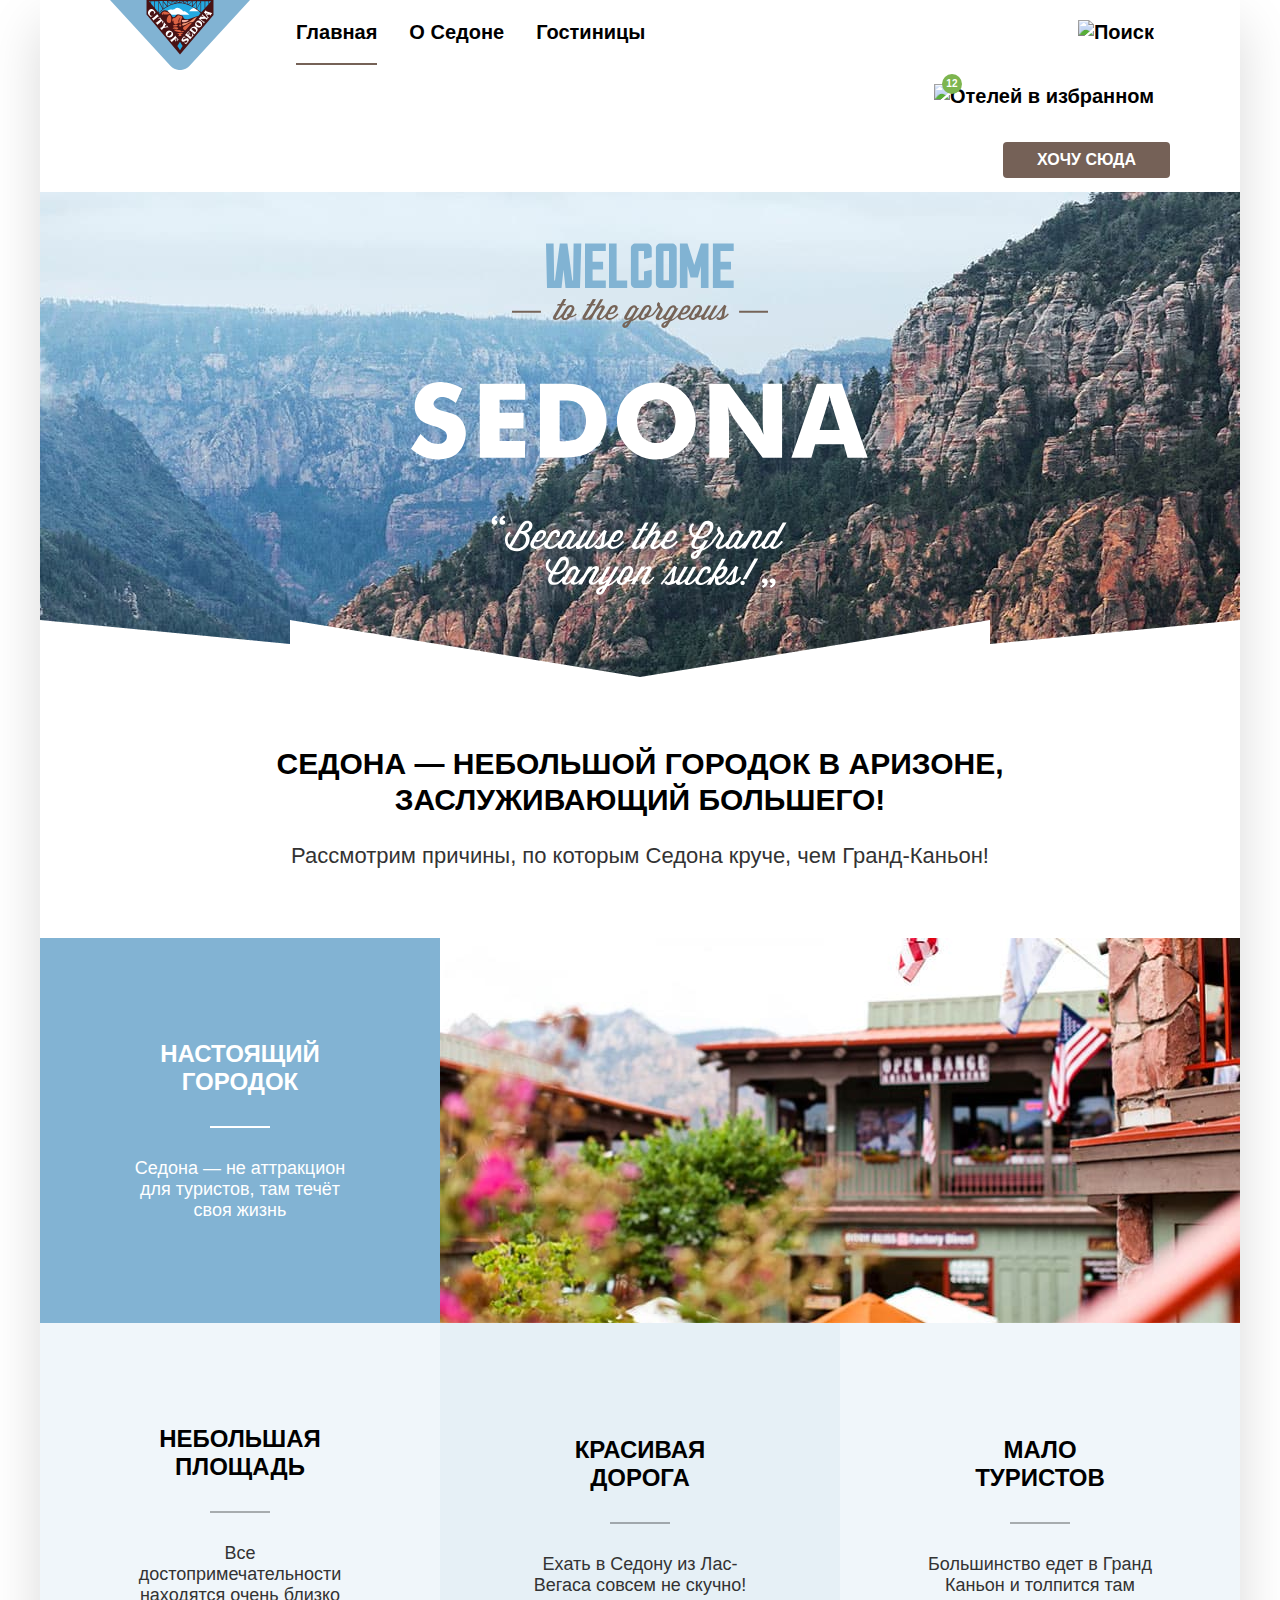
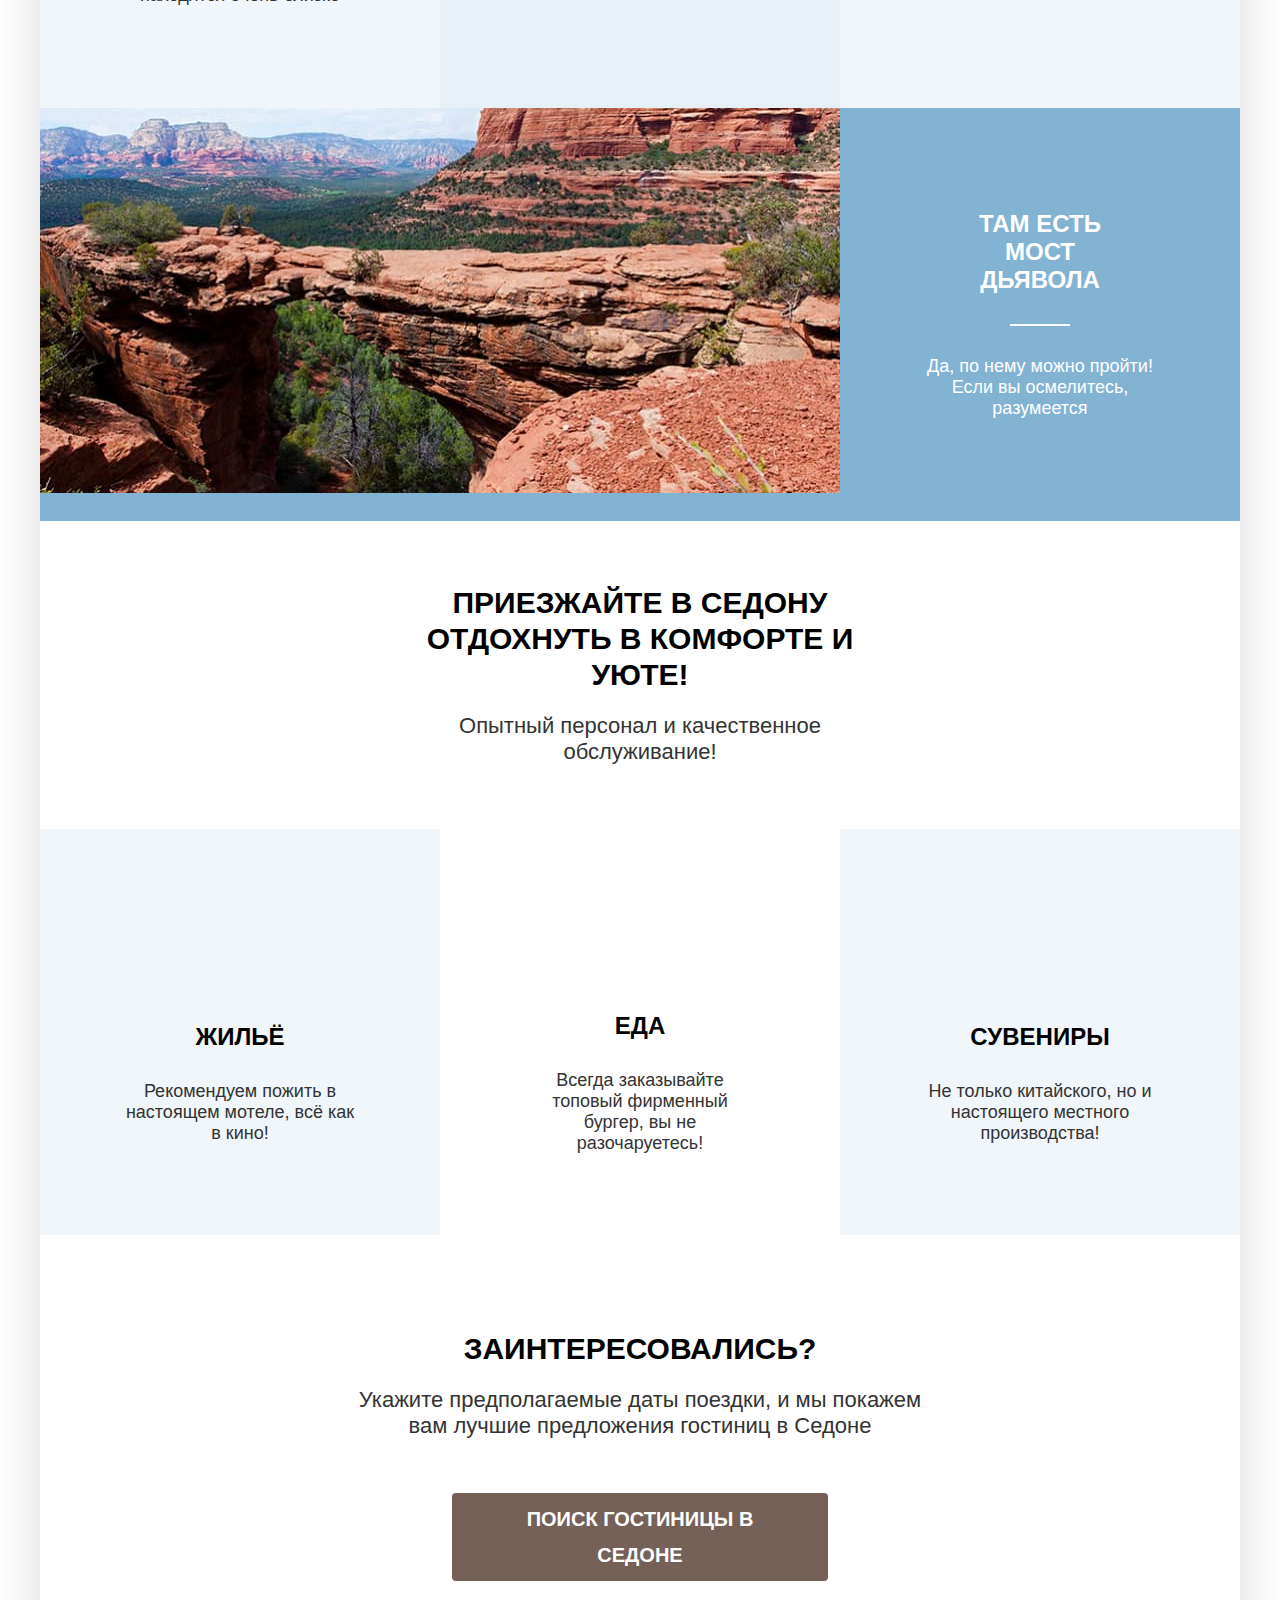
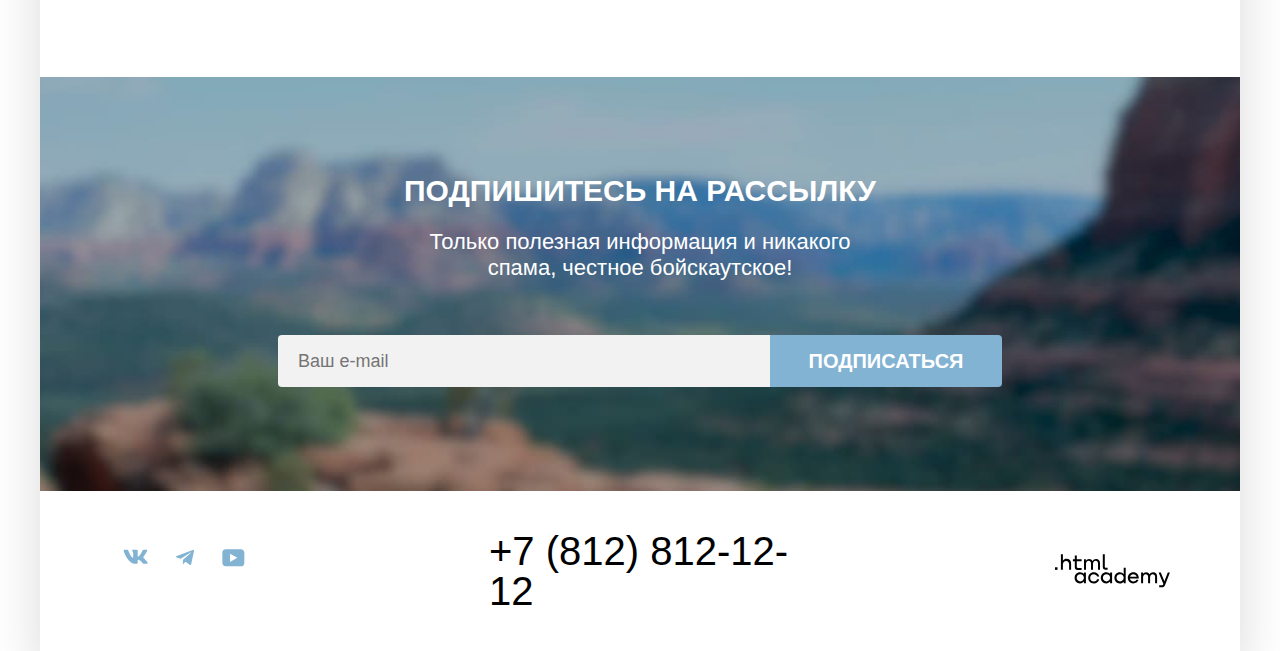
==== index.html @ 3410e951 "8.28. Декоративные элементы всех страниц" ====
<!DOCTYPE html>
<html lang="ru">
  <head>
    <meta charset="utf-8">
    <title>HTML Academy: Седона</title>
    <link rel="icon" href="favicon.ico" sizes="32x32">
    <link rel="stylesheet" href="styles/styles.css">
  </head>
  <body>
    <div class="page-container">
      <header class="main-header" data-test="header">
        <nav class="navigation">
          <a href="index.html" aria-current="page">
            <img class="header-logo" src="images/logo.svg" width="140" height="70" alt="Логотип Седона" >
          </a>
          <ul class="navigation-list base-list">
            <li class="navigation-item">
              <a class="navigation-link navigation-link-current" href="index.html" aria-current="page">Главная</a>
            </li>
            <li class="navigation-item">
              <a class="navigation-link" href="index.html">О Седоне</a>
            </li>
            <li class="navigation-item">
              <a class="navigation-link" href="catalog.html">Гостиницы</a>
            </li>
          </ul>
          <ul class= "navigation-list navigation-user base-list">
            <li class="navigation-item">
              <a class="navigation-link" href="catalog.html">
                <span class="visually-hidden">Поиск</span>
                <img src="images/icon/search.svg" width="20" height="20" alt="Поиск">
              </a>
            </li>
            <li class="navigation-item">
              <a class="navigation-link favorites-link" href="catalog.html">
                <span class="visually-hidden">Отелей в избранном:</span>
                <img src="images/icon/favorites.svg" width="18" height="17" alt="Отелей в избранном">
                <span class="number-favorites">12</span>
              </a>
            </li>
            <li class="navigation-item-button">
              <a class="button navigation-button" href="catalog.html">Хочу сюда</a>
            </li>
          </ul>
        </nav>
      </header>
      <main class="main-content" data-test="main">
        <div class="hero" data-test="hero">
          <h1 class="visually-hidden">
            "Sedona" - поиск и бронирование отелей в Седоне.
          </h1>
          <img class="business-card" src="images/welcome.svg" width="458" height="352" alt="Welcome to the gorgeous Sedona, because the Grand Canyon sucks!">
        </div>
        <section class="advantages" data-test="advantages">
          <div class="advantages-header-container">
            <h2 class="advantages-title heading-2">
              Седона — небольшой городок в Аризоне, заслуживающий большего!
            </h2>
            <p class="advantages-text text-subtitle">Рассмотрим причины, по которым Седона круче, чем Гранд-Каньон!</p>
          </div>
          <ul class="advantages-list base-list">
            <li class="advantages-list-img">
              <div class="list-img-item">
                <h3 class="list-img-title heading-3">Настоящий городок</h3>
                <p class="list-img-text text-block">Седона — не аттракцион для туристов, там течёт своя жизнь</p>
              </div>
              <img class="photo-hotel" src="images/photo-1.jpg" width="800" height="385" alt="Мост дьявола">
            </li>
            <li class="advantages-list-item background-basic-1">
              <h3 class="advantages-list-title heading-3">Небольшая площадь</h3>
              <p class="advantages-list-text text-block">Все достопримечательности находятся очень близко</p>
            </li>
            <li class="advantages-list-item background-basic-2">
              <h3 class="advantages-list-title heading-3">Красивая дорога</h3>
              <p class="advantages-list-text text-block">Ехать в Седону из Лас-Вегаса совсем не скучно!</p>
            </li>
            <li class="advantages-list-item background-basic-1">
              <h3 class="advantages-list-title heading-3">Мало туристов</h3>
              <p class="advantages-list-text text-block">Большинство едет в Гранд Каньон и толпится там</p>
            </li>
            <li class="advantages-list-img">
              <div class="list-img-item">
                <h3 class="list-img-title heading-3">Там есть мост дьявола</h3>
                <p class="list-img-text text-block">Да, по нему можно пройти! Если вы осмелитесь, разумеется</p>
              </div>
              <img class="photo-hotel" src="images/photo-2.jpg" width="800" height="385" alt="Мост дьявола">
            </li>
          </ul>
        </section>
        <section class="service">
          <div class="service-header-container">
            <h2 class="service-title heading-2">Приезжайте в Седону отдохнуть в комфорте и уюте!</h2>
            <p class="service-text text-subtitle">Опытный персонал и качественное обслуживание!</p>
          </div>
          <ul class="service-list base-list">
            <li class="service-item service-item-housing">
              <h3 class="service-item-title heading-3">Жильё</h3>
              <p class="service-item-text text-block">Рекомендуем пожить в настоящем мотеле, всё как в кино!</p>
            </li>
            <li class="service-item service-item-food">
              <h3 class="service-item-title heading-3">Еда</h3>
              <p class="service-item-text text-block">Всегда заказывайте топовый фирменный бургер, вы не разочаруетесь!</p>
            </li>
            <li class="service-item service-item-souvenirs">
              <h3 class="service-item-title heading-3">Сувениры</h3>
              <p class="service-item-text text-block">Не только китайского, но и настоящего местного производства!</p>
            </li>
          </ul>
        </section>
        <section class="search" data-test="search">
          <h2 class="search-title heading-2">Заинтересовались?</h2>
          <p class= "search-text text-subtitle">Укажите предполагаемые даты поездки, и мы покажем вам лучшие предложения гостиниц в Седоне</p>
          <button class="search-button button-search-subscription" type="button">Поиск гостиницы в Седоне</button>
        </section>
        <section class="subscription-index subscription" data-test="subscribe">
          <h2 class="subscription-title heading-2">Подпишитесь на рассылку</h2>
          <p class="subscription-text text-subtitle">Только полезная информация и никакого спама, честное бойскаутское!</p>
          <form class="subscription-form" action="https://echo.htmlacademy.ru/" method="post">
            <label class="input-fields">
              <input class="input" type="email" name="required" placeholder="Ваш e-mail">
            </label>
            <button class="button-subscription button-search-subscription" type="submit">
              Подписаться
            </button>
          </form>
        </section>
      </main>
      <footer class="main-footer" data-test="footer">
        <ul class="footer-social-list base-list">
          <li class="footer-social-item">
            <a class="footer-social-link" href=" https://vk.com/htmlacademy">
              <span class="visually-hidden">ВКонтакте</span>
              <svg aria-hidden="true" focusable="false" width="25" height="15" viewBox="0 0 25 15" xmlns="http://www.w3.org/2000/svg">
                <path fill-rule="evenodd" clip-rule="evenodd" d="M24.1164 1.80445C24.2824 1.25845 24.1164 0.856445 23.3214 0.856445H20.6964C20.0284 0.856445 19.7204 1.20345 19.5534 1.58645C19.5534 1.58645 18.2184 4.78245 16.3274 6.85845C15.7154 7.46045 15.4374 7.65145 15.1034 7.65145C14.9364 7.65145 14.6854 7.46045 14.6854 6.91345V1.80445C14.6854 1.14845 14.5014 0.856445 13.9454 0.856445H9.81738C9.40038 0.856445 9.14938 1.16045 9.14938 1.44945C9.14938 2.07045 10.0954 2.21445 10.1924 3.96245V7.76045C10.1924 8.59345 10.0394 8.74444 9.70538 8.74444C8.81538 8.74444 6.65038 5.53345 5.36538 1.85945C5.11638 1.14445 4.86438 0.856445 4.19338 0.856445H1.56638C0.816382 0.856445 0.666382 1.20345 0.666382 1.58645C0.666382 2.26845 1.55638 5.65645 4.81138 10.1374C6.98138 13.1974 10.0364 14.8564 12.8194 14.8564C14.4884 14.8564 14.6944 14.4884 14.6944 13.8534V11.5404C14.6944 10.8034 14.8524 10.6564 15.3814 10.6564C15.7714 10.6564 16.4384 10.8484 17.9964 12.3234C19.7764 14.0724 20.0694 14.8564 21.0714 14.8564H23.6964C24.4464 14.8564 24.8224 14.4884 24.6064 13.7604C24.3684 13.0364 23.5184 11.9854 22.3914 10.7384C21.7794 10.0284 20.8614 9.26345 20.5824 8.88045C20.1934 8.38945 20.3044 8.17044 20.5824 7.73345C20.5824 7.73345 23.7824 3.30745 24.1154 1.80445H24.1164Z"/>
              </svg>
            </a>
          </li>
          <li class="footer-social-item">
            <a class="footer-social-link footer-social-telegram" href="https://t.me/htmlacademy">
              <span class="visually-hidden">Телеграм</span>
              <svg aria-hidden="true" focusable="false" width="18" height="16" viewBox="0 0 18 16" xmlns="http://www.w3.org/2000/svg">
                <path d="M16.785 0.955705L0.840489 7.1042C-0.247661 7.54126 -0.241365 8.14828 0.640845 8.41897L4.73445 9.69597L14.2058 3.72014C14.6537 3.44766 15.0629 3.59424 14.7265 3.89281L7.05283 10.8183H7.05103L7.05283 10.8192L6.77045 15.0387C7.18413 15.0387 7.36669 14.8489 7.59871 14.625L9.58705 12.6915L13.7229 15.7464C14.4855 16.1664 15.0332 15.9506 15.2229 15.0405L17.9379 2.2453C18.2158 1.13107 17.5126 0.626562 16.785 0.955705Z"/>
              </svg>
            </a>
          </li>
          <li class="footer-social-item">
            <a class="footer-social-link footer-social-youtube" href="https://www.youtube.com/user/htmlacademyru">
              <span class="visually-hidden">Ютуб</span>
              <svg aria-hidden="true" focusable="false" width="23" height="18" viewBox="0 0 23 18" xmlns="http://www.w3.org/2000/svg">
                <path d="M18.9402 0.356445H3.50738C1.64668 0.356445 0.333252 1.9502 0.333252 3.75645V13.8502C0.333252 15.7627 1.64668 17.3564 3.50738 17.3564H19.1591C20.8009 17.3564 22.3333 15.7627 22.3333 13.9564V3.75645C22.1143 1.9502 20.8009 0.356445 18.9402 0.356445ZM7.99494 12.8939V4.81894L15.3283 8.85645L7.99494 12.8939Z"/>
              </svg>
            </a>
          </li>
        </ul>
        <a class="footer-phone" href="tel:+78128121212">+7 (812) 812-12-12</a>
        <a class="footer-author" href="https://htmlacademy.ru/">
          <svg aria-hidden="true" focusable="false" width="115" height="34" viewBox="0 0 115 34" xmlns="http://www.w3.org/2000/svg">
            <path d="M0 13.2564V15.8564H2.5V13.2564H0Z"/>
            <path d="M11.6 4.85645C10 4.85645 8.8 5.55645 8 6.55645H7.9V0.356445H5.9V15.8564H7.9V10.5564C7.9 8.45645 9.2 6.95645 11.2 6.95645C13 6.95645 14.1 8.35645 14.1 10.1564V15.8564H16.1V9.75644C16.2 6.75644 14.3 4.85645 11.6 4.85645Z"/>
            <path d="M26.6 5.15645H21.8V1.45645H19.8V5.25645H17.9V7.25645H19.8V13.2564C19.8 14.9564 20.8 15.9564 22.5 15.9564H26.6V13.9564H22.9C22.2 13.9564 21.8 13.5564 21.8 12.8564V7.15645H26.6V5.15645Z"/>
            <path d="M41.1 4.95645C39.5 4.95645 38.2 5.75644 37.6 7.05645H37.5C36.9 5.85645 35.7 4.95645 34.1 4.95645C32.7 4.95645 31.6 5.75645 31 6.75645H30.9V5.15645H29V15.7564H31V10.3564C31 8.35645 32 6.85645 33.6 6.85645C35.1 6.85645 36 7.85645 36 9.45645V15.7564H38V10.1564C38 7.75645 39.4 6.85645 40.6 6.85645C42.1 6.85645 43 7.85645 43 9.45645V15.7564H45V9.25644C45.1 6.75644 43.6 4.95645 41.1 4.95645Z"/>
            <path d="M47.8 13.0564C47.8 14.7564 48.8 15.7564 50.6 15.7564H52.6V13.7564H50.9C50.2 13.7564 49.8 13.3564 49.8 12.6564V0.356445H47.8V13.0564Z"/>
            <path d="M28.9 20.0564C28 18.9564 26.7 18.2564 25 18.2564C21.9 18.2564 19.6 20.5564 19.6 23.8564C19.6 27.1564 21.9 29.4564 25 29.4564C26.8 29.4564 28 28.6564 28.8 27.5564H28.9V29.1564H30.9V18.5564H28.9V20.0564ZM25.3 27.4564C23.1 27.4564 21.7 25.8564 21.7 23.8564C21.7 21.8564 23.1 20.2564 25.3 20.2564C27.5 20.2564 28.9 21.8564 28.9 23.8564C28.9 25.7564 27.5 27.4564 25.3 27.4564Z"/>
            <path d="M44.2 22.3564C43.7 19.9564 41.6 18.2564 38.8 18.2564C35.4 18.2564 33.2 20.7564 33.2 23.8564C33.2 26.9564 35.4 29.4564 38.8 29.4564C41.6 29.4564 43.7 27.6564 44.2 25.2564H42.1C41.7 26.5564 40.4 27.5564 38.8 27.5564C36.6 27.5564 35.2 25.9564 35.2 23.9564C35.2 21.9564 36.6 20.3564 38.8 20.3564C40.4 20.3564 41.6 21.3564 42.1 22.5564H44.2V22.3564Z"/>
            <path d="M55.1 20.0564C54.2 18.9564 52.9 18.2564 51.2 18.2564C48.1 18.2564 45.8 20.5564 45.8 23.8564C45.8 27.1564 48.1 29.4564 51.2 29.4564C53 29.4564 54.2 28.6564 55 27.5564H55.1V29.1564H57.1V18.5564H55.1V20.0564ZM51.5 27.4564C49.3 27.4564 47.9 25.8564 47.9 23.8564C47.9 21.8564 49.3 20.2564 51.5 20.2564C53.7 20.2564 55.1 21.8564 55.1 23.8564C55.1 25.7564 53.6 27.4564 51.5 27.4564Z"/>
            <path d="M68.7 20.1564C67.8 19.0564 66.5 18.2564 64.8 18.2564C61.7 18.2564 59.4 20.5564 59.4 23.8564C59.4 27.1564 61.6 29.4564 64.8 29.4564C66.5 29.4564 67.8 28.6564 68.6 27.6564H68.7V29.1564H70.7V13.7564H68.7V20.1564ZM65.1 27.4564C62.9 27.4564 61.5 25.8564 61.5 23.8564C61.5 21.8564 62.9 20.2564 65.1 20.2564C67.3 20.2564 68.7 21.8564 68.7 23.8564C68.6 25.8564 67.2 27.4564 65.1 27.4564Z"/>
            <path d="M78.3 18.2564C75 18.2564 72.8 20.7564 72.8 23.8564C72.8 26.8564 74.9 29.4564 78.3 29.4564C80.8 29.4564 82.8 28.1564 83.5 25.8564H81.4C80.9 26.8564 79.8 27.4564 78.4 27.4564C76.5 27.4564 75.1 26.1564 75 24.5564H83.8C84 20.9564 81.8 18.2564 78.3 18.2564ZM78.3 20.1564C80 20.1564 81.3 21.1564 81.6 22.7564H75.1C75.4 21.2564 76.6 20.1564 78.3 20.1564Z"/>
            <path d="M98.2 18.2564C96.6 18.2564 95.3 19.0564 94.6 20.2564H94.5C93.9 19.0564 92.7 18.2564 91.1 18.2564C89.7 18.2564 88.6 18.9564 88 20.0564V18.5564H86.1V29.1564H88.1V23.7564C88.1 21.7564 89.1 20.3564 90.7 20.2564C92.2 20.2564 93.1 21.2564 93.1 22.8564V29.1564H95.1V23.5564C95.1 21.1564 96.5 20.2564 97.7 20.2564C99.2 20.2564 100.1 21.2564 100.1 22.8564V29.1564H102.1V22.6564C102.2 20.0564 100.7 18.2564 98.2 18.2564Z"/>
            <path d="M109.4 27.3564L105.8 18.4564H103.6L108.4 30.0564C108.1 30.9564 107.7 31.2564 106.7 31.2564H104.2V33.2564H106.7C108.5 33.2564 109.5 32.4564 110.2 30.6564L114.9 18.4564H112.8L109.4 27.3564Z"/>
          </svg>
        </a>
      </footer>
    </div>
  </body>
</html>
---- styles/styles.css ----
@font-face {
    font-family: 'PT Sans';
    font-style: normal;
    font-weight: 400;
    src: url('../fonts/ptsans-400.woff2') format('woff2');
    font-display: swap;
  }

  @font-face {
    font-family: 'PT Sans';
    font-style: normal;
    font-weight: 700;
    src: url('../fonts/ptsans-700.woff2') format('woff2');
    font-display: swap;
  }

  :root {
    --color-text-basic-1: #000000;
    --color-text-basic-2: #333333;
    --color-text-basic-3: #ffffff;
    --color-text-basic-4: rgba(255, 255, 255, 0.3);

    --background-basic-1: rgba(131, 179, 211, 0.12);
    --background-basic-2: rgba(131, 179, 211, 0.2);
    --background-basic-3: #82B3D3;
    --background-basic-4: #ffffff;
    --background-basic-5: #f2f2f2;

    --color-botton-basic: #756157;
    --color-botton-second: #82B3D3;
    --color-botton-select: #7DB54F;

    --font-weight-bold: 700;
  }

  html {
    height: 100%;
  }

  .visually-hidden {
    position: absolute;
    width: 1px;
    height: 1px;
    margin: -1px;
    padding: 0;
    border: 0;
    clip: rect(0 0 0 0);
    overflow: hidden;
  }


  body {
    width: 1280px;
    margin: 0 auto;
    height: 100%;
    font-family: 'PT Sans', sans-serif;
    font-style: normal;
    font-weight: 400;
    font-size: 16px;
    line-height: 20px;
    background-color: var(--background-basic-4);
    color: var(--color-text-basic-2);
  }

  .base-list {
    margin: 0;
    padding: 0;
    list-style: none;
  }

  .page-container {
    display: flex;
    flex-direction: column;
    width: 1200px;
    margin: 0 40px;
    min-height: 100%;
    box-shadow: 0 25px 50px 0px rgba(0, 0, 0, 0.15);
  }

  /* заголовки */

  .heading-1{
    font-weight: var(--font-weight-bold);
    font-size: 60px;
    line-height: 78px;
  }

  .heading-2 {
    font-weight: var(--font-weight-bold);
    font-size: 30px;
    line-height: 36px;
    text-transform: uppercase;
    color: var(--color-text-basic-1);
  }

  .heading-3 {
    font-weight: var(--font-weight-bold);
    font-size: 24px;
    line-height: 28px;
    margin: 0;
  }

  /* тексты */

  .text-subtitle {
    font-size: 22px;
    line-height: 26px;
    margin: 0;
  }

  .text-block {
    font-family: inherit;
    font-size: 18px;
    line-height: 21px;
    margin: 0;
  }

  /*кнопки*/

  .button {
    display: flex;
    align-items: center;
    justify-content: center;
    font-family: inherit;
    padding: 8px;
    font-size: 16px;
    line-height: 20px;
    text-transform: uppercase;
    text-decoration: none;
    font-weight: var(--font-weight-bold);
    color: var(--color-text-basic-3);
    background-color: var(--color-botton-basic);
    border-radius: 4px;
    border: none;
    cursor: pointer;
    word-break: break-word;
  }

  .button-search-subscription {
    display: flex;
    align-items: center;
    justify-content: center;
    font-family: inherit;
    font-weight: var(--font-weight-bold);
    font-size: 20px;
    line-height: 36px;
    text-transform: uppercase;
    color: var(--color-text-basic-3);
    border-radius: 4px;
    padding: 8px 50px;
    border: none;
    cursor: pointer;
  }

  .button-select {
    background-color: var(--color-botton-second);
  }

  .button-rating {
    font-weight: 400;
    color: var(--color-text-basic-2);
    background-color: var(--background-basic-5);
  }

  /* шапка */

  .main-header {
    padding: 0 70px;
  }

  .header-logo {
    position: absolute;
    display: block;
    width: 140px;
    height: 70px;
  }

  .navigation {
    position: relative;
    display: flex;
  }

  .navigation-list {
    display: flex;
    flex-wrap: wrap;
    margin-left: 170px;
    margin-right: auto;
  }

  .navigation-user{
    max-width: 310px;
    justify-content: flex-end;
    margin-right: 0;
  }

  .navigation-link {
    position: relative;
    display: block;
    padding: 20px 0px;
    font-weight: var(--font-weight-bold);
    font-size: 20px;
    line-height: 24px;
    color: var(--color-text-basic-1);
    text-decoration: none;
  }

  .navigation-item {
    padding: 0 16px;
  }

  .navigation-user {
    min-width: 20px;
    min-height: 20px;
  }

  .favorites-link {
    position: relative;
  }


  .number-favorites {
    position: absolute;
    display: block;
    font-size: 10px;
    line-height: 20px;
    width: 20px;
    height: 20px;
    text-align: center;
    border-radius: 50%;
    color: var(--background-basic-4);
    background-color: var(--color-botton-select);
    left: 8px;
    top: 10px;
  }

  .navigation-button {
    margin: 14px 0 14px 20px;
    padding: 8px 34px;
  }

  .main-content {
    flex-grow: 1;
  }

   .navigation-link.navigation-link-current::after {
    content: '';
    position: absolute;
    left: 0;
    bottom: -1px;
    width: 100%;
    border-bottom: 2px solid #756257;
  }

    /* приветствие */

  .hero {
    background-image: url('../images/divider.png'),
    url('../images/index-background.jpg');
    background-position: bottom, top;
    background-size: 100% auto;
    background-repeat: no-repeat;
    background-color: var(--color-botton-select);
    height: 485px;
  }

  .business-card {
    display: block;
    width: 458px;
    margin: 0 auto;
    padding-top: 51px;
  }

      /*преимущества*/
  .advantages {
    text-align: center;
  }

  .advantages-header-container {
    width: 885px;
    margin: 69px auto;
  }

  .advantages-title {
    margin: 0 auto 25px;
  }

  .advantages-list {
    display: flex;
    flex-wrap: wrap;
  }

  .advantages-list-img {
    background-color: var(--background-basic-3);
    color:  var(--color-text-basic-3);
    display: flex;
    justify-content: space-between;
  }

  .advantages-list li:last-child {
    flex-direction: row-reverse;
  }

  .list-img-item,
  .advantages-list-item {
    box-sizing: border-box;
    display: flex;
    flex-direction: column;
    justify-content: center;
    width: 400px;
    padding: 102px 85px;
    }

  .list-img-title {
    text-transform: uppercase;
    width: 172px;
    margin: 0 auto;
  }

  .advantages-list-title {
    text-transform: uppercase;
    color: var(--color-text-basic-1);
    width: 175px;
    margin: 0 auto;
  }

  .background-basic-1 {
    background-color: var(--background-basic-1);
  }

  .background-basic-2 {
    background-color: var(--background-basic-2);
  }

  .list-img-item .list-img-title::after {
    content: '';
    display: block;
    width: 60px;
    height: 2px;
    margin: 30px auto;
    background-color: var(--background-basic-4);
  }

  .advantages-list-item .advantages-list-title::after {
    content: '';
    display: block;
    width: 60px;
    height: 2px;
    margin: 30px auto;
    background-color: rgba(0, 0, 0, 0.3);
  }

    /*сервис*/

  .service {
    text-align: center;
  }

  .service-header-container {
    width: 515px;
    margin: 64px auto;
  }

  .service-title {
    margin: 0 auto 20px;
  }

  .service-list {
    display: flex;
    flex-wrap: wrap;
    background-color: var(--background-basic-1);
  }

  .service-item {
    position: relative;
    box-sizing: border-box;
    display: flex;
    flex-direction: column;
    justify-content: center;
    width: 400px;
    padding: 183px 85px 81px;
  }

  .service-item-title {
    text-transform: uppercase;
    color: var(--color-text-basic-1);
    margin: 0 auto 30px;
  }

  .service-list li:nth-of-type(2) {
    background-color: var(--background-basic-4);
  }

  .service-item-housing::before {
    content: "";
    width: 75px;
    height: 72px;
    position: absolute;
    background-image: url("../images/icon/housing.svg");
    top: 81px;
    left: 50%;
    transform: translateX(-50%)
  }

  .service-item-food::before {
    content: "";
    width: 74px;
    height: 70px;
    position: absolute;
    background-image: url("../images/icon/food.svg");
    top: 81px;
    left: 50%;
    transform: translateX(-50%)
  }

  .service-item-souvenirs::before {
    content: "";
    width: 64px;
    height: 76px;
    position: absolute;
    background-image: url("../images/icon/souvenirs.svg");
    top: 81px;
    left: 50%;
    transform: translateX(-50%)
  }

  .search {
    text-align: center;
    width: 600px;
    margin: 96px auto;
  }

  .search-title {
    margin: 0 auto 20px;
  }

  .search-button {
    background-color: var(--color-botton-basic);
    width: 376px;
    margin: 54px auto 0;
  }

     /* блок подписка */

  .subscription-index {
    background-color: var(--background-basic-3);
    background-image: url('../images/subscription.jpg');
    background-size: cover;
    background-repeat: no-repeat;
    background-position: center;
    color: var(--color-text-basic-3);
  }

  .subscription {
    text-align: center;
    padding-top: 96px;
    padding-bottom: 104px;
  }

  .subscription-title  {
    margin: 0 auto 20px;
  }

  .subscription-text {
    width: 475px;
    margin: 0 auto;
  }

  .subscription-index .subscription-title {
    color: var(--color-text-basic-3);
  }

  .subscription-index .text-basic {
    color: var(--color-text-basic-3);
  }

  .subscription-form {
    display: flex;
    justify-content: center;
    flex-wrap: wrap;
    margin-top: 54px;
   }

  .input {
    width: 452px;
    min-height: 52px;
    padding: 0 20px;
    font: inherit;
    font-size: 18px;
    line-height: 24px;
    border-radius: 4px 0 0 4px;
    background-color: var(--background-basic-5);
    border: none;
  }

  .button-subscription {
    width: 232px;
    background-color: var(--color-botton-second);
    min-height: 52px;
    border-radius: 0 4px 4px 0;
  }

  /* каталог  - фильтр */

  .filter {
    padding: 35px 70px 70px;
    background-color: var(--background-basic-3);
    color: var(--color-text-basic-3);
    background-image: url('../images/filter-background.jpg');
    background-repeat: no-repeat;
    background-size: cover;
    background-position: center;
  }

  .filter-title {
    margin: 0 0 8px;
  }

  .breadcrumbs-list{
    display: flex;
    margin-bottom: 40px;
  }

  .breadcrumbs-list-item:not(:last-child)::after {
    content: '';
    display: inline-block;
    margin: 0 10px;
    width: 7px;
    height: 10px;
    background-image: url(../images/arrow.svg);
    background-repeat: no-repeat;
    background-size: contain;
  }

  .breadcrumbs-list-link {
    display: inline-block;
    line-height: 21px;
    text-decoration: none;
    cursor: pointer;
  }

  .catalog-filter {
    display: flex;

  }

  .catalog-filter-group {
    display: flex;
    padding: 0;
    margin: 0;
    border: none;
    margin-right: 70px;
  }

  .catalog-filter-group-price {
    margin-left: auto;
  }

  .catalog-filter-title {
    font-weight: var(--font-weight-bold);
    font-size: 20px;
    line-height: 24px;
    max-width: 153px;
    margin-bottom: 32px;
  }

  .catalog-filter-list {
    display: flex;
    flex-direction: column;
    gap: 16px;
  }


  .catalog-filter-item{
    font-size: 18px;
    line-height: 23px;
  }

  /* консоль */
  .control {
    position: relative;
    display: block;
    padding-left: 36px;
    cursor: pointer;
  }

  /* маркер */
  .control-mark {
    position: absolute;
    top: 1px;
    left: 0;
    width: 20px;
    height: 20px;
    background-color:  var(--background-basic-4);
    border-radius: 4px;
  }

  .hotel:hover,
  .catalog-filter-item:hover  {
    opacity: 60%;
  }

  .hotel:active,
  .catalog-filter-item:active  {
    opacity: 30%;
  }



  .control-input[type="checkbox"]:checked + .control-mark::before,
  .control-input[type="checkbox"]:checked + .control-mark::after {
    content: "";
    position: absolute;
    display: block;
    top: 5px;
    left: 5px;
    width: 12px;
    height: 10px;
    background-image: url(../images/checkbox.svg);
    background-repeat: no-repeat;
    background-size: contain;
  }

  .control-input[type="radio"] + .control-mark {
    border-radius: 50%;
  }

  .control-input[type="radio"]:checked + .control-mark::before {
    position: absolute;
    top: 5px;
    left: 5px;
    width: 10px;
    height: 10px;
    background-color: #242424;
    border-radius: 50%;
    content: "";
  }

  .button-container {
    display: flex;
    flex-direction: column;
    justify-content: flex-end;
  }

  .range-scale {
    position: relative;
    width: 226px;
    height: 4px;
    margin-top: 42px;
    background-color: var(--background-basic-4);
  }

  .range-bar {
    position: absolute;
    height: 4px;
    background-color: var(--color-text-basic-4);
  }

  .range-toggle {
    position: absolute;
    width: 20px;
    height: 20px;
    background-color: var(--background-basic-4);
    border-radius: 5px;
    border: none;
    cursor: pointer;
  }

  .range-wrapper-inputs {
    display: flex;
    flex-wrap: wrap;
  }

  .control-price {
    position: relative;
  }

  .control-max-price,
  .control-min-price {
    box-sizing: border-box;
    width: 143px;
    font-family: inherit;
    font-weight: var(--font-weight-bold);
    font-size: 18px;
    line-height:24px;
    color: var(--color-text-basic-1);
    background-color: var(--background-basic-5);
    border: 1px solid var(--background-basic-5);
    padding: 12px 20px;
    cursor: pointer;
  }

  .control-min-price {
   border-radius: 4px 0 0 4px;
  }

  .control-min-price:hover {
    background-color: #e6e6e6;
  }

  .control-max-price {
    border-radius: 0 4px 4px 0;
    margin-left: 1px;
   }

  .control-price span {
    position: absolute;
    font-family: inherit;
    font-size: 18px;
    line-height:24px;
    left: 103px;
    top: 12px;
    color: var(--color-text-basic-2);

  }

  .toggle-min {
    top: -8px;
    right: 267px;
  }

  .toggle-max {
    top: -8px;
    right: 61px;
  }


  .button-apply {
    padding: 8px 50px;
  }

  .button-reset  {
    background-color: transparent;
    margin-top: 32px;
  }

  .button-reset:hover {
    opacity: 60%;
  }

  .button-reset:focus {
    outline: 3px solid rgba(131, 179, 211, 1);
  }

  .button-reset:active {
    opacity: 30%;
  }

  /* каталог-гостиницы*/

  .catalog-hotel {
    padding: 50px 70px 60px;
  }

  .sorting-container {
   display: flex;
   justify-content: flex-end;
   margin-bottom: 40px;
  }

  .found {
    display: flex;
    align-items: center;
    margin: 6px auto 6px 0;
    color: var(--color-text-basic-1);
  }

  .select-control {
    margin-right: 70px;
    min-width: 300px;
    padding: 14px 131px 14px 20px;
    border: 2px solid #E5E5E5;
    color: var(--color-text-basic-2);
    border-radius: 4px;
  }

  .select-control:hover,
  .select-control:focus {
    border: 2px solid rgba(104, 162, 202, 1)
  }

  .switcher-list{
    max-width: 260px;
    display: flex;
    flex-wrap: wrap;
    gap: 8px;
  }

  .switcher-list-item {
    display: flex;
    justify-content: center;
    align-items: center;
  }

  .button-card {
    display: flex;
    padding: 16px 17px;
    max-width: 48px;
    max-height: 48px;
    border-radius: 4px;
    border: 2px solid #E5E5E5;
   }

   .card-toggle {
    border: 2px solid #000000;
   }

   .button-card:hover {
    border: 2px solid #000000;
   }

   .button-card:focus {
    border: 2px solid #68A2CA;
   }

  .hotels-list {
    display: grid;
    grid-template-columns: repeat(3, 340px);
    gap: 20px;
    padding: 0 0 40px;
    margin: 0 0 40px;
    border-bottom: 1px solid #e6e6e6;
  }

  .hotels-card {
    display: grid;
    align-content: space-between;
    align-items: center;
    grid-template-columns: 1fr 20px 1fr;
    grid-template-rows: auto min-content;
    row-gap: 16px;
    padding: 20px;
    border: 1px solid #e6e6e6;
    border-radius: 4px;
  }

  .hotels-card-image {
    display: block;
    object-fit: contain;
  }

  .hotels-card-link {
    color: var(--color-text-basic-1);
    text-decoration: none;
    grid-column: 1/-1;
  }

  .button-details,
  .rating-tall,
  .hotels-card-price {
    grid-column: 1/2;
  }

  .button-select,
  .button-rating,
  .price {
    grid-column: 3/4;
  }

  .hotels-card-price {
    word-break: break-word;;
  }

  .price {
    margin-left: auto;
    word-break: break-word;;
  }

  .selected-button {
    background-color: var(--color-botton-select);
    grid-column: 3/4;
  }

  .button-details:hover,
  .button-details:focus {
    background-color: #615048;
  }

  .selected-button:active,
  .button-details:active,
  .button-select:active {
    color: var(--color-text-basic-4);
    ;
  }

  .button-select:hover,
  .button-select:focus {
    background-color: #68A2CA;
  }

  .selected-button:hover,
  .selected-button:focus {
    background-color: #6C9E42;
  }


   /* пагинация */

  .pagination-list {
    display: flex;
    flex-wrap: wrap;
    gap: 8px;
  }

  .pagination-link {
    display: flex;
    align-items: center;
    justify-content: center;
    box-sizing: border-box;
    min-width: 60px;
    min-height: 60px;
    border-radius: 4px;
    font-weight: var(--font-weight-bold);
    font-size: 20px;
    line-height: 36px;
    color: var(--color-text-basic-3);
    text-decoration: none;
    background-color: var(--color-botton-second);
  }

  .pagination-item span {
    display: flex;
    justify-content: center;
    align-items: center;
    height: 60px;
    width: 60px;
    color: var(--color-text-basic-1);
  }

  .pagination-current {
    background-color: var(--background-basic-5);
    color: var(--color-text-basic-1);
  }

  .pagination-link:hover,
  .pagination-link:focus {
    background-color: #68A2CA;
  }

  .pagination-link:active {
    color:var(--color-text-basic-4);
  }

  .pagination-current:hover,
  .pagination-current:focus {
    background-color: var(--background-basic-5);
    color: var(--color-text-basic-1);
  }

  /* подвал */

  .main-footer {
    display: flex;
    justify-content: space-between;
    padding: 40px 70px;
  }

  .footer-phone,
  .footer-author,
  .footer-social-link  {
    display: flex;
    align-items: center;
    justify-content: center;
  }

  .footer-social-list  {
    display: flex;
    flex-wrap: wrap;
    margin: 5px 0;
  }

  .footer-social-item {
    min-width: 48px;
    min-height: 40px;
  }

  .footer-social-link {
    fill: #83B3D3;
    padding: 13px;
  }

  .footer-social-link:hover,
  .footer-social-link:focus{
    fill: #68A2CA;
  }

  .footer-social-link:active {
    fill:rgba(104, 162, 202, 0.3);
  }

  .footer-phone {
    font-size: 40px;
    line-height: 40px;
    width: 335px;
    color:var(--color-text-basic-1);
    text-decoration: none;
  }

  .footer-phone:hover,
  .footer-phone:focus {
    color: #756157;
  }

  .footer-phone:active {
    color:rgba(117, 97, 87, 0.3);
  }

  .footer-author {
    width: 115px;
    margin: 8px 0;
    fill: var(--color-text-basic-1);
  }

  .footer-author:hover,
  .footer-author:focus {
    fill: #756157;
  }

.footer-author:active{
  fill:rgba(117, 97, 87, 0.3) ;
}
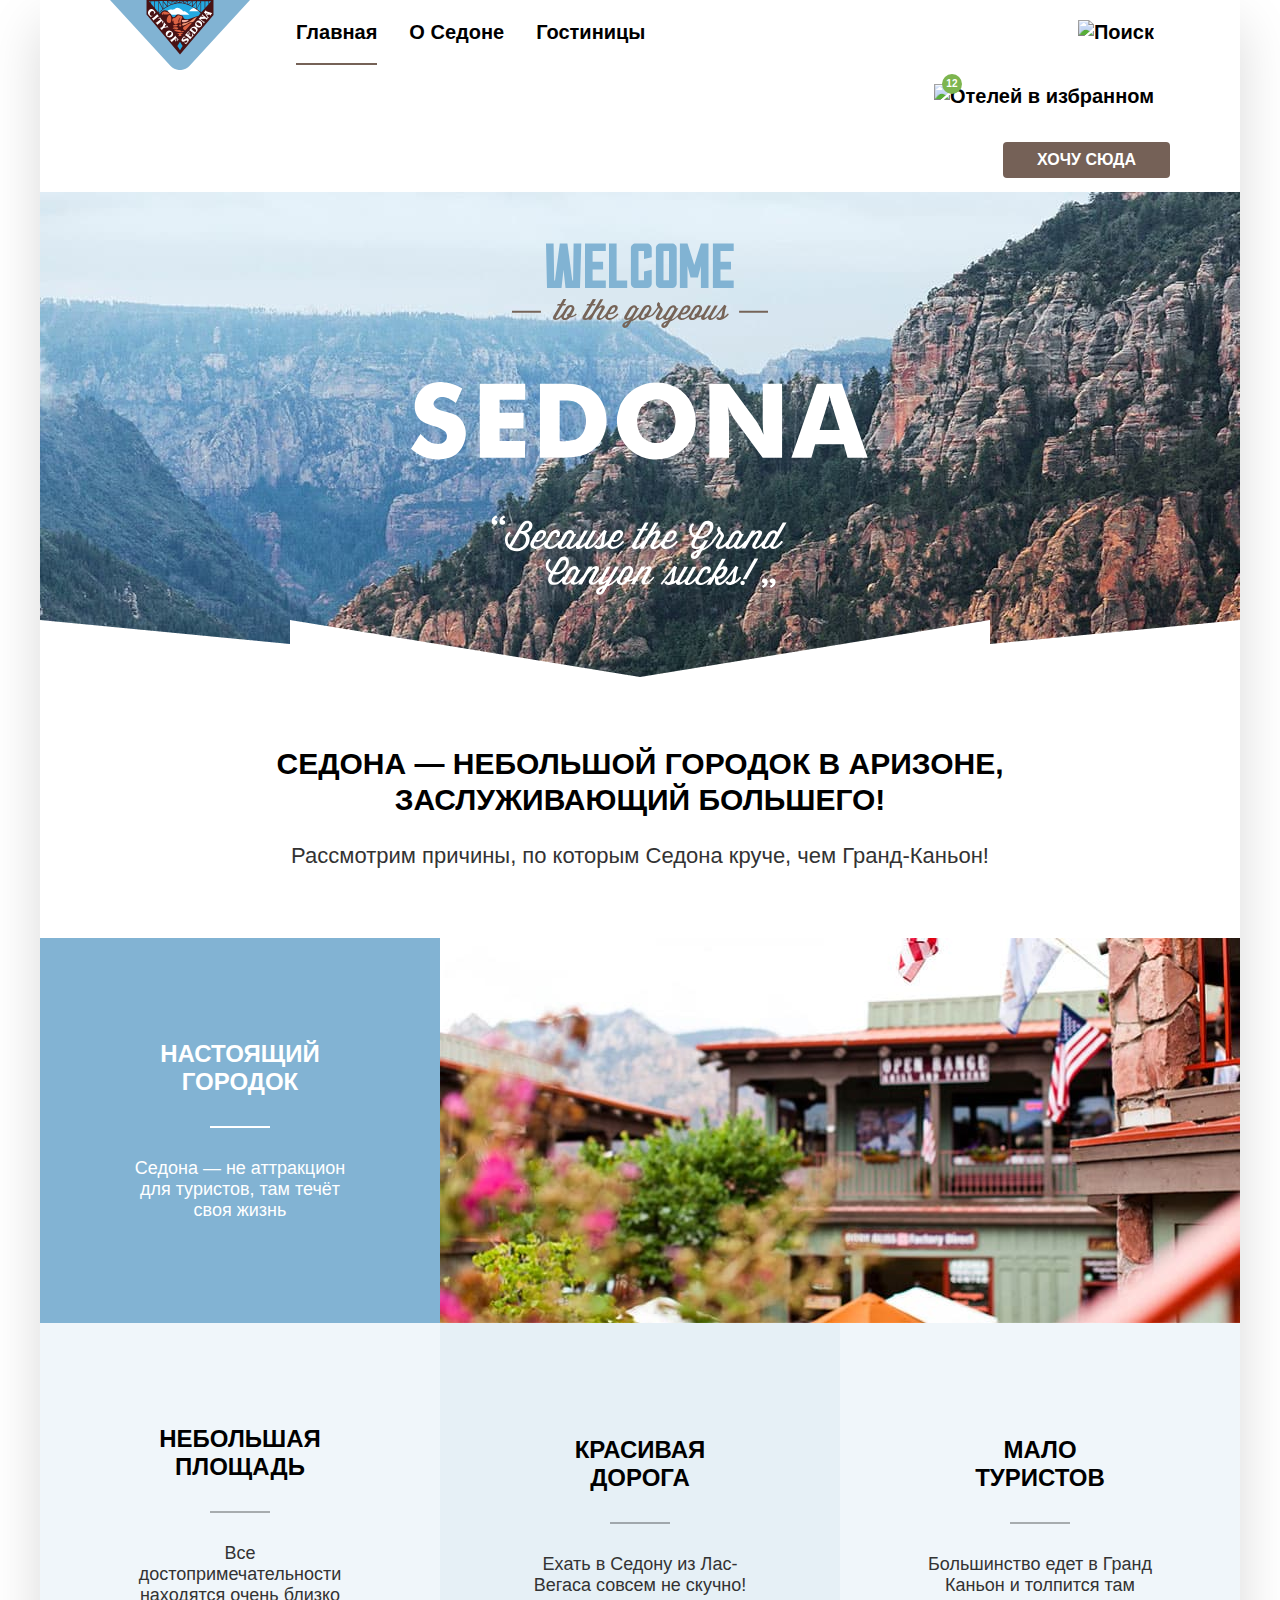
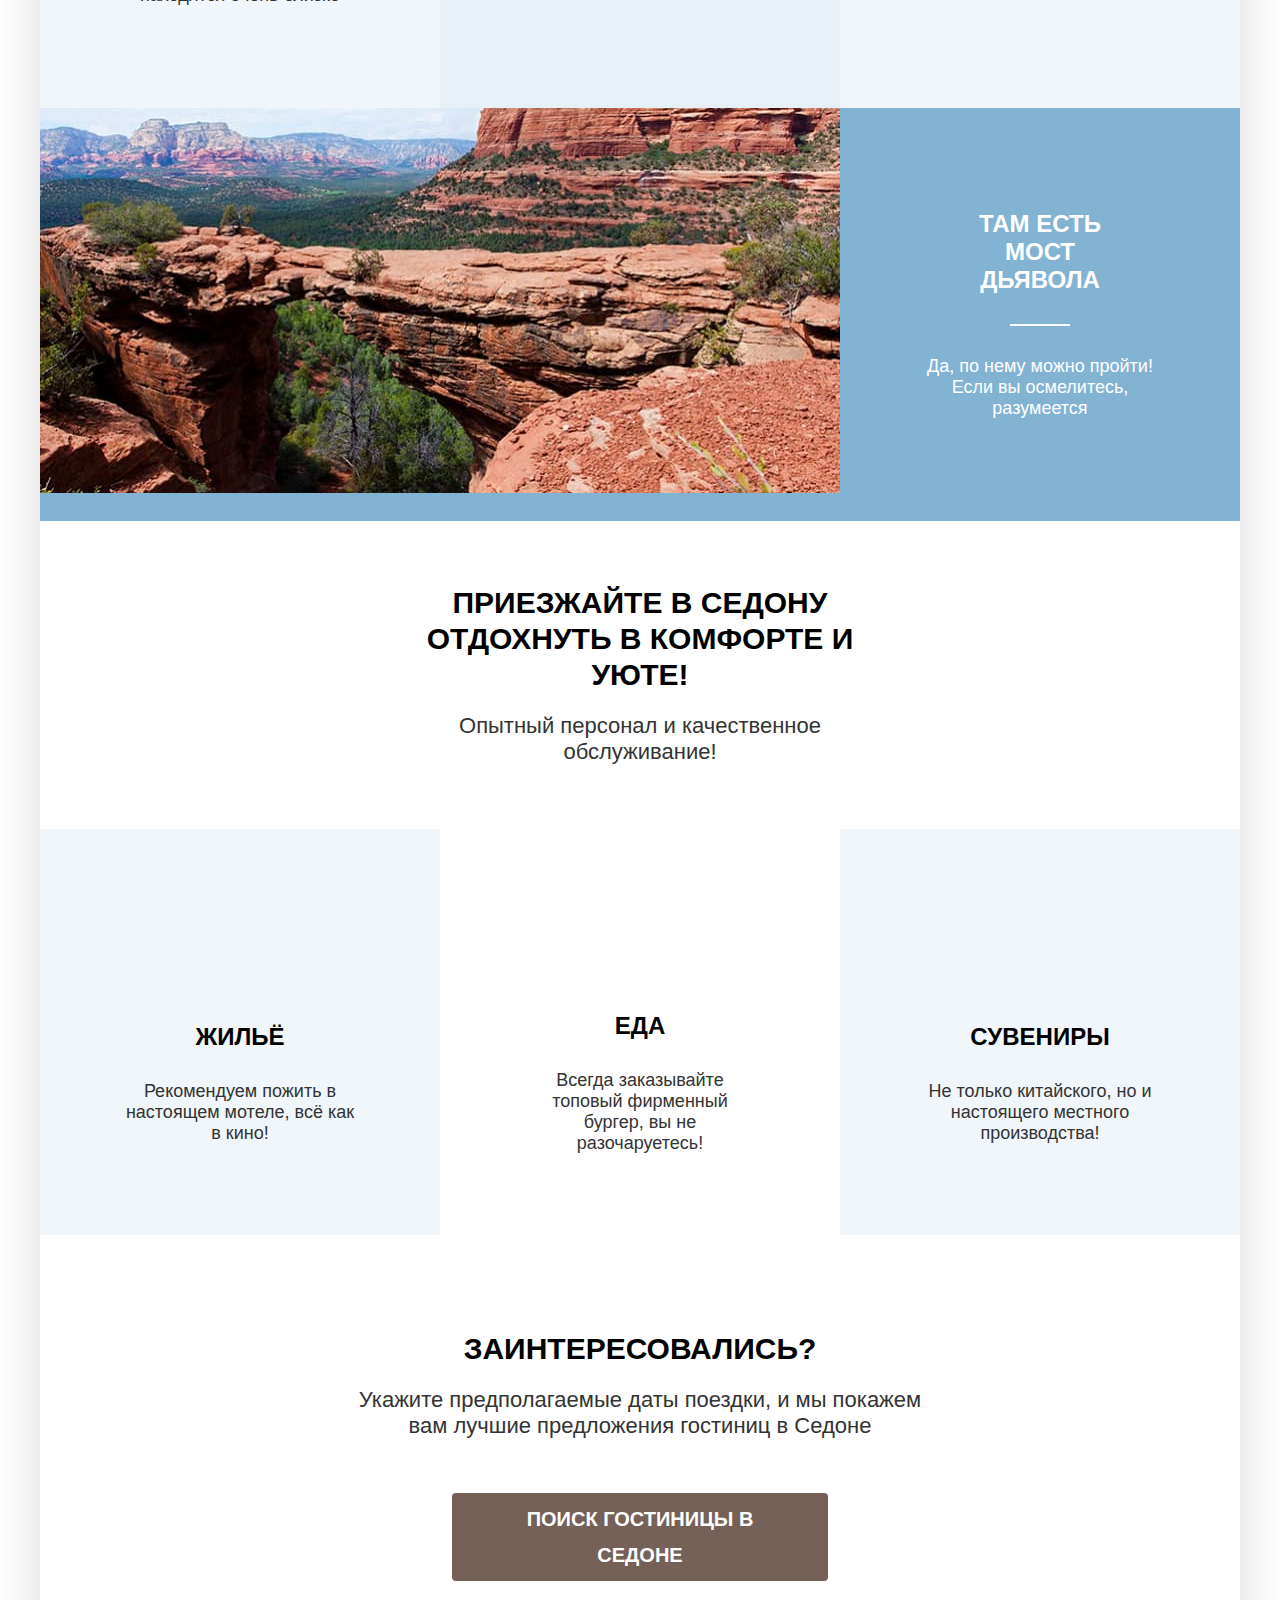
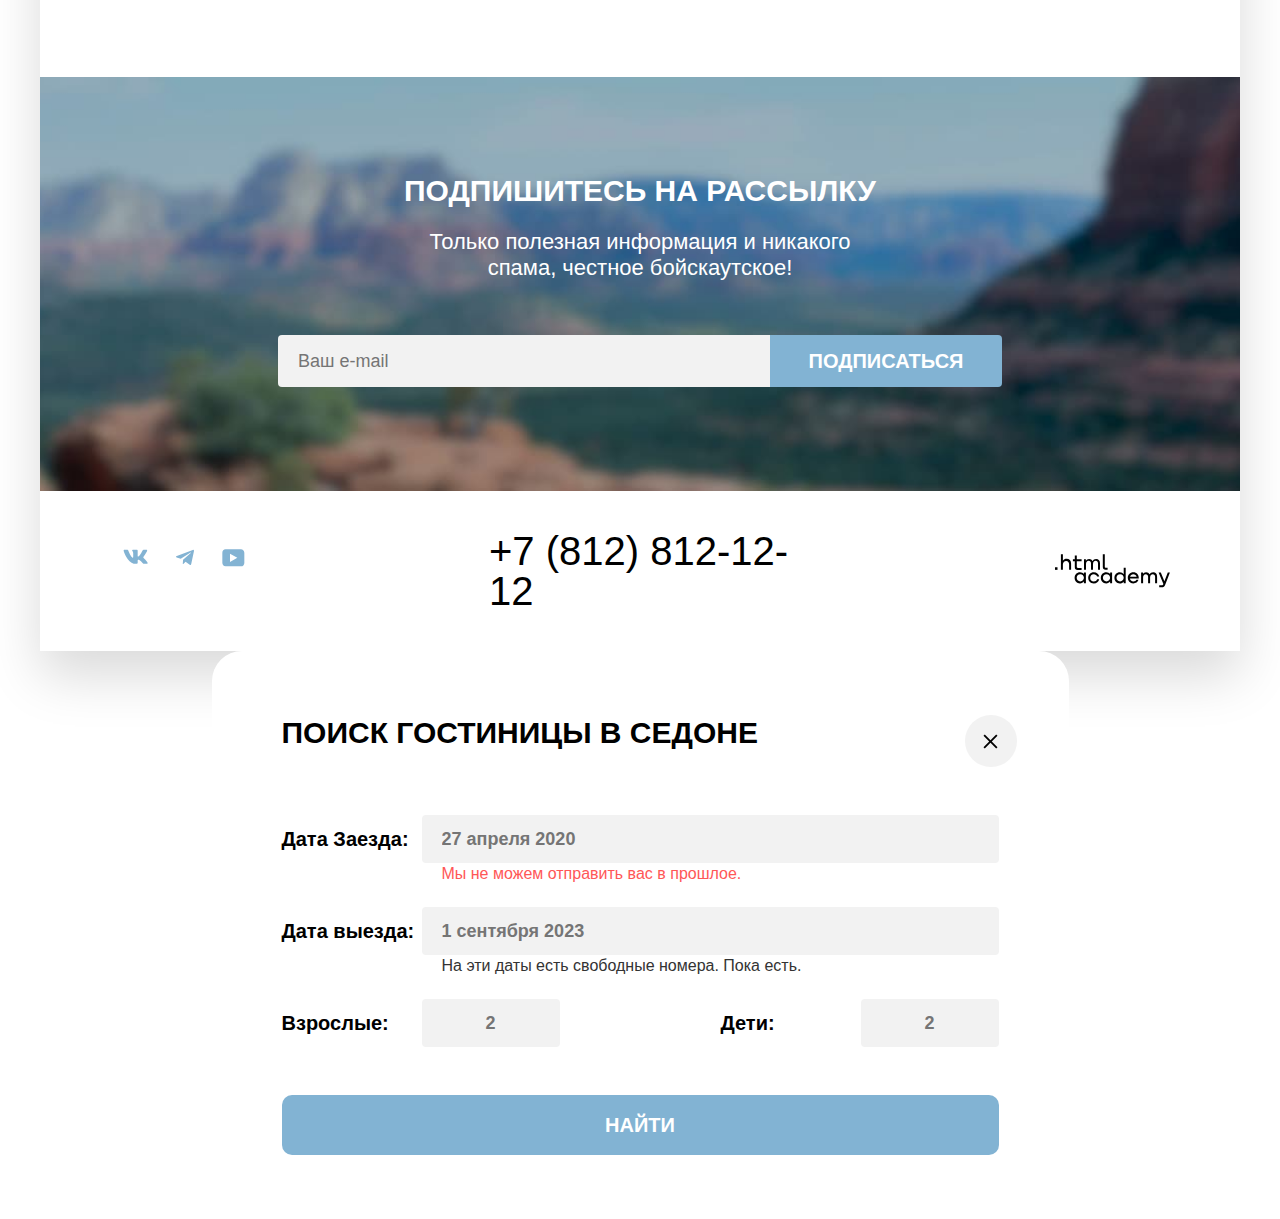
==== commit 142768e7: "Исправление ошибок  ДЗ-8.28." ====
--- a/index.html
+++ b/index.html
@@ -171,5 +171,71 @@
         </a>
       </footer>
     </div>
+
+      <!--       модальное окно          -->
+
+    <div class="">
+      <div class="modal modal-auth">
+        <button class="modal-close-button">
+          <span class="visually-hidden">Закрыть</span>
+        </button>
+        <section class="modal-content">
+          <h2 class="modal-title heading-2">Поиск гостиницы в Седоне</h2>
+          <form class="auth-form" action="https://echo.htmlacademy.ru/" method="post">
+            <p class="field-group">
+              <label class="form-label choice-date" for="check-in">
+                Дата Заезда:
+              </label>
+              <input
+                class="nput-check-in"
+                type="text"
+                id="check-in"
+                name="appointment-date"
+                placeholder="27 апреля 2020"
+              />
+              <span class="availability availability-past">
+                Мы не можем отправить вас в прошлое.
+              </span>
+            </p>
+            <p class="field-group">
+              <label class="form-label choice-date" for="departure">
+                Дата выезда:
+              </label>
+              <input
+                class="nput-check-in"
+                type="text"
+                id="departure"
+                name="appointment-date"
+                placeholder="1 сентября 2023"
+              />
+              <span class="availability">
+                На эти даты есть свободные номера. Пока есть.
+              </span>
+            </p>
+            <div class="age-container">
+              <p class="field-group">
+                <label class="form-label">Взрослые:</label>
+                  <input
+                    class="field-age"
+                    type="text"
+                    name="departure"
+                    placeholder="2"
+                  />
+              </p>
+              <p class="field-group">
+                <label class="form-label"> Дети:</label>
+                <input
+                  class="field-age"
+                  type="text"
+                  name="departure"
+                  placeholder="2"
+                />
+              </p>
+            </div>
+            <button class="button-date" type="submit">Найти</button>
+          </form>
+        </section>
+      </div>
+    </div>
   </body>
 </html>
--- a/styles/styles.css
+++ b/styles/styles.css
@@ -134,6 +134,7 @@
     border: none;
     cursor: pointer;
     word-break: break-word;
+    transition:all;
   }
 
   .button-search-subscription {
@@ -150,6 +151,7 @@
     padding: 8px 50px;
     border: none;
     cursor: pointer;
+    transition:all;
   }
 
   .button-select {
@@ -238,6 +240,15 @@
     padding: 8px 34px;
   }
 
+  .navigation-button:hover,
+  .navigation-button:focus {
+    background-color: #615048;
+  }
+
+  .navigation-button:active {
+    color: var(--color-text-basic-4);
+  }
+
   .main-content {
     flex-grow: 1;
   }
@@ -437,6 +448,15 @@
     background-color: var(--color-botton-basic);
     width: 376px;
     margin: 54px auto 0;
+  }
+
+  .search-button:hover,
+  .search-button:focus {
+    background-color: #615048;
+  }
+
+  .search-button:active {
+    color: var(--color-text-basic-4);
   }
 
      /* блок подписка */
@@ -499,6 +519,15 @@
     border-radius: 0 4px 4px 0;
   }
 
+  .button-subscription:hover,
+  .button-subscription:focus {
+    background-color: #68A2CA;
+  }
+
+  .button-subscription:active {
+   color: var(--color-text-basic-4);
+  }
+
   /* каталог  - фильтр */
 
   .filter {
@@ -569,7 +598,6 @@
     gap: 16px;
   }
 
-
   .catalog-filter-item{
     font-size: 18px;
     line-height: 23px;
@@ -603,8 +631,6 @@
   .catalog-filter-item:active  {
     opacity: 30%;
   }
-
-
 
   .control-input[type="checkbox"]:checked + .control-mark::before,
   .control-input[type="checkbox"]:checked + .control-mark::after {
@@ -723,6 +749,9 @@
     right: 61px;
   }
 
+  .range-toggle:active  {
+    outline: 2px solid #83B3D3
+  }
 
   .button-apply {
     padding: 8px 50px;
@@ -735,10 +764,6 @@
 
   .button-reset:hover {
     opacity: 60%;
-  }
-
-  .button-reset:focus {
-    outline: 3px solid rgba(131, 179, 211, 1);
   }
 
   .button-reset:active {
@@ -773,8 +798,7 @@
     border-radius: 4px;
   }
 
-  .select-control:hover,
-  .select-control:focus {
+  .select-control:hover  {
     border: 2px solid rgba(104, 162, 202, 1)
   }
 
@@ -806,10 +830,6 @@
 
    .button-card:hover {
     border: 2px solid #000000;
-   }
-
-   .button-card:focus {
-    border: 2px solid #68A2CA;
    }
 
   .hotels-list {
@@ -857,12 +877,12 @@
   }
 
   .hotels-card-price {
-    word-break: break-word;;
+    word-break: break-word;
   }
 
   .price {
     margin-left: auto;
-    word-break: break-word;;
+    word-break: break-word;
   }
 
   .selected-button {
@@ -879,7 +899,6 @@
   .button-details:active,
   .button-select:active {
     color: var(--color-text-basic-4);
-    ;
   }
 
   .button-select:hover,
@@ -960,6 +979,7 @@
     display: flex;
     align-items: center;
     justify-content: center;
+    transition:all;
   }
 
   .footer-social-list  {
@@ -1018,3 +1038,144 @@
 .footer-author:active{
   fill:rgba(117, 97, 87, 0.3) ;
 }
+
+
+/*   модальное окно      */
+
+.modal-container {
+  position: fixed;
+  top: 0;
+  left: 0;
+  display: flex;
+  width: 100%;
+  height: 100%;
+  background-color:rgba(242, 242, 242, 0.8);
+}
+
+.modal {
+  width: 717px;
+  position: relative;
+  margin: auto;
+  padding: 64px 70px;
+  border-radius: 30px;
+  background-color: var(--background-basic-4);
+}
+
+.modal-close-button {
+  position: absolute;
+  padding: 0;
+  top: 64px;
+  right: 52px;
+  width: 52px;
+  height: 52px;
+  background-color: var(--background-basic-5);
+  border-radius: 50%;
+  border: none;
+  background-image: url('../images/cross.svg');
+  background-repeat: no-repeat;
+  background-position: center;
+  cursor: pointer;
+}
+
+.modal-title {
+  margin: 0 auto 64px;
+}
+
+.auth-form{
+  display: grid;
+  grid-template-columns: 1fr;
+}
+
+.field-group {
+  margin: 0;
+  display: grid;
+  align-items: center;
+  grid-template-columns: 140px 1fr;
+}
+
+.form-label {
+  grid-column: 1/2;
+  font-family: inherit;
+  font-size: 20px;
+  line-height: 24px;
+  font-weight: var(--font-weight-bold);
+  color: var(--color-text-basic-1);
+  word-break: break-word;
+}
+
+.nput-check-in {
+  grid-column: 2/3;
+  font-family: inherit;
+  font-size: 18px;
+  line-height: 24px;
+  padding-left:  20px;
+  padding-top: 12px;
+  padding-bottom: 12px;
+  background-color: var(--background-basic-5);
+  font-weight: var(--font-weight-bold);
+  color: var(--color-text-basic-1);
+  border-radius: 4px;
+  border: none;
+  cursor: pointer;
+}
+
+.availability {
+  grid-column: 2/3;
+  line-height: 21px;
+  padding: 0 20px;
+  margin-bottom: 23px;
+}
+
+.availability-past {
+  color: #FF5757;
+}
+
+.age-container {
+  grid-column:1/-1;
+  display: flex;
+  flex-wrap: wrap;
+  justify-content: space-between;
+}
+
+.field-age{
+  display: flex;
+  max-width: 110px;
+  font-family: inherit;
+  font-size: 18px;
+  line-height: 20px;
+  padding: 14px;
+  font-weight: var(--font-weight-bold);
+  color: var(--color-text-basic-1);
+  text-align: center;
+  border-radius: 4px;
+  border: none;
+  background-color: var(--background-basic-5);
+  cursor: pointer;
+}
+
+
+
+.button-date {
+  font-family: inherit;
+  font-size: 20px;
+  line-height: 24px;
+  margin-top: 48px;
+  text-align: center;
+  font-weight: var(--font-weight-bold);
+  color: var(--background-basic-4);
+  background-color: var(--background-basic-3);
+  text-transform: uppercase;
+  padding: 18px;
+  border-radius: 10px;
+  border: none;
+  cursor: pointer;
+}
+
+
+
+
+
+
+
+
+
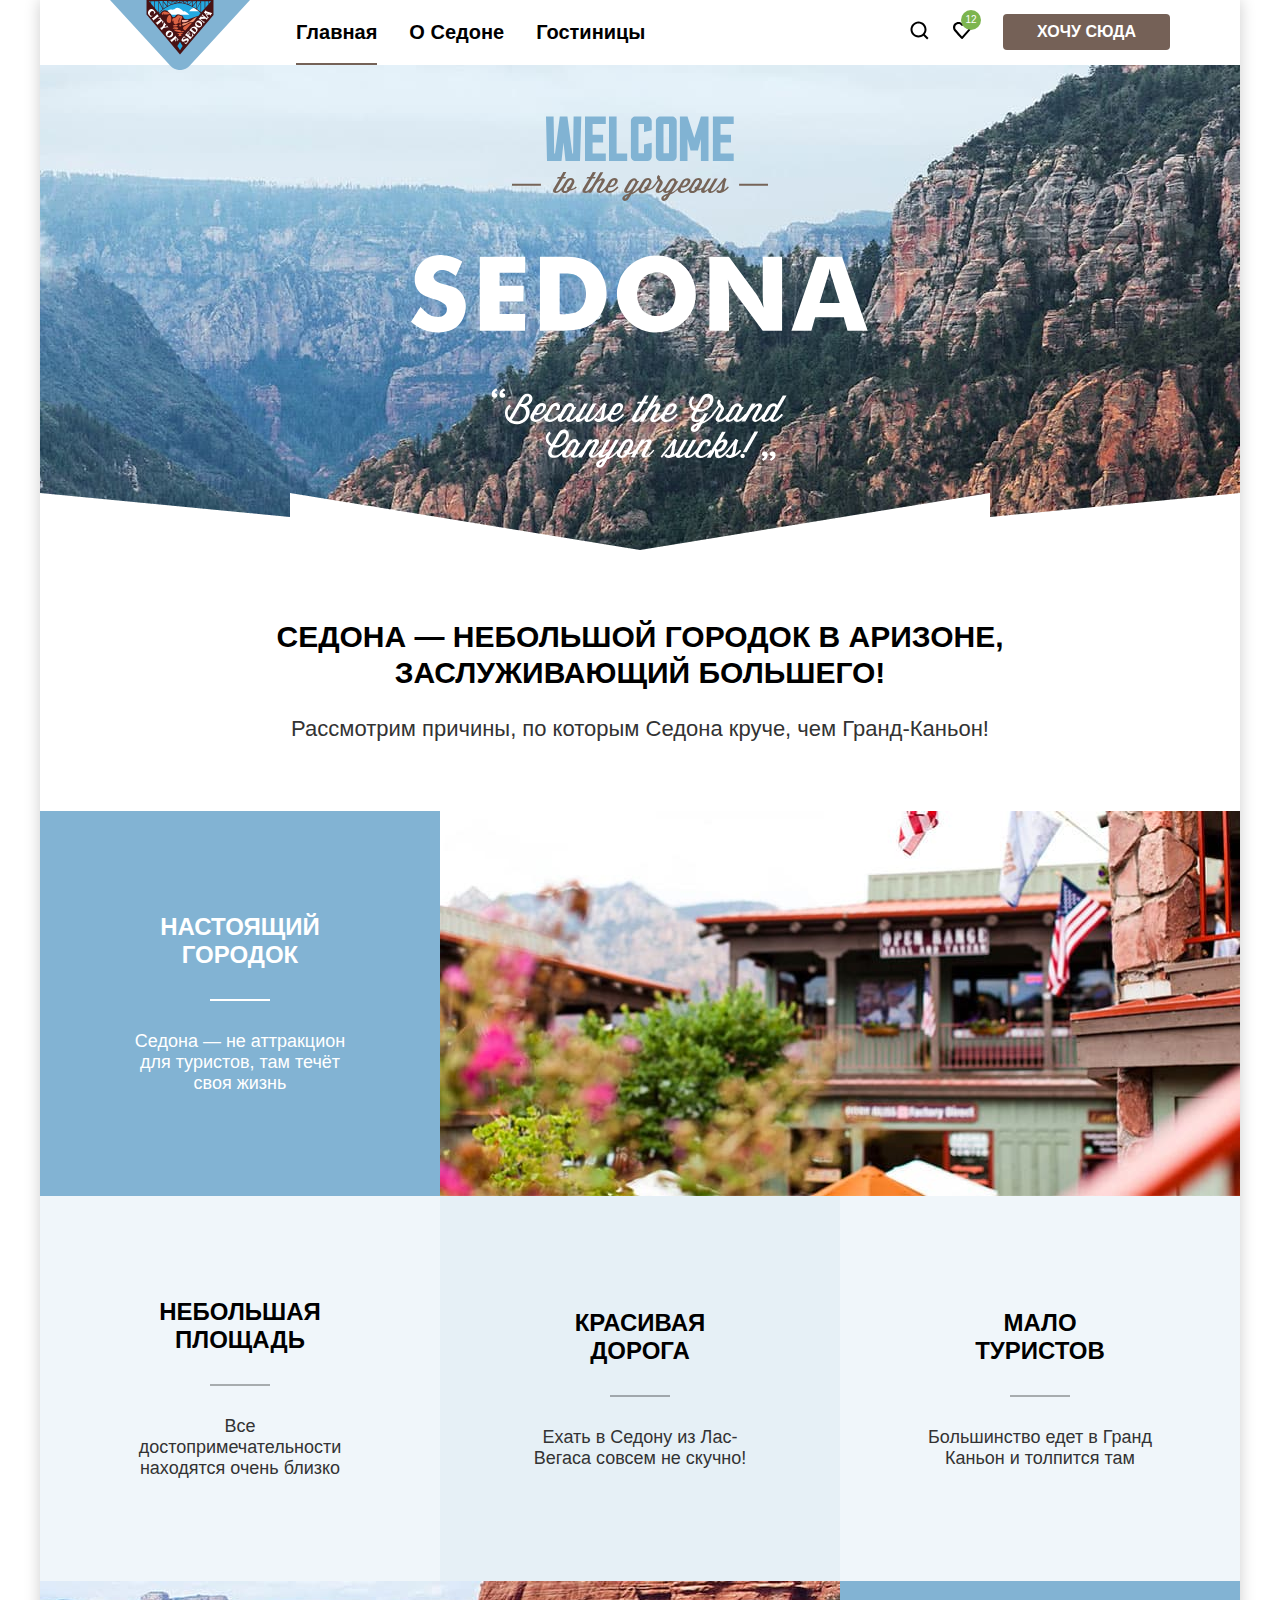
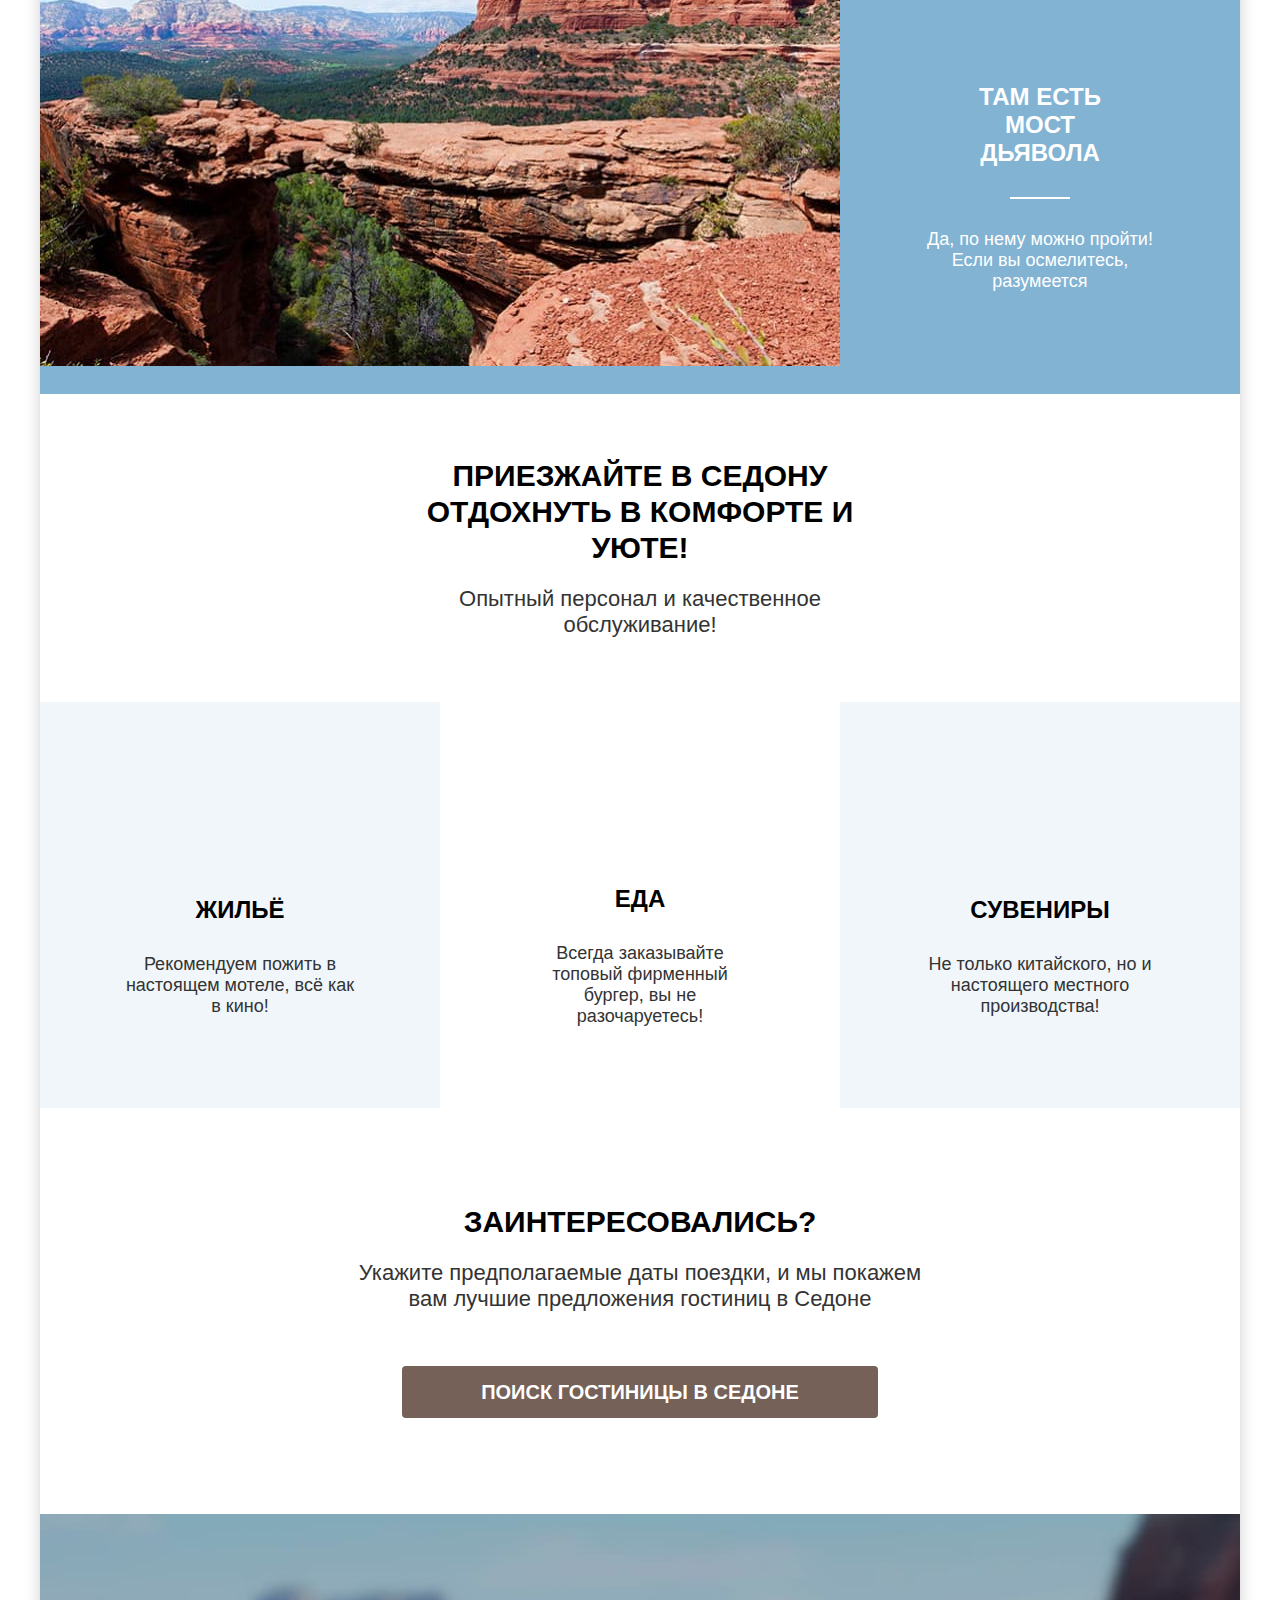
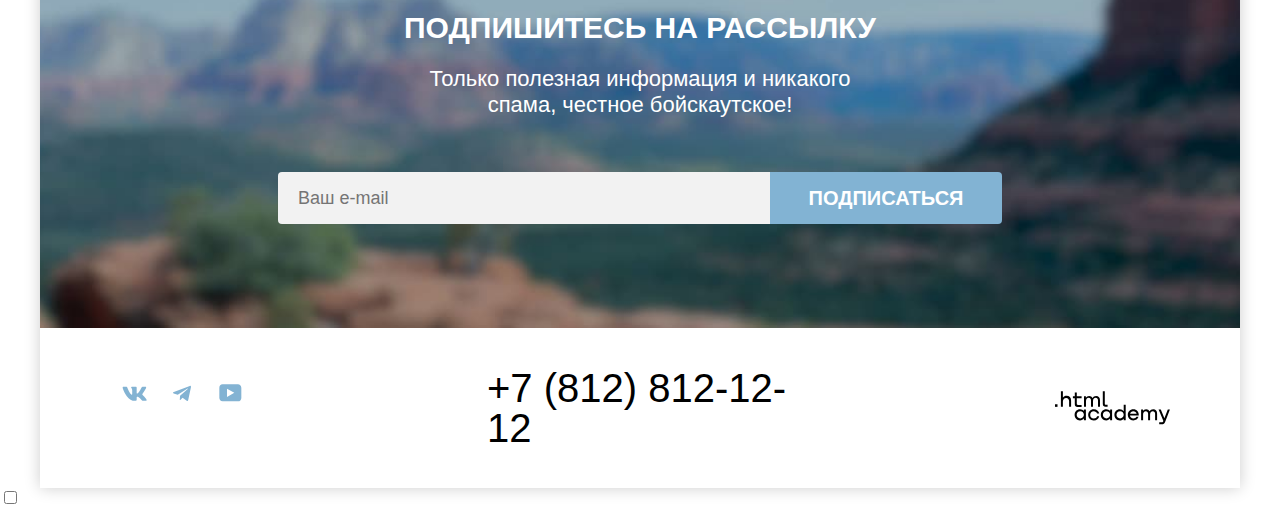
==== commit 8ae5e7d7: "ДЗ - 9" ====
--- a/index.html
+++ b/index.html
@@ -15,31 +15,35 @@
           </a>
           <ul class="navigation-list base-list">
             <li class="navigation-item">
-              <a class="navigation-link navigation-link-current" href="index.html" aria-current="page">Главная</a>
-            </li>
-            <li class="navigation-item">
-              <a class="navigation-link" href="index.html">О Седоне</a>
-            </li>
-            <li class="navigation-item">
-              <a class="navigation-link" href="catalog.html">Гостиницы</a>
+              <a class="navigation-link base-effect navigation-link-current" href="index.html" aria-current="page">Главная</a>
+            </li>
+            <li class="navigation-item">
+              <a class="navigation-link base-effect" href="index.html">О Седоне</a>
+            </li>
+            <li class="navigation-item">
+              <a class="navigation-link base-effect" href="catalog.html">Гостиницы</a>
             </li>
           </ul>
           <ul class= "navigation-list navigation-user base-list">
             <li class="navigation-item">
               <a class="navigation-link" href="catalog.html">
                 <span class="visually-hidden">Поиск</span>
-                <img src="images/icon/search.svg" width="20" height="20" alt="Поиск">
+                <svg class="base-effect-icon" aria-hidden="true" focusable="false" width="20" height="20" viewBox="0 0 20 20" xmlns="http://www.w3.org/2000/svg">
+                  <path d="M19.5 18.0083L15.8 14.3287C16.8 13.0359 17.5 11.3453 17.5 9.4558C17.5 5.08011 13.9 1.5 9.5 1.5C5.1 1.5 1.5 5.17956 1.5 9.55525C1.5 13.9309 5.1 17.511 9.5 17.511C11.3 17.511 13 16.9144 14.4 15.8204L18.1 19.5L19.5 18.0083ZM9.5 15.5221C6.2 15.5221 3.5 12.837 3.5 9.55525C3.5 6.27348 6.2 3.5884 9.5 3.5884C12.8 3.5884 15.5 6.27348 15.5 9.55525C15.5 12.837 12.8 15.5221 9.5 15.5221Z"/>
+                </svg>
               </a>
             </li>
             <li class="navigation-item">
               <a class="navigation-link favorites-link" href="catalog.html">
                 <span class="visually-hidden">Отелей в избранном:</span>
-                <img src="images/icon/favorites.svg" width="18" height="17" alt="Отелей в избранном">
+                <svg class="base-effect-icon" aria-hidden="true" focusable="false" width="18" height="17" viewBox="0 0 18 17" xmlns="http://www.w3.org/2000/svg">
+                  <path d="M8.9 17C8.6 17 8.3 16.9 8.1 16.6C2.7 10.5 1.4 9.1 1.1 8.7C0.4 7.8 0 6.6 0 5.4C0 2.4 2.4 0 5.5 0C6.8 0 8 0.5 9 1.3C10 0.5 11.3 0 12.5 0C15.5 0 18 2.4 18 5.4C18 6.7 17.5 7.9 16.7 8.8L9.7 16.7C9.5 16.9 9.3 17 8.9 17ZM2.9 7.5C3.2 7.9 6.4 11.5 9 14.4L15.2 7.4C15.7 6.9 15.9 6.2 15.9 5.4C15.9 3.6 14.4 2.1 12.6 2.1C11.6 2.1 10.6 2.6 9.9 3.4C9.6 3.7 9.3 3.8 9 3.8C8.7 3.8 8.4 3.6 8.2 3.4C7.5 2.6 6.5 2.1 5.5 2.1C3.7 2.1 2.2 3.6 2.2 5.4C2.1 6.3 2.5 7 2.9 7.5C2.8 7.5 2.8 7.5 2.9 7.5Z"/>
+                </svg>
                 <span class="number-favorites">12</span>
               </a>
             </li>
             <li class="navigation-item-button">
-              <a class="button navigation-button" href="catalog.html">Хочу сюда</a>
+              <a class="button navigation-button base-effect-button-1" href="catalog.html">Хочу сюда</a>
             </li>
           </ul>
         </nav>
@@ -110,7 +114,7 @@
         <section class="search" data-test="search">
           <h2 class="search-title heading-2">Заинтересовались?</h2>
           <p class= "search-text text-subtitle">Укажите предполагаемые даты поездки, и мы покажем вам лучшие предложения гостиниц в Седоне</p>
-          <button class="search-button button-search-subscription" type="button">Поиск гостиницы в Седоне</button>
+          <label class="search-button button-search-subscription base-effect-button-1" type="button" for="modal">Поиск гостиницы в Седоне</label>
         </section>
         <section class="subscription-index subscription" data-test="subscribe">
           <h2 class="subscription-title heading-2">Подпишитесь на рассылку</h2>
@@ -119,7 +123,7 @@
             <label class="input-fields">
               <input class="input" type="email" name="required" placeholder="Ваш e-mail">
             </label>
-            <button class="button-subscription button-search-subscription" type="submit">
+            <button class="button-subscription button-search-subscription base-effect-button" type="submit">
               Подписаться
             </button>
           </form>
@@ -152,8 +156,8 @@
             </a>
           </li>
         </ul>
-        <a class="footer-phone" href="tel:+78128121212">+7 (812) 812-12-12</a>
-        <a class="footer-author" href="https://htmlacademy.ru/">
+        <a class="footer-phone base-effect" href="tel:+78128121212">+7 (812) 812-12-12</a>
+        <a class="footer-author base-effect-icon" href="https://htmlacademy.ru/">
           <svg aria-hidden="true" focusable="false" width="115" height="34" viewBox="0 0 115 34" xmlns="http://www.w3.org/2000/svg">
             <path d="M0 13.2564V15.8564H2.5V13.2564H0Z"/>
             <path d="M11.6 4.85645C10 4.85645 8.8 5.55645 8 6.55645H7.9V0.356445H5.9V15.8564H7.9V10.5564C7.9 8.45645 9.2 6.95645 11.2 6.95645C13 6.95645 14.1 8.35645 14.1 10.1564V15.8564H16.1V9.75644C16.2 6.75644 14.3 4.85645 11.6 4.85645Z"/>
@@ -174,68 +178,98 @@
 
       <!--       модальное окно          -->
 
-    <div class="">
-      <div class="modal modal-auth">
-        <button class="modal-close-button">
-          <span class="visually-hidden">Закрыть</span>
-        </button>
-        <section class="modal-content">
-          <h2 class="modal-title heading-2">Поиск гостиницы в Седоне</h2>
-          <form class="auth-form" action="https://echo.htmlacademy.ru/" method="post">
-            <p class="field-group">
-              <label class="form-label choice-date" for="check-in">
-                Дата Заезда:
-              </label>
-              <input
-                class="nput-check-in"
-                type="text"
-                id="check-in"
-                name="appointment-date"
-                placeholder="27 апреля 2020"
-              />
-              <span class="availability availability-past">
-                Мы не можем отправить вас в прошлое.
-              </span>
-            </p>
-            <p class="field-group">
-              <label class="form-label choice-date" for="departure">
-                Дата выезда:
-              </label>
-              <input
-                class="nput-check-in"
-                type="text"
-                id="departure"
-                name="appointment-date"
-                placeholder="1 сентября 2023"
-              />
-              <span class="availability">
-                На эти даты есть свободные номера. Пока есть.
-              </span>
-            </p>
-            <div class="age-container">
-              <p class="field-group">
-                <label class="form-label">Взрослые:</label>
-                  <input
-                    class="field-age"
-                    type="text"
-                    name="departure"
-                    placeholder="2"
-                  />
-              </p>
-              <p class="field-group">
-                <label class="form-label"> Дети:</label>
+
+    <input class="modal-control" type="checkbox" id="modal">
+    <div class="modal-container modal-container-close">
+        <div class="modal modal-auth">
+          <button class="modal-close-button">
+            <span class="visually-hidden">Закрыть</span>
+          </button>
+          <section class="modal-content">
+            <h2 class="modal-title heading-2">Поиск гостиницы в Седоне</h2>
+            <form class="auth-form" action="https://echo.htmlacademy.ru/" method="post">
+              <div class="field-group">
+                <label class="form-label choice-date" for="check-in">
+                  Дата Заезда:
+                </label>
                 <input
-                  class="field-age"
+                  class="nput-check-in"
                   type="text"
-                  name="departure"
-                  placeholder="2"
-                />
-              </p>
-            </div>
-            <button class="button-date" type="submit">Найти</button>
-          </form>
-        </section>
-      </div>
+                  id="check-in"
+                  name="appointment-date"
+                  placeholder="27 апреля 2020"
+                >
+                <span class="availability availability-past">
+                  Мы не можем отправить вас в прошлое.
+                </span>
+              </div>
+              <div class="field-group">
+                <label class="form-label choice-date" for="departure">
+                  Дата выезда:
+                </label>
+                <input
+                  class="nput-check-in"
+                  type="text"
+                  id="departure"
+                  name="appointment-date"
+                  placeholder="1 сентября 2023"
+                >
+                <span class="availability">
+                  На эти даты есть свободные номера. Пока есть.
+                </span>
+              </div>
+              <div class="age-container">
+                <div class="field-group">
+                  <label class="form-label">Взрослые:</label>
+                  <div class="label-container adults">
+                    <button class="form-label-min base-effect-min">
+                      <svg aria-hidden="true" focusable="false" width="14" height="2" viewBox="0 0 14 2" xmlns="http://www.w3.org/2000/svg">
+                        <path d="M0 0L0 2L14 2V0L0 0Z"/>
+                      </svg>
+                    </button>
+                    <button class="form-label-max base-effect-max">
+                      <svg aria-hidden="true" focusable="false" width="14" height="14" viewBox="0 0 14 14" xmlns="http://www.w3.org/2000/svg">
+                        <path d="M14 6H8V0H6V6H0V8H6V14H8V8H14V6Z"/>
+                      </svg>
+                    </button>
+                    <input
+                      class="field-age"
+                      type="number"
+                      name="departure"
+                      placeholder="2"
+                    >
+                  </div>
+                </div>
+                <div class="field-group children">
+                  <div class="form-nation-container">
+                    <label class="form-label label-children"> Дети:</label>
+                    <button class="form-nation-control"></button>
+                    <p class="form-nation">Укажите количество детей, которые будут с вами, возраст которых от 6 до 18 лет. Дети до 6 лет размещаются бесплатно.</p>
+                  </div>
+                  <div class="label-container">
+                    <button class="form-label-min base-effect-min">
+                      <svg aria-hidden="true" focusable="false" width="14" height="2" viewBox="0 0 14 2" xmlns="http://www.w3.org/2000/svg">
+                        <path d="M0 0L0 2L14 2V0L0 0Z"/>
+                      </svg>
+                    </button>
+                    <button class="form-label-max base-effect-max">
+                      <svg aria-hidden="true" focusable="false" width="14" height="14" viewBox="0 0 14 14" xmlns="http://www.w3.org/2000/svg">
+                        <path d="M14 6H8V0H6V6H0V8H6V14H8V8H14V6Z"/>
+                      </svg>
+                    </button>
+                    <input
+                      class="field-age"
+                      type="number"
+                      name="departure"
+                      placeholder="2"
+                    >
+                  </div>
+                </div>
+              </div>
+              <button class="button-date base-effect-button" type="submit">Найти</button>
+            </form>
+          </section>
+        </div>
     </div>
   </body>
 </html>
--- a/styles/styles.css
+++ b/styles/styles.css
@@ -25,10 +25,15 @@
     --background-basic-3: #82B3D3;
     --background-basic-4: #ffffff;
     --background-basic-5: #f2f2f2;
+    --background-basic-6: #e6e6e6;
 
     --color-botton-basic: #756157;
     --color-botton-second: #82B3D3;
     --color-botton-select: #7DB54F;
+
+    --color-effect-1: rgba(117, 97, 87, 0.3);
+    --color-effect-2: #756157;
+    --color-effect-3: rgba(0, 0, 0, 0.2);
 
     --font-weight-bold: 700;
   }
@@ -74,8 +79,9 @@
     width: 1200px;
     margin: 0 40px;
     min-height: 100%;
-    box-shadow: 0 25px 50px 0px rgba(0, 0, 0, 0.15);
-  }
+    box-shadow: 0px 0px 15px 0px rgba(0, 0, 0, 0.2);
+  }
+
 
   /* заголовки */
 
@@ -164,6 +170,39 @@
     background-color: var(--background-basic-5);
   }
 
+  .base-effect:hover,
+  .base-effect:focus  {
+      color: var(--color-effect-2);
+  }
+
+  .base-effect:focus:active {
+      color: var(--color-effect-1);
+  }
+
+  .base-effect-icon:hover,
+  .base-effect-icon:focus {
+    fill: var(--color-effect-2);
+  }
+
+  .base-effect-icon:active {
+    fill: var(--color-effect-1);
+  }
+
+  .base-effect-button:hover,
+  .base-effect-button:focus {
+    background-color: #68A2CA
+  }
+
+  .base-effect-button-1:hover,
+  .base-effect-button-1:focus {
+   background-color: #615048;
+  }
+
+  .base-effect-button-1:active,
+  .base-effect-button:active {
+    color: var(--color-text-basic-4);
+  }
+
   /* шапка */
 
   .main-header {
@@ -215,6 +254,10 @@
     min-height: 20px;
   }
 
+  .navigation-user .navigation-item {
+    padding: 0 12px;
+  }
+
   .favorites-link {
     position: relative;
   }
@@ -222,13 +265,15 @@
 
   .number-favorites {
     position: absolute;
-    display: block;
+    display: flex;
+    justify-content: center;
+    align-items: center;
+    font-weight: 400;
     font-size: 10px;
-    line-height: 20px;
-    width: 20px;
+    line-height: 10px;
+    min-width: 20px;
     height: 20px;
-    text-align: center;
-    border-radius: 50%;
+    border-radius: 10vw;
     color: var(--background-basic-4);
     background-color: var(--color-botton-select);
     left: 8px;
@@ -238,15 +283,6 @@
   .navigation-button {
     margin: 14px 0 14px 20px;
     padding: 8px 34px;
-  }
-
-  .navigation-button:hover,
-  .navigation-button:focus {
-    background-color: #615048;
-  }
-
-  .navigation-button:active {
-    color: var(--color-text-basic-4);
   }
 
   .main-content {
@@ -448,15 +484,6 @@
     background-color: var(--color-botton-basic);
     width: 376px;
     margin: 54px auto 0;
-  }
-
-  .search-button:hover,
-  .search-button:focus {
-    background-color: #615048;
-  }
-
-  .search-button:active {
-    color: var(--color-text-basic-4);
   }
 
      /* блок подписка */
@@ -519,15 +546,6 @@
     border-radius: 0 4px 4px 0;
   }
 
-  .button-subscription:hover,
-  .button-subscription:focus {
-    background-color: #68A2CA;
-  }
-
-  .button-subscription:active {
-   color: var(--color-text-basic-4);
-  }
-
   /* каталог  - фильтр */
 
   .filter {
@@ -546,25 +564,30 @@
 
   .breadcrumbs-list{
     display: flex;
+    align-items: center;
     margin-bottom: 40px;
   }
 
-  .breadcrumbs-list-item:not(:last-child)::after {
-    content: '';
-    display: inline-block;
-    margin: 0 10px;
-    width: 7px;
-    height: 10px;
-    background-image: url(../images/arrow.svg);
-    background-repeat: no-repeat;
-    background-size: contain;
-  }
-
   .breadcrumbs-list-link {
-    display: inline-block;
+    display: flex;
+    align-items: center;
     line-height: 21px;
     text-decoration: none;
     cursor: pointer;
+  }
+
+  .icon-home {
+    fill: var(--background-basic-4);
+  }
+
+  .breadcrumbs-list-icon::after {
+    content: '';
+    width: 7px;
+    height: 10px;
+    margin: 0 10px;
+    background-image: url(../images/arrow.svg);
+    background-repeat: no-repeat;
+
   }
 
   .catalog-filter {
@@ -622,13 +645,11 @@
     border-radius: 4px;
   }
 
-  .hotel:hover,
-  .catalog-filter-item:hover  {
+  .catalog-filter-effect:hover  {
     opacity: 60%;
   }
 
-  .hotel:active,
-  .catalog-filter-item:active  {
+  .catalog-filter-effect:active  {
     opacity: 30%;
   }
 
@@ -656,7 +677,7 @@
     left: 5px;
     width: 10px;
     height: 10px;
-    background-color: #242424;
+    background-color: #3F5E72;
     border-radius: 50%;
     content: "";
   }
@@ -720,7 +741,7 @@
   }
 
   .control-min-price:hover {
-    background-color: #e6e6e6;
+    background-color: var(--background-basic-6);
   }
 
   .control-max-price {
@@ -790,16 +811,35 @@
   }
 
   .select-control {
-    margin-right: 70px;
-    min-width: 300px;
-    padding: 14px 131px 14px 20px;
-    border: 2px solid #E5E5E5;
+    appearance: none;
+    min-width: 292px;
+    min-height: 49px;
+    padding: 0 18px;
+    outline: 2px solid #E5E5E5;
     color: var(--color-text-basic-2);
     border-radius: 4px;
   }
 
+  .select-container {
+    position: relative;
+    margin-right: 70px;
+  }
+
+  .select-arrow {
+    position: absolute;
+    width: 12px;
+    height: 8px;
+    background-image: url(../images/arrow-select.svg);
+    background-repeat: no-repeat;
+    background-position: center;
+    right: 18px;
+    top:50%;
+    transform: translateY(-50%);
+  }
+
+
   .select-control:hover  {
-    border: 2px solid rgba(104, 162, 202, 1)
+    border: 2px solid #68A2CA
   }
 
   .switcher-list{
@@ -821,15 +861,15 @@
     max-width: 48px;
     max-height: 48px;
     border-radius: 4px;
-    border: 2px solid #E5E5E5;
+    outline: 2px solid #E5E5E5;
    }
 
    .card-toggle {
-    border: 2px solid #000000;
+    outline: 2px solid var(--color-text-basic-1);
    }
 
    .button-card:hover {
-    border: 2px solid #000000;
+    outline: 2px solid var(--color-text-basic-1);
    }
 
   .hotels-list {
@@ -838,7 +878,7 @@
     gap: 20px;
     padding: 0 0 40px;
     margin: 0 0 40px;
-    border-bottom: 1px solid #e6e6e6;
+    border-bottom: 1px solid var(--background-basic-6);
   }
 
   .hotels-card {
@@ -849,7 +889,7 @@
     grid-template-rows: auto min-content;
     row-gap: 16px;
     padding: 20px;
-    border: 1px solid #e6e6e6;
+    border: 1px solid var(--background-basic-6);
     border-radius: 4px;
   }
 
@@ -890,27 +930,14 @@
     grid-column: 3/4;
   }
 
-  .button-details:hover,
-  .button-details:focus {
-    background-color: #615048;
-  }
-
-  .selected-button:active,
-  .button-details:active,
-  .button-select:active {
+  .selected-button:active {
     color: var(--color-text-basic-4);
-  }
-
-  .button-select:hover,
-  .button-select:focus {
-    background-color: #68A2CA;
   }
 
   .selected-button:hover,
   .selected-button:focus {
     background-color: #6C9E42;
   }
-
 
    /* пагинация */
 
@@ -927,6 +954,7 @@
     box-sizing: border-box;
     min-width: 60px;
     min-height: 60px;
+    padding: 10px;
     border-radius: 4px;
     font-weight: var(--font-weight-bold);
     font-size: 20px;
@@ -950,15 +978,6 @@
     color: var(--color-text-basic-1);
   }
 
-  .pagination-link:hover,
-  .pagination-link:focus {
-    background-color: #68A2CA;
-  }
-
-  .pagination-link:active {
-    color:var(--color-text-basic-4);
-  }
-
   .pagination-current:hover,
   .pagination-current:focus {
     background-color: var(--background-basic-5);
@@ -975,11 +994,10 @@
 
   .footer-phone,
   .footer-author,
-  .footer-social-link  {
+  .footer-social-link {
     display: flex;
     align-items: center;
     justify-content: center;
-    transition:all;
   }
 
   .footer-social-list  {
@@ -988,14 +1006,12 @@
     margin: 5px 0;
   }
 
-  .footer-social-item {
+  .footer-social-link {
+    box-sizing: border-box;
     min-width: 48px;
     min-height: 40px;
-  }
-
-  .footer-social-link {
+    padding: 8px;
     fill: #83B3D3;
-    padding: 13px;
   }
 
   .footer-social-link:hover,
@@ -1015,30 +1031,11 @@
     text-decoration: none;
   }
 
-  .footer-phone:hover,
-  .footer-phone:focus {
-    color: #756157;
-  }
-
-  .footer-phone:active {
-    color:rgba(117, 97, 87, 0.3);
-  }
-
   .footer-author {
     width: 115px;
     margin: 8px 0;
     fill: var(--color-text-basic-1);
   }
-
-  .footer-author:hover,
-  .footer-author:focus {
-    fill: #756157;
-  }
-
-.footer-author:active{
-  fill:rgba(117, 97, 87, 0.3) ;
-}
-
 
 /*   модальное окно      */
 
@@ -1050,12 +1047,13 @@
   width: 100%;
   height: 100%;
   background-color:rgba(242, 242, 242, 0.8);
+  display: none;
 }
 
 .modal {
-  width: 717px;
+  width: 647px;
   position: relative;
-  margin: auto;
+  margin: auto ;
   padding: 64px 70px;
   border-radius: 30px;
   background-color: var(--background-basic-4);
@@ -1077,6 +1075,12 @@
   cursor: pointer;
 }
 
+.modal-close-button:hover,
+.modal-close-button:focus,
+.modal-close-button:active {
+  background-color: var(--background-basic-6);
+}
+
 .modal-title {
   margin: 0 auto 64px;
 }
@@ -1119,6 +1123,55 @@
   cursor: pointer;
 }
 
+.nput-check-in:hover,
+.nput-check-in:focus {
+  background-color:var(--background-basic-6);
+}
+
+.label-container {
+  position: relative;
+  fill: var(--color-effect-1);
+}
+
+.form-label-min {
+  position: absolute;
+  left: 10px;
+  top: 12px;
+  border: none;
+  cursor: pointer;
+}
+
+.form-label-max{
+  position: absolute;
+  left:100px;
+  top:17px;
+  border: none;
+  cursor: pointer;
+}
+
+.base-effect-min:hover,
+.base-effect-min:focus {
+  fill: var(--color-text-basic-1);
+}
+
+.base-effect-min:active {
+  fill:var(--color-effect-3);
+}
+
+.base-effect-max:hover,
+.base-effect-max:focus  {
+  fill: var(--color-text-basic-1);
+}
+
+.base-effect-max:active {
+  fill: var(--color-effect-3);
+}
+
+.field-age::-webkit-outer-spin-button,
+.field-age::-webkit-inner-spin-button {
+    -webkit-appearance: none;
+}
+
 .availability {
   grid-column: 2/3;
   line-height: 21px;
@@ -1153,7 +1206,53 @@
   cursor: pointer;
 }
 
-
+ .form-nation-container{
+  position: relative;
+  display: flex;
+  align-items: center;
+  margin-right: 46px;
+  gap: 10px;
+ }
+
+ .form-nation-control {
+  width: 26px;
+  height: 26px;
+  border-radius: 50%;
+  background-color: #83B3D3;
+  border: none;
+  background-image: url(../images/info.svg);
+  background-repeat: no-repeat;
+  background-position:center;
+ }
+
+ .form-nation {
+  position: absolute;
+  box-sizing: border-box;
+  width: 256px;
+  height: 143px;
+  padding: 15px 20px;
+  border-radius: 10px;
+  min-height: 143px;
+  left: 50%;
+  transform: translateX(-40%);
+  top:25px;
+  background-color:var(--color-text-basic-2);
+  color: var(--color-text-basic-3);
+  box-shadow: 0px 15px 30px 0px #0000004D;
+
+ }
+
+ .form-nation-control::before {
+   position: absolute;
+   content: "";
+   width: 0;
+   height: 0;
+   border-left: 11px solid transparent;
+   border-right: 11px solid transparent;
+   border-bottom: 10px solid var(--color-text-basic-2);
+   top:32px;
+   right: 12px;
+ }
 
 .button-date {
   font-family: inherit;
@@ -1171,11 +1270,16 @@
   cursor: pointer;
 }
 
-
-
-
-
-
-
-
-
+.modal-container-close {
+  display: none;
+}
+
+.modal-control:checked + .modal-container {
+  display: block;
+}
+
+
+
+
+
+
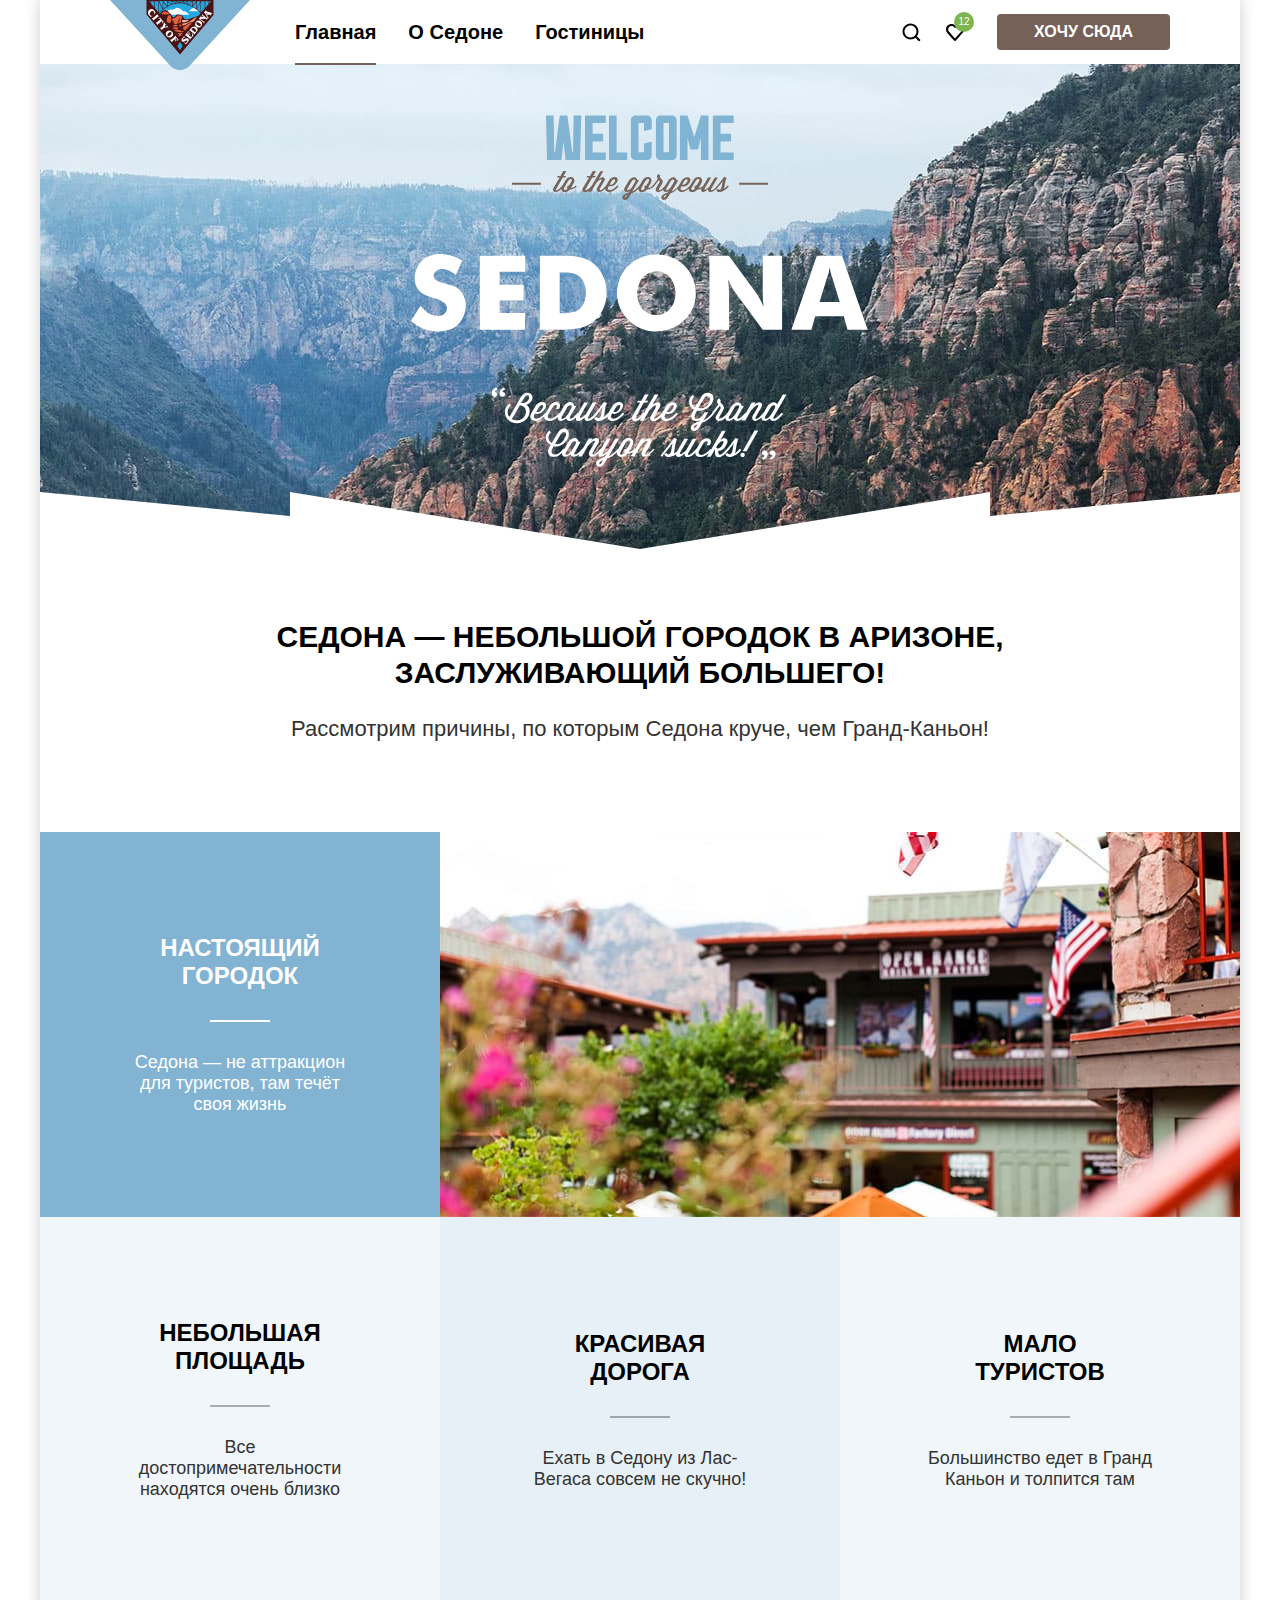
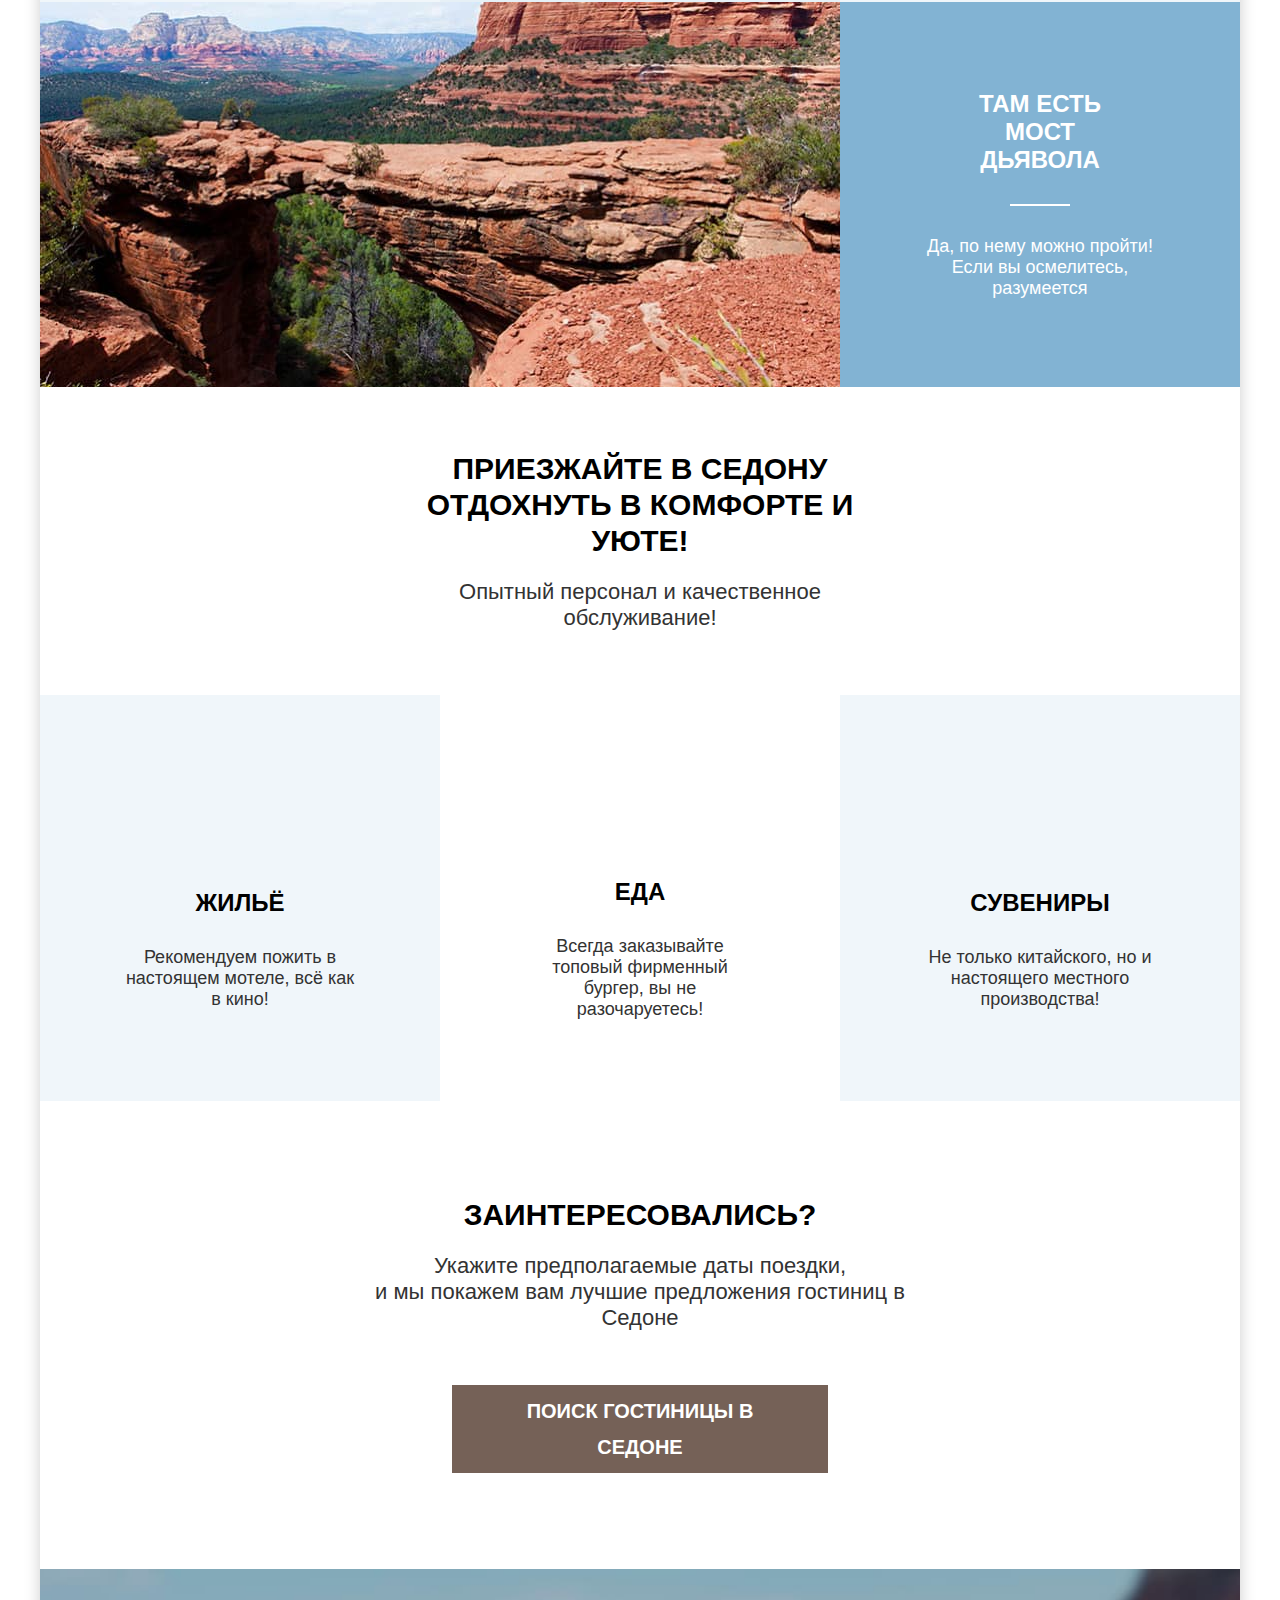
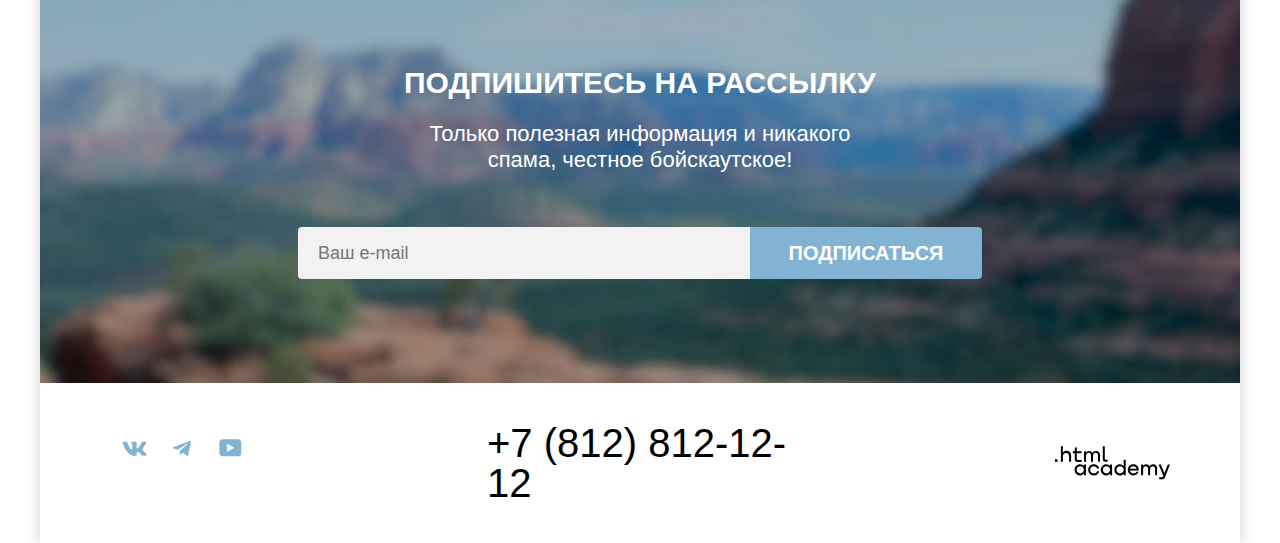
==== commit 11aceb83: "поправки" ====
--- a/index.html
+++ b/index.html
@@ -10,7 +10,7 @@
     <div class="page-container">
       <header class="main-header" data-test="header">
         <nav class="navigation">
-          <a href="index.html" aria-current="page">
+          <a class="base-effect" href="index.html" aria-current="page">
             <img class="header-logo" src="images/logo.svg" width="140" height="70" alt="Логотип Седона" >
           </a>
           <ul class="navigation-list base-list">
@@ -26,7 +26,7 @@
           </ul>
           <ul class= "navigation-list navigation-user base-list">
             <li class="navigation-item">
-              <a class="navigation-link" href="catalog.html">
+              <a class="navigation-link" href="search.html">
                 <span class="visually-hidden">Поиск</span>
                 <svg class="base-effect-icon" aria-hidden="true" focusable="false" width="20" height="20" viewBox="0 0 20 20" xmlns="http://www.w3.org/2000/svg">
                   <path d="M19.5 18.0083L15.8 14.3287C16.8 13.0359 17.5 11.3453 17.5 9.4558C17.5 5.08011 13.9 1.5 9.5 1.5C5.1 1.5 1.5 5.17956 1.5 9.55525C1.5 13.9309 5.1 17.511 9.5 17.511C11.3 17.511 13 16.9144 14.4 15.8204L18.1 19.5L19.5 18.0083ZM9.5 15.5221C6.2 15.5221 3.5 12.837 3.5 9.55525C3.5 6.27348 6.2 3.5884 9.5 3.5884C12.8 3.5884 15.5 6.27348 15.5 9.55525C15.5 12.837 12.8 15.5221 9.5 15.5221Z"/>
@@ -113,16 +113,16 @@
         </section>
         <section class="search" data-test="search">
           <h2 class="search-title heading-2">Заинтересовались?</h2>
-          <p class= "search-text text-subtitle">Укажите предполагаемые даты поездки, и мы покажем вам лучшие предложения гостиниц в Седоне</p>
-          <label class="search-button button-search-subscription base-effect-button-1" type="button" for="modal">Поиск гостиницы в Седоне</label>
+          <p class= "search-text text-subtitle">Укажите предполагаемые даты поездки,<br> и мы покажем вам лучшие предложения гостиниц в Седоне</p>
+          <button class="search-button button-search-subscription base-effect-button-1" type="button">Поиск гостиницы в Седоне</button>
         </section>
         <section class="subscription-index subscription" data-test="subscribe">
           <h2 class="subscription-title heading-2">Подпишитесь на рассылку</h2>
           <p class="subscription-text text-subtitle">Только полезная информация и никакого спама, честное бойскаутское!</p>
           <form class="subscription-form" action="https://echo.htmlacademy.ru/" method="post">
-            <label class="input-fields">
-              <input class="input" type="email" name="required" placeholder="Ваш e-mail">
-            </label>
+            <label class="input-fields visually-hidden" for="newsletter-email">Укажите ваш email для подписки на
+              рассылку</label>
+            <input class="input" type="email" id="newsletter-email" name="newsletter-email" placeholder="Ваш e-mail" required>
             <button class="button-subscription button-search-subscription base-effect-button" type="submit">
               Подписаться
             </button>
@@ -175,101 +175,99 @@
         </a>
       </footer>
     </div>
-
-      <!--       модальное окно          -->
-
-
-    <input class="modal-control" type="checkbox" id="modal">
+    <!--       модальное окно          -->
     <div class="modal-container modal-container-close">
-        <div class="modal modal-auth">
-          <button class="modal-close-button">
-            <span class="visually-hidden">Закрыть</span>
-          </button>
-          <section class="modal-content">
-            <h2 class="modal-title heading-2">Поиск гостиницы в Седоне</h2>
-            <form class="auth-form" action="https://echo.htmlacademy.ru/" method="post">
+      <div class="modal modal-auth">
+        <button class="modal-close-button">
+          <span class="visually-hidden">Закрыть</span>
+        </button>
+        <section class="modal-content">
+          <h2 class="modal-title heading-2">Поиск гостиницы в Седоне</h2>
+          <form class="auth-form" action="https://echo.htmlacademy.ru/" method="post">
+            <div class="field-group">
+              <label class="form-label" for="check-in">
+                Дата Заезда:
+              </label>
+              <input
+                class="nput-check-in"
+                type="text"
+                id="check-in"
+                name="check-in"
+                value="27 апреля 2020"
+                placeholder="Укажите дату"
+              >
+              <span class="availability availability-past">
+                Мы не можем отправить вас в прошлое.
+              </span>
+            </div>
+            <div class="field-group">
+              <label class="form-label" for="departure">
+                Дата выезда:
+              </label>
+              <input
+                class="nput-check-in"
+                type="text"
+                id="departure"
+                name="departure"
+                value="1 сентября 2023"
+                placeholder="Укажите дату"
+              >
+              <span class="availability">
+                На эти даты есть свободные номера. Пока есть.
+              </span>
+            </div>
+            <div class="age-container">
               <div class="field-group">
-                <label class="form-label choice-date" for="check-in">
-                  Дата Заезда:
-                </label>
-                <input
-                  class="nput-check-in"
-                  type="text"
-                  id="check-in"
-                  name="appointment-date"
-                  placeholder="27 апреля 2020"
-                >
-                <span class="availability availability-past">
-                  Мы не можем отправить вас в прошлое.
-                </span>
-              </div>
-              <div class="field-group">
-                <label class="form-label choice-date" for="departure">
-                  Дата выезда:
-                </label>
-                <input
-                  class="nput-check-in"
-                  type="text"
-                  id="departure"
-                  name="appointment-date"
-                  placeholder="1 сентября 2023"
-                >
-                <span class="availability">
-                  На эти даты есть свободные номера. Пока есть.
-                </span>
-              </div>
-              <div class="age-container">
-                <div class="field-group">
-                  <label class="form-label">Взрослые:</label>
-                  <div class="label-container adults">
-                    <button class="form-label-min base-effect-min">
-                      <svg aria-hidden="true" focusable="false" width="14" height="2" viewBox="0 0 14 2" xmlns="http://www.w3.org/2000/svg">
-                        <path d="M0 0L0 2L14 2V0L0 0Z"/>
-                      </svg>
-                    </button>
-                    <button class="form-label-max base-effect-max">
-                      <svg aria-hidden="true" focusable="false" width="14" height="14" viewBox="0 0 14 14" xmlns="http://www.w3.org/2000/svg">
-                        <path d="M14 6H8V0H6V6H0V8H6V14H8V8H14V6Z"/>
-                      </svg>
-                    </button>
-                    <input
-                      class="field-age"
-                      type="number"
-                      name="departure"
-                      placeholder="2"
-                    >
-                  </div>
+                <label class="form-label">Взрослые:</label>
+                <div class="label-container adults">
+                  <button class="form-label-min base-effect-min" type="button">
+                    <svg aria-hidden="true" focusable="false" width="14" height="2" viewBox="0 0 14 2" xmlns="http://www.w3.org/2000/svg">
+                      <path d="M0 0L0 2L14 2V0L0 0Z"/>
+                    </svg>
+                  </button>
+                  <button class="form-label-max base-effect-max" type="button">
+                    <svg aria-hidden="true" focusable="false" width="14" height="14" viewBox="0 0 14 14" xmlns="http://www.w3.org/2000/svg">
+                      <path d="M14 6H8V0H6V6H0V8H6V14H8V8H14V6Z"/>
+                    </svg>
+                  </button>
+                  <input
+                    class="field-age"
+                    type="number"
+                    name="adults"
+                    placeholder="2"
+                  >
                 </div>
-                <div class="field-group children">
-                  <div class="form-nation-container">
-                    <label class="form-label label-children"> Дети:</label>
-                    <button class="form-nation-control"></button>
-                    <p class="form-nation">Укажите количество детей, которые будут с вами, возраст которых от 6 до 18 лет. Дети до 6 лет размещаются бесплатно.</p>
-                  </div>
-                  <div class="label-container">
-                    <button class="form-label-min base-effect-min">
-                      <svg aria-hidden="true" focusable="false" width="14" height="2" viewBox="0 0 14 2" xmlns="http://www.w3.org/2000/svg">
-                        <path d="M0 0L0 2L14 2V0L0 0Z"/>
-                      </svg>
-                    </button>
-                    <button class="form-label-max base-effect-max">
-                      <svg aria-hidden="true" focusable="false" width="14" height="14" viewBox="0 0 14 14" xmlns="http://www.w3.org/2000/svg">
-                        <path d="M14 6H8V0H6V6H0V8H6V14H8V8H14V6Z"/>
-                      </svg>
-                    </button>
-                    <input
-                      class="field-age"
-                      type="number"
-                      name="departure"
-                      placeholder="2"
-                    >
-                  </div>
+              </div>
+              <div class="field-group children">
+                <div class="form-nation-container">
+                  <label class="form-label label-children"> Дети:</label>
+                  <button class="form-nation-control" type="button"></button>
+                  <p class="form-nation">Укажите количество детей, которые будут с вами, возраст которых от 6 до 18 лет. Дети до 6 лет размещаются бесплатно.</p>
                 </div>
-              </div>
-              <button class="button-date base-effect-button" type="submit">Найти</button>
-            </form>
-          </section>
-        </div>
+                <div class="label-container">
+                  <button class="form-label-min base-effect-min" type="button">
+                    <svg aria-hidden="true" focusable="false" width="14" height="2" viewBox="0 0 14 2" xmlns="http://www.w3.org/2000/svg">
+                      <path d="M0 0L0 2L14 2V0L0 0Z"/>
+                    </svg>
+                  </button>
+                  <button class="form-label-max base-effect-max" type="button">
+                    <svg aria-hidden="true" focusable="false" width="14" height="14" viewBox="0 0 14 14" xmlns="http://www.w3.org/2000/svg">
+                      <path d="M14 6H8V0H6V6H0V8H6V14H8V8H14V6Z"/>
+                    </svg>
+                  </button>
+                  <input
+                    class="field-age"
+                    type="number"
+                    name="children"
+                    placeholder="2"
+                  >
+                </div>
+              </div>
+            </div>
+            <button class="button-date base-effect-button" type="submit">Найти</button>
+          </form>
+        </section>
+      </div>
     </div>
   </body>
 </html>
--- a/styles/styles.css
+++ b/styles/styles.css
@@ -79,7 +79,7 @@
     width: 1200px;
     margin: 0 40px;
     min-height: 100%;
-    box-shadow: 0px 0px 15px 0px rgba(0, 0, 0, 0.2);
+    box-shadow: 0 0 15px 0 rgba(0, 0, 0, 0.2);
   }
 
 
@@ -153,8 +153,7 @@
     line-height: 36px;
     text-transform: uppercase;
     color: var(--color-text-basic-3);
-    border-radius: 4px;
-    padding: 8px 50px;
+    padding: 8px 30px;
     border: none;
     cursor: pointer;
     transition:all;
@@ -224,12 +223,12 @@
   .navigation-list {
     display: flex;
     flex-wrap: wrap;
-    margin-left: 170px;
+    margin-left: 169px;
     margin-right: auto;
   }
 
   .navigation-user{
-    max-width: 310px;
+    min-width: 310px;
     justify-content: flex-end;
     margin-right: 0;
   }
@@ -237,7 +236,7 @@
   .navigation-link {
     position: relative;
     display: block;
-    padding: 20px 0px;
+    padding: 20px 0;
     font-weight: var(--font-weight-bold);
     font-size: 20px;
     line-height: 24px;
@@ -249,13 +248,14 @@
     padding: 0 16px;
   }
 
-  .navigation-user {
+  .navigation-user .navigation-item {
+    display: flex;
+    justify-content: center;
+    align-content: center;
     min-width: 20px;
     min-height: 20px;
-  }
-
-  .navigation-user .navigation-item {
     padding: 0 12px;
+    padding-top: 2px;
   }
 
   .favorites-link {
@@ -280,13 +280,9 @@
     top: 10px;
   }
 
-  .navigation-button {
+   .navigation-button {
     margin: 14px 0 14px 20px;
-    padding: 8px 34px;
-  }
-
-  .main-content {
-    flex-grow: 1;
+    padding: 8px 37px;
   }
 
    .navigation-link.navigation-link-current::after {
@@ -297,6 +293,12 @@
     width: 100%;
     border-bottom: 2px solid #756257;
   }
+
+  .main-content {
+    flex-grow: 1;
+    margin-top: -3px;
+  }
+
 
     /* приветствие */
 
@@ -324,7 +326,7 @@
 
   .advantages-header-container {
     width: 885px;
-    margin: 69px auto;
+    margin: 70px auto 90px;
   }
 
   .advantages-title {
@@ -334,6 +336,7 @@
   .advantages-list {
     display: flex;
     flex-wrap: wrap;
+    width: 1200px;
   }
 
   .advantages-list-img {
@@ -354,7 +357,8 @@
     flex-direction: column;
     justify-content: center;
     width: 400px;
-    padding: 102px 85px;
+    min-height: 385px;
+    padding: 85px;
     }
 
   .list-img-title {
@@ -528,8 +532,8 @@
    }
 
   .input {
-    width: 452px;
-    min-height: 52px;
+    width: 412px;
+    min-height: 100%;
     padding: 0 20px;
     font: inherit;
     font-size: 18px;
@@ -542,7 +546,6 @@
   .button-subscription {
     width: 232px;
     background-color: var(--color-botton-second);
-    min-height: 52px;
     border-radius: 0 4px 4px 0;
   }
 
@@ -645,7 +648,7 @@
     border-radius: 4px;
   }
 
-  .catalog-filter-effect:hover  {
+  .catalog-filter-effect:hover {
     opacity: 60%;
   }
 
@@ -653,7 +656,11 @@
     opacity: 30%;
   }
 
-  .control-input[type="checkbox"]:checked + .control-mark::before,
+  .control:has(.control-input:disabled) {
+    opacity: 30%;
+    pointer-events: none;
+  }
+
   .control-input[type="checkbox"]:checked + .control-mark::after {
     content: "";
     position: absolute;
@@ -681,6 +688,7 @@
     border-radius: 50%;
     content: "";
   }
+
 
   .button-container {
     display: flex;
@@ -740,6 +748,7 @@
    border-radius: 4px 0 0 4px;
   }
 
+  .control-max-price:hover,
   .control-min-price:hover {
     background-color: var(--background-basic-6);
   }
@@ -815,7 +824,7 @@
     min-width: 292px;
     min-height: 49px;
     padding: 0 18px;
-    outline: 2px solid #E5E5E5;
+    border: 2px solid #E5E5E5;
     color: var(--color-text-basic-2);
     border-radius: 4px;
   }
@@ -865,7 +874,7 @@
    }
 
    .card-toggle {
-    outline: 2px solid var(--color-text-basic-1);
+    border: 2px solid var(--color-text-basic-1);
    }
 
    .button-card:hover {
@@ -1047,7 +1056,6 @@
   width: 100%;
   height: 100%;
   background-color:rgba(242, 242, 242, 0.8);
-  display: none;
 }
 
 .modal {
@@ -1112,13 +1120,14 @@
   font-family: inherit;
   font-size: 18px;
   line-height: 24px;
-  padding-left:  20px;
-  padding-top: 12px;
-  padding-bottom: 12px;
+  padding: 12px 20px;
   background-color: var(--background-basic-5);
   font-weight: var(--font-weight-bold);
   color: var(--color-text-basic-1);
   border-radius: 4px;
+  background-image: url(../images/icon/calendar.svg);
+  background-repeat: no-repeat;
+  background-position: 95%;
   border: none;
   cursor: pointer;
 }
@@ -1225,6 +1234,12 @@
   background-position:center;
  }
 
+ .form-nation-control:hover + .form-nation,
+ .form-nation-control:focus + .form-nation {
+  opacity: 1;
+  pointer-events: auto;
+ }
+
  .form-nation {
   position: absolute;
   box-sizing: border-box;
@@ -1238,11 +1253,12 @@
   top:25px;
   background-color:var(--color-text-basic-2);
   color: var(--color-text-basic-3);
-  box-shadow: 0px 15px 30px 0px #0000004D;
-
+  box-shadow: 0 15px 30 0 #0000004D;
+  opacity: 0;
+  pointer-events: none;
  }
 
- .form-nation-control::before {
+ .form-nation::before {
    position: absolute;
    content: "";
    width: 0;
@@ -1250,8 +1266,8 @@
    border-left: 11px solid transparent;
    border-right: 11px solid transparent;
    border-bottom: 10px solid var(--color-text-basic-2);
-   top:32px;
-   right: 12px;
+   top:-9px;
+   right: 119px;
  }
 
 .button-date {
@@ -1270,16 +1286,8 @@
   cursor: pointer;
 }
 
-.modal-container-close {
+
+ .modal-container-close {
   display: none;
-}
-
-.modal-control:checked + .modal-container {
-  display: block;
-}
-
-
-
-
-
-
+ }
+
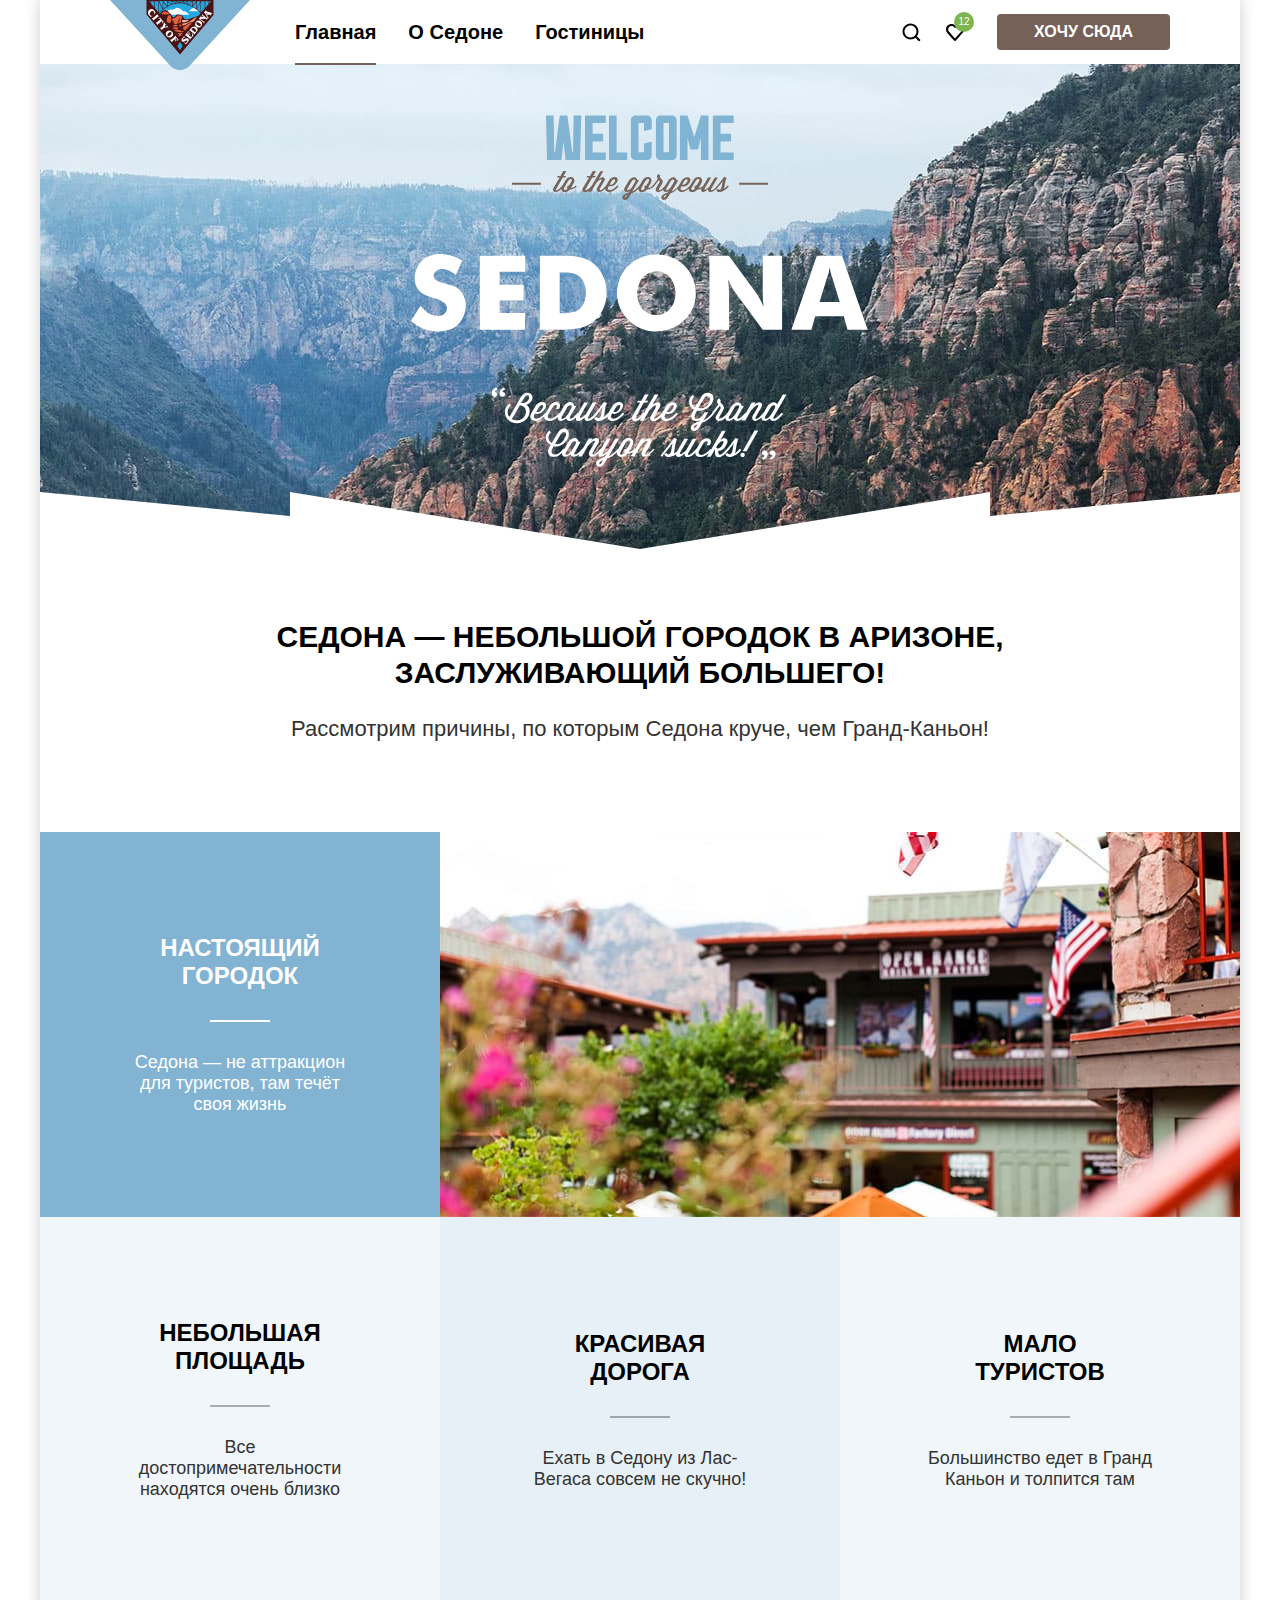
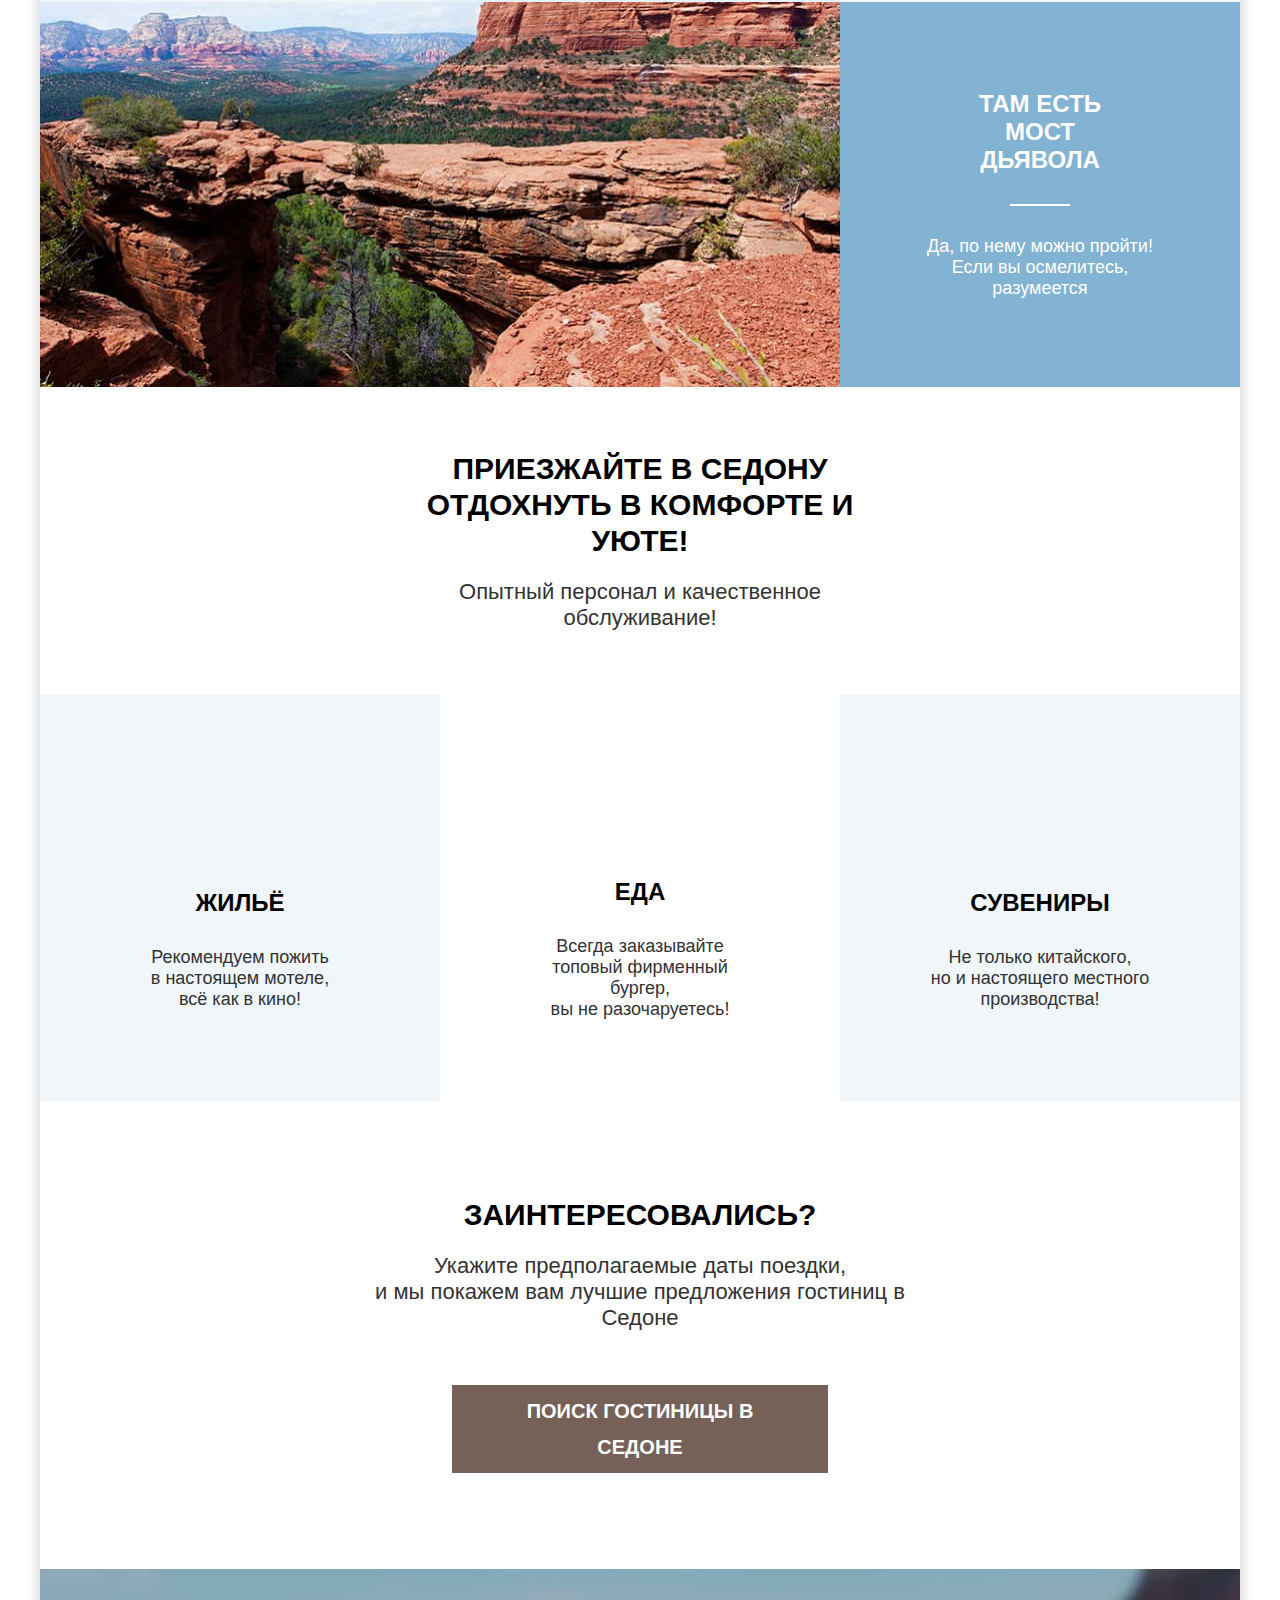
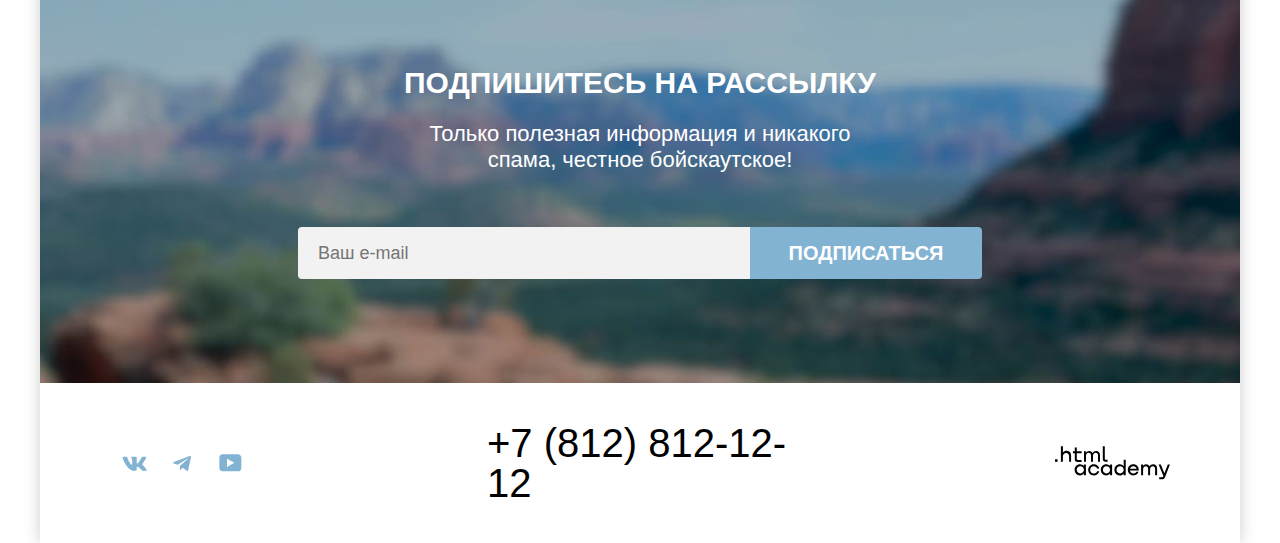
==== commit 8e5eda31: "ДЗ_10" ====
--- a/index.html
+++ b/index.html
@@ -91,7 +91,7 @@
             </li>
           </ul>
         </section>
-        <section class="service">
+        <section class="service" data-test="service">
           <div class="service-header-container">
             <h2 class="service-title heading-2">Приезжайте в Седону отдохнуть в комфорте и уюте!</h2>
             <p class="service-text text-subtitle">Опытный персонал и качественное обслуживание!</p>
@@ -99,22 +99,22 @@
           <ul class="service-list base-list">
             <li class="service-item service-item-housing">
               <h3 class="service-item-title heading-3">Жильё</h3>
-              <p class="service-item-text text-block">Рекомендуем пожить в настоящем мотеле, всё как в кино!</p>
+              <p class="service-item-text text-block">Рекомендуем пожить<br>в настоящем мотеле,<br>всё как в кино!</p>
             </li>
             <li class="service-item service-item-food">
               <h3 class="service-item-title heading-3">Еда</h3>
-              <p class="service-item-text text-block">Всегда заказывайте топовый фирменный бургер, вы не разочаруетесь!</p>
+              <p class="service-item-text text-block">Всегда заказывайте<br>топовый фирменный бургер,<br>вы не разочаруетесь!</p>
             </li>
             <li class="service-item service-item-souvenirs">
               <h3 class="service-item-title heading-3">Сувениры</h3>
-              <p class="service-item-text text-block">Не только китайского, но и настоящего местного производства!</p>
+              <p class="service-item-text text-block">Не только китайского,<br>но и настоящего местного<br>производства!</p>
             </li>
           </ul>
         </section>
         <section class="search" data-test="search">
           <h2 class="search-title heading-2">Заинтересовались?</h2>
           <p class= "search-text text-subtitle">Укажите предполагаемые даты поездки,<br> и мы покажем вам лучшие предложения гостиниц в Седоне</p>
-          <button class="search-button button-search-subscription base-effect-button-1" type="button">Поиск гостиницы в Седоне</button>
+          <label for="modal-toggle" class="search-button button-search-subscription base-effect-button-1">Поиск гостиницы в Седоне</label>
         </section>
         <section class="subscription-index subscription" data-test="subscribe">
           <h2 class="subscription-title heading-2">Подпишитесь на рассылку</h2>
@@ -177,96 +177,102 @@
     </div>
     <!--       модальное окно          -->
     <div class="modal-container modal-container-close">
-      <div class="modal modal-auth">
-        <button class="modal-close-button">
-          <span class="visually-hidden">Закрыть</span>
-        </button>
-        <section class="modal-content">
-          <h2 class="modal-title heading-2">Поиск гостиницы в Седоне</h2>
-          <form class="auth-form" action="https://echo.htmlacademy.ru/" method="post">
-            <div class="field-group">
-              <label class="form-label" for="check-in">
-                Дата Заезда:
-              </label>
-              <input
-                class="nput-check-in"
-                type="text"
-                id="check-in"
-                name="check-in"
-                value="27 апреля 2020"
-                placeholder="Укажите дату"
-              >
-              <span class="availability availability-past">
-                Мы не можем отправить вас в прошлое.
-              </span>
-            </div>
-            <div class="field-group">
-              <label class="form-label" for="departure">
-                Дата выезда:
-              </label>
-              <input
-                class="nput-check-in"
-                type="text"
-                id="departure"
-                name="departure"
-                value="1 сентября 2023"
-                placeholder="Укажите дату"
-              >
-              <span class="availability">
-                На эти даты есть свободные номера. Пока есть.
-              </span>
-            </div>
-            <div class="age-container">
+      <input type="checkbox" hidden class="modal-toggle" name="modal-toggle" id="modal-toggle">
+      <div class="modal-inner-container">
+        <div class="modal modal-auth">
+          <label for="modal-toggle" class="modal-close-button">
+            <span class="visually-hidden">Закрыть</span>
+          </label>
+          <section class="modal-content">
+            <h2 class="modal-title heading-2">Поиск гостиницы в Седоне</h2>
+            <form class="auth-form" action="https://echo.htmlacademy.ru/" method="post">
               <div class="field-group">
-                <label class="form-label">Взрослые:</label>
-                <div class="label-container adults">
-                  <button class="form-label-min base-effect-min" type="button">
-                    <svg aria-hidden="true" focusable="false" width="14" height="2" viewBox="0 0 14 2" xmlns="http://www.w3.org/2000/svg">
-                      <path d="M0 0L0 2L14 2V0L0 0Z"/>
-                    </svg>
-                  </button>
-                  <button class="form-label-max base-effect-max" type="button">
-                    <svg aria-hidden="true" focusable="false" width="14" height="14" viewBox="0 0 14 14" xmlns="http://www.w3.org/2000/svg">
-                      <path d="M14 6H8V0H6V6H0V8H6V14H8V8H14V6Z"/>
-                    </svg>
-                  </button>
-                  <input
-                    class="field-age"
-                    type="number"
-                    name="adults"
-                    placeholder="2"
-                  >
+                <label class="form-label" for="check-in">
+                  Дата Заезда:
+                </label>
+                <input
+                  class="nput-check-in"
+                  type="text"
+                  id="check-in"
+                  name="check-in"
+                  value="27 апреля 2020"
+                  placeholder="Укажите дату"
+                >
+                <span class="availability availability-past">
+                  Мы не можем отправить вас в прошлое.
+                </span>
+              </div>
+              <div class="field-group">
+                <label class="form-label" for="departure">
+                  Дата выезда:
+                </label>
+                <input
+                  class="nput-check-in"
+                  type="text"
+                  id="departure"
+                  name="departure"
+                  value="1 сентября 2023"
+                  placeholder="Укажите дату"
+                >
+                <span class="availability">
+                  На эти даты есть свободные номера. Пока есть.
+                </span>
+              </div>
+              <div class="age-container">
+                <div class="field-group">
+                  <label class="form-label">Взрослые:</label>
+                  <div class="label-container adults">
+                    <button class="form-label-min base-effect-min" type="button">
+                      <svg aria-hidden="true" focusable="false" width="14" height="2" viewBox="0 0 14 2" xmlns="http://www.w3.org/2000/svg">
+                        <path d="M0 0L0 2L14 2V0L0 0Z"/>
+                      </svg>
+                      <span class="visually-hidden">Укажите количество взрослых</span>
+                    </button>
+                    <button class="form-label-max base-effect-max" type="button">
+                      <svg aria-hidden="true" focusable="false" width="14" height="14" viewBox="0 0 14 14" xmlns="http://www.w3.org/2000/svg">
+                        <path d="M14 6H8V0H6V6H0V8H6V14H8V8H14V6Z"/>
+                      </svg>
+                    </button>
+                    <input
+                      class="field-age"
+                      type="number"
+                      name="adults"
+                      placeholder="2"
+                    >
+                  </div>
                 </div>
-              </div>
-              <div class="field-group children">
-                <div class="form-nation-container">
-                  <label class="form-label label-children"> Дети:</label>
-                  <button class="form-nation-control" type="button"></button>
-                  <p class="form-nation">Укажите количество детей, которые будут с вами, возраст которых от 6 до 18 лет. Дети до 6 лет размещаются бесплатно.</p>
-                </div>
-                <div class="label-container">
-                  <button class="form-label-min base-effect-min" type="button">
-                    <svg aria-hidden="true" focusable="false" width="14" height="2" viewBox="0 0 14 2" xmlns="http://www.w3.org/2000/svg">
-                      <path d="M0 0L0 2L14 2V0L0 0Z"/>
-                    </svg>
-                  </button>
-                  <button class="form-label-max base-effect-max" type="button">
-                    <svg aria-hidden="true" focusable="false" width="14" height="14" viewBox="0 0 14 14" xmlns="http://www.w3.org/2000/svg">
-                      <path d="M14 6H8V0H6V6H0V8H6V14H8V8H14V6Z"/>
-                    </svg>
-                  </button>
-                  <input
-                    class="field-age"
-                    type="number"
-                    name="children"
-                    placeholder="2"
-                  >
+                <div class="field-group children">
+                  <div class="form-nation-container">
+                    <label class="form-label label-children"> Дети:</label>
+                    <button class="form-nation-control" type="button">
+                      <span class="visually-hidden">Укажите количество дитей</span>
+                    </button>
+                    <p class="form-nation">Укажите количество детей, которые будут с вами, возраст которых от 6 до 18 лет. Дети до 6 лет размещаются бесплатно.</p>
+                  </div>
+                  <div class="label-container">
+                    <button class="form-label-min base-effect-min" type="button">
+                      <svg aria-hidden="true" focusable="false" width="14" height="2" viewBox="0 0 14 2" xmlns="http://www.w3.org/2000/svg">
+                        <path d="M0 0L0 2L14 2V0L0 0Z"/>
+                      </svg>
+                    </button>
+                    <button class="form-label-max base-effect-max" type="button">
+                      <svg aria-hidden="true" focusable="false" width="14" height="14" viewBox="0 0 14 14" xmlns="http://www.w3.org/2000/svg">
+                        <path d="M14 6H8V0H6V6H0V8H6V14H8V8H14V6Z"/>
+                      </svg>
+                    </button>
+                    <input
+                      class="field-age"
+                      type="number"
+                      name="children"
+                      placeholder="2"
+                    >
                 </div>
               </div>
             </div>
             <button class="button-date base-effect-button" type="submit">Найти</button>
           </form>
         </section>
+        </div>
       </div>
     </div>
   </body>
--- a/styles/styles.css
+++ b/styles/styles.css
@@ -52,7 +52,6 @@
     clip: rect(0 0 0 0);
     overflow: hidden;
   }
-
 
   body {
     width: 1280px;
@@ -81,7 +80,6 @@
     min-height: 100%;
     box-shadow: 0 0 15px 0 rgba(0, 0, 0, 0.2);
   }
-
 
   /* заголовки */
 
@@ -258,10 +256,14 @@
     padding-top: 2px;
   }
 
+  .navigation-user {
+    flex-wrap: wrap;
+    max-width: 300px;
+  }
+
   .favorites-link {
     position: relative;
   }
-
 
   .number-favorites {
     position: absolute;
@@ -299,7 +301,6 @@
     margin-top: -3px;
   }
 
-
     /* приветствие */
 
   .hero {
@@ -344,6 +345,7 @@
     color:  var(--color-text-basic-3);
     display: flex;
     justify-content: space-between;
+    flex-wrap: wrap;
   }
 
   .advantages-list li:last-child {
@@ -359,7 +361,7 @@
     width: 400px;
     min-height: 385px;
     padding: 85px;
-    }
+  }
 
   .list-img-title {
     text-transform: uppercase;
@@ -486,7 +488,7 @@
 
   .search-button {
     background-color: var(--color-botton-basic);
-    width: 376px;
+    width: 316px;
     margin: 54px auto 0;
   }
 
@@ -509,6 +511,7 @@
 
   .subscription-title  {
     margin: 0 auto 20px;
+    max-width: 685px;
   }
 
   .subscription-text {
@@ -528,7 +531,8 @@
     display: flex;
     justify-content: center;
     flex-wrap: wrap;
-    margin-top: 54px;
+    max-width: 700px;
+    margin: 54px auto 0;
    }
 
   .input {
@@ -640,8 +644,8 @@
   /* маркер */
   .control-mark {
     position: absolute;
-    top: 1px;
-    left: 0;
+    top: 2px;
+    left: -1px;
     width: 20px;
     height: 20px;
     background-color:  var(--background-basic-4);
@@ -654,6 +658,10 @@
 
   .catalog-filter-effect:active  {
     opacity: 30%;
+  }
+
+  .control-input:focus-visible + .control-mark {
+    outline: 3px solid #83B3D3
   }
 
   .control:has(.control-input:disabled) {
@@ -693,14 +701,14 @@
   .button-container {
     display: flex;
     flex-direction: column;
-    justify-content: flex-end;
+    margin-top: 56px;
   }
 
   .range-scale {
     position: relative;
     width: 226px;
     height: 4px;
-    margin-top: 42px;
+    margin-top: 44px;
     background-color: var(--background-basic-4);
   }
 
@@ -723,6 +731,7 @@
   .range-wrapper-inputs {
     display: flex;
     flex-wrap: wrap;
+    min-width: 288px;
   }
 
   .control-price {
@@ -733,6 +742,7 @@
   .control-min-price {
     box-sizing: border-box;
     width: 143px;
+    height: 48px;
     font-family: inherit;
     font-weight: var(--font-weight-bold);
     font-size: 18px;
@@ -756,7 +766,7 @@
   .control-max-price {
     border-radius: 0 4px 4px 0;
     margin-left: 1px;
-   }
+  }
 
   .control-price span {
     position: absolute;
@@ -779,8 +789,15 @@
     right: 61px;
   }
 
+  .range-toggle:active:hover,
+  .range-toggle:active :focus {
+    box-shadow: 0px 4px 10px 0px rgba(0, 0, 0, 0.25);
+  }
+
   .range-toggle:active  {
-    outline: 2px solid #83B3D3
+    outline: 2px solid #83B3D3;
+    box-shadow: 0 7px 15px 0 rgba(0, 0, 0, 0.4);
+
   }
 
   .button-apply {
@@ -809,7 +826,7 @@
   .sorting-container {
    display: flex;
    justify-content: flex-end;
-   margin-bottom: 40px;
+   margin-bottom: 39px;
   }
 
   .found {
@@ -820,8 +837,10 @@
   }
 
   .select-control {
+    margin: 0;
+    display: block;
     appearance: none;
-    min-width: 292px;
+    width: 293px;
     min-height: 49px;
     padding: 0 18px;
     border: 2px solid #E5E5E5;
@@ -831,7 +850,6 @@
 
   .select-container {
     position: relative;
-    margin-right: 70px;
   }
 
   .select-arrow {
@@ -841,12 +859,11 @@
     background-image: url(../images/arrow-select.svg);
     background-repeat: no-repeat;
     background-position: center;
-    right: 18px;
+    right: 21px;
     top:50%;
     transform: translateY(-50%);
   }
 
-
   .select-control:hover  {
     border: 2px solid #68A2CA
   }
@@ -856,30 +873,27 @@
     display: flex;
     flex-wrap: wrap;
     gap: 8px;
-  }
-
-  .switcher-list-item {
+    margin-left: 68px;
+  }
+
+  .button-card {
     display: flex;
     justify-content: center;
     align-items: center;
-  }
-
-  .button-card {
-    display: flex;
-    padding: 16px 17px;
     max-width: 48px;
     max-height: 48px;
     border-radius: 4px;
+    padding: 17px 16px;
     outline: 2px solid #E5E5E5;
-   }
+  }
 
    .card-toggle {
-    border: 2px solid var(--color-text-basic-1);
-   }
+     opacity: var(--color-text-basic-1)
+  }
 
    .button-card:hover {
     outline: 2px solid var(--color-text-basic-1);
-   }
+  }
 
   .hotels-list {
     display: grid;
@@ -895,7 +909,7 @@
     align-content: space-between;
     align-items: center;
     grid-template-columns: 1fr 20px 1fr;
-    grid-template-rows: auto min-content;
+    grid-template-rows: auto max-content;
     row-gap: 16px;
     padding: 20px;
     border: 1px solid var(--background-basic-6);
@@ -904,10 +918,11 @@
 
   .hotels-card-image {
     display: block;
-    object-fit: contain;
+    object-fit: cover;
   }
 
   .hotels-card-link {
+    display: block;
     color: var(--color-text-basic-1);
     text-decoration: none;
     grid-column: 1/-1;
@@ -1011,6 +1026,7 @@
 
   .footer-social-list  {
     display: flex;
+    align-items: center;
     flex-wrap: wrap;
     margin: 5px 0;
   }
@@ -1048,246 +1064,258 @@
 
 /*   модальное окно      */
 
-.modal-container {
-  position: fixed;
-  top: 0;
-  left: 0;
-  display: flex;
-  width: 100%;
-  height: 100%;
-  background-color:rgba(242, 242, 242, 0.8);
-}
-
-.modal {
-  width: 647px;
-  position: relative;
-  margin: auto ;
-  padding: 64px 70px;
-  border-radius: 30px;
-  background-color: var(--background-basic-4);
-}
-
-.modal-close-button {
-  position: absolute;
-  padding: 0;
-  top: 64px;
-  right: 52px;
-  width: 52px;
-  height: 52px;
-  background-color: var(--background-basic-5);
-  border-radius: 50%;
-  border: none;
-  background-image: url('../images/cross.svg');
-  background-repeat: no-repeat;
-  background-position: center;
-  cursor: pointer;
-}
-
-.modal-close-button:hover,
-.modal-close-button:focus,
-.modal-close-button:active {
-  background-color: var(--background-basic-6);
-}
-
-.modal-title {
-  margin: 0 auto 64px;
-}
-
-.auth-form{
-  display: grid;
-  grid-template-columns: 1fr;
-}
-
-.field-group {
-  margin: 0;
-  display: grid;
-  align-items: center;
-  grid-template-columns: 140px 1fr;
-}
-
-.form-label {
-  grid-column: 1/2;
-  font-family: inherit;
-  font-size: 20px;
-  line-height: 24px;
-  font-weight: var(--font-weight-bold);
-  color: var(--color-text-basic-1);
-  word-break: break-word;
-}
-
-.nput-check-in {
-  grid-column: 2/3;
-  font-family: inherit;
-  font-size: 18px;
-  line-height: 24px;
-  padding: 12px 20px;
-  background-color: var(--background-basic-5);
-  font-weight: var(--font-weight-bold);
-  color: var(--color-text-basic-1);
-  border-radius: 4px;
-  background-image: url(../images/icon/calendar.svg);
-  background-repeat: no-repeat;
-  background-position: 95%;
-  border: none;
-  cursor: pointer;
-}
-
-.nput-check-in:hover,
-.nput-check-in:focus {
-  background-color:var(--background-basic-6);
-}
-
-.label-container {
-  position: relative;
-  fill: var(--color-effect-1);
-}
-
-.form-label-min {
-  position: absolute;
-  left: 10px;
-  top: 12px;
-  border: none;
-  cursor: pointer;
-}
-
-.form-label-max{
-  position: absolute;
-  left:100px;
-  top:17px;
-  border: none;
-  cursor: pointer;
-}
-
-.base-effect-min:hover,
-.base-effect-min:focus {
-  fill: var(--color-text-basic-1);
-}
-
-.base-effect-min:active {
-  fill:var(--color-effect-3);
-}
-
-.base-effect-max:hover,
-.base-effect-max:focus  {
-  fill: var(--color-text-basic-1);
-}
-
-.base-effect-max:active {
-  fill: var(--color-effect-3);
-}
-
-.field-age::-webkit-outer-spin-button,
-.field-age::-webkit-inner-spin-button {
-    -webkit-appearance: none;
-}
-
-.availability {
-  grid-column: 2/3;
-  line-height: 21px;
-  padding: 0 20px;
-  margin-bottom: 23px;
-}
-
-.availability-past {
-  color: #FF5757;
-}
-
-.age-container {
-  grid-column:1/-1;
-  display: flex;
-  flex-wrap: wrap;
-  justify-content: space-between;
-}
-
-.field-age{
-  display: flex;
-  max-width: 110px;
-  font-family: inherit;
-  font-size: 18px;
-  line-height: 20px;
-  padding: 14px;
-  font-weight: var(--font-weight-bold);
-  color: var(--color-text-basic-1);
-  text-align: center;
-  border-radius: 4px;
-  border: none;
-  background-color: var(--background-basic-5);
-  cursor: pointer;
-}
-
- .form-nation-container{
-  position: relative;
-  display: flex;
-  align-items: center;
-  margin-right: 46px;
-  gap: 10px;
- }
-
- .form-nation-control {
-  width: 26px;
-  height: 26px;
-  border-radius: 50%;
-  background-color: #83B3D3;
-  border: none;
-  background-image: url(../images/info.svg);
-  background-repeat: no-repeat;
-  background-position:center;
- }
-
- .form-nation-control:hover + .form-nation,
- .form-nation-control:focus + .form-nation {
-  opacity: 1;
-  pointer-events: auto;
- }
-
- .form-nation {
-  position: absolute;
-  box-sizing: border-box;
-  width: 256px;
-  height: 143px;
-  padding: 15px 20px;
-  border-radius: 10px;
-  min-height: 143px;
-  left: 50%;
-  transform: translateX(-40%);
-  top:25px;
-  background-color:var(--color-text-basic-2);
-  color: var(--color-text-basic-3);
-  box-shadow: 0 15px 30 0 #0000004D;
-  opacity: 0;
-  pointer-events: none;
- }
-
- .form-nation::before {
-   position: absolute;
-   content: "";
-   width: 0;
-   height: 0;
-   border-left: 11px solid transparent;
-   border-right: 11px solid transparent;
-   border-bottom: 10px solid var(--color-text-basic-2);
-   top:-9px;
-   right: 119px;
- }
-
-.button-date {
-  font-family: inherit;
-  font-size: 20px;
-  line-height: 24px;
-  margin-top: 48px;
-  text-align: center;
-  font-weight: var(--font-weight-bold);
-  color: var(--background-basic-4);
-  background-color: var(--background-basic-3);
-  text-transform: uppercase;
-  padding: 18px;
-  border-radius: 10px;
-  border: none;
-  cursor: pointer;
-}
-
-
- .modal-container-close {
-  display: none;
- }
-
+  .modal-inner-container {
+    position: fixed;
+    top: 0;
+    left: 0;
+    width: 100%;
+    height: 100%;
+    background-color:rgba(242, 242, 242, 0.8);
+    display: none;
+  }
+
+  .modal-toggle:checked + .modal-inner-container {
+    display: flex;
+  }
+
+  .modal {
+    width: 647px;
+    position: relative;
+    margin: auto ;
+    padding: 64px 70px;
+    border-radius: 30px;
+    background-color: var(--background-basic-4);
+  }
+
+  .modal-close-button {
+    position: absolute;
+    padding: 0;
+    top: 64px;
+    right: 52px;
+    width: 52px;
+    height: 52px;
+    background-color: var(--background-basic-5);
+    border-radius: 50%;
+    border: none;
+    background-image: url('../images/cross.svg');
+    background-repeat: no-repeat;
+    background-position: center;
+    cursor: pointer;
+  }
+
+  .modal-close-button:hover,
+  .modal-close-button:focus,
+  .modal-close-button:active {
+    background-color: var(--background-basic-6);
+  }
+
+  .modal-title {
+    margin: 0 auto 64px;
+  }
+
+  .auth-form{
+    display: grid;
+    grid-template-columns: 1fr;
+  }
+
+  .field-group {
+    margin: 0;
+    display: grid;
+    align-items: center;
+    grid-template-columns: 140px 1fr;
+  }
+
+  .form-label {
+    grid-column: 1/2;
+    font-family: inherit;
+    font-size: 20px;
+    line-height: 24px;
+    font-weight: var(--font-weight-bold);
+    color: var(--color-text-basic-1);
+    word-break: break-word;
+  }
+
+  .nput-check-in {
+    grid-column: 2/3;
+    font-family: inherit;
+    font-size: 18px;
+    line-height: 24px;
+    padding: 12px 20px;
+    background-color: var(--background-basic-5);
+    font-weight: var(--font-weight-bold);
+    color: var(--color-text-basic-1);
+    border-radius: 4px;
+    background-image: url(../images/icon/calendar.svg);
+    background-repeat: no-repeat;
+    background-position: 95%;
+    border: none;
+    cursor: pointer;
+  }
+
+  .nput-check-in:hover,
+  .nput-check-in:focus {
+    background-color:var(--background-basic-6);
+  }
+
+  .label-container {
+    position: relative;
+    fill: var(--color-effect-1);
+  }
+
+  .form-label-min {
+    position: absolute;
+    display: flex;
+    justify-content: center;
+    align-items: center;
+    width: 40px;
+    height: 48px;
+    right: 40px;
+    top:0;
+    left: 0;
+    border: none;
+    cursor: pointer;
+  }
+
+  .form-label-max{
+    position: absolute;
+    display: flex;
+    justify-content: center;
+    align-items: center;
+    width: 40px;
+    height: 48px;
+    right: 40px;
+    top:0;
+    right: 0;
+    border: none;
+    cursor: pointer;
+  }
+
+  .base-effect-min:hover,
+  .base-effect-min:focus {
+    fill: var(--color-text-basic-1);
+  }
+
+  .base-effect-min:active {
+    fill:var(--color-effect-3);
+  }
+
+  .base-effect-max:hover,
+  .base-effect-max:focus  {
+    fill: var(--color-text-basic-1);
+  }
+
+  .base-effect-max:active {
+    fill: var(--color-effect-3);
+  }
+
+  .field-age::-webkit-outer-spin-button,
+  .field-age::-webkit-inner-spin-button {
+      -webkit-appearance: none;
+  }
+
+  .availability {
+    grid-column: 2/3;
+    line-height: 21px;
+    padding: 0 20px;
+    margin-bottom: 23px;
+  }
+
+  .availability-past {
+    color: #FF5757;
+  }
+
+  .age-container {
+    grid-column:1/-1;
+    display: flex;
+    flex-wrap: wrap;
+    justify-content: space-between;
+  }
+
+  .field-age{
+    display: flex;
+    max-width: 110px;
+    font-family: inherit;
+    font-size: 18px;
+    line-height: 20px;
+    padding: 14px;
+    font-weight: var(--font-weight-bold);
+    color: var(--color-text-basic-1);
+    text-align: center;
+    border-radius: 4px;
+    border: none;
+    background-color: var(--background-basic-5);
+    cursor: pointer;
+  }
+
+  .form-nation-container{
+    position: relative;
+    display: flex;
+    align-items: center;
+    margin-right: 46px;
+    gap: 10px;
+  }
+
+  .form-nation-control {
+    width: 26px;
+    height: 26px;
+    border-radius: 50%;
+    background-color: #83B3D3;
+    border: none;
+    background-image: url(../images/info.svg);
+    background-repeat: no-repeat;
+    background-position:center;
+  }
+
+  .form-nation-control:hover + .form-nation,
+  .form-nation-control:focus + .form-nation {
+    opacity: 1;
+    pointer-events: auto;
+  }
+
+  .form-nation {
+    position: absolute;
+    box-sizing: border-box;
+    width: 256px;
+    height: 143px;
+    padding: 15px 20px;
+    border-radius: 10px;
+    min-height: 143px;
+    left: 50%;
+    transform: translateX(-40%);
+    top:25px;
+    background-color:var(--color-text-basic-2);
+    color: var(--color-text-basic-3);
+    box-shadow: 0 15px 30 0 #0000004D;
+    opacity: 0;
+    pointer-events: none;
+  }
+
+  .form-nation::before {
+    position: absolute;
+    content: "";
+    width: 0;
+    height: 0;
+    border-left: 11px solid transparent;
+    border-right: 11px solid transparent;
+    border-bottom: 10px solid var(--color-text-basic-2);
+    top:-9px;
+    right: 119px;
+  }
+
+  .button-date {
+    font-family: inherit;
+    font-size: 20px;
+    line-height: 24px;
+    margin-top: 48px;
+    text-align: center;
+    font-weight: var(--font-weight-bold);
+    color: var(--background-basic-4);
+    background-color: var(--background-basic-3);
+    text-transform: uppercase;
+    padding: 18px;
+    border-radius: 10px;
+    border: none;
+    cursor: pointer;
+  }
+
+
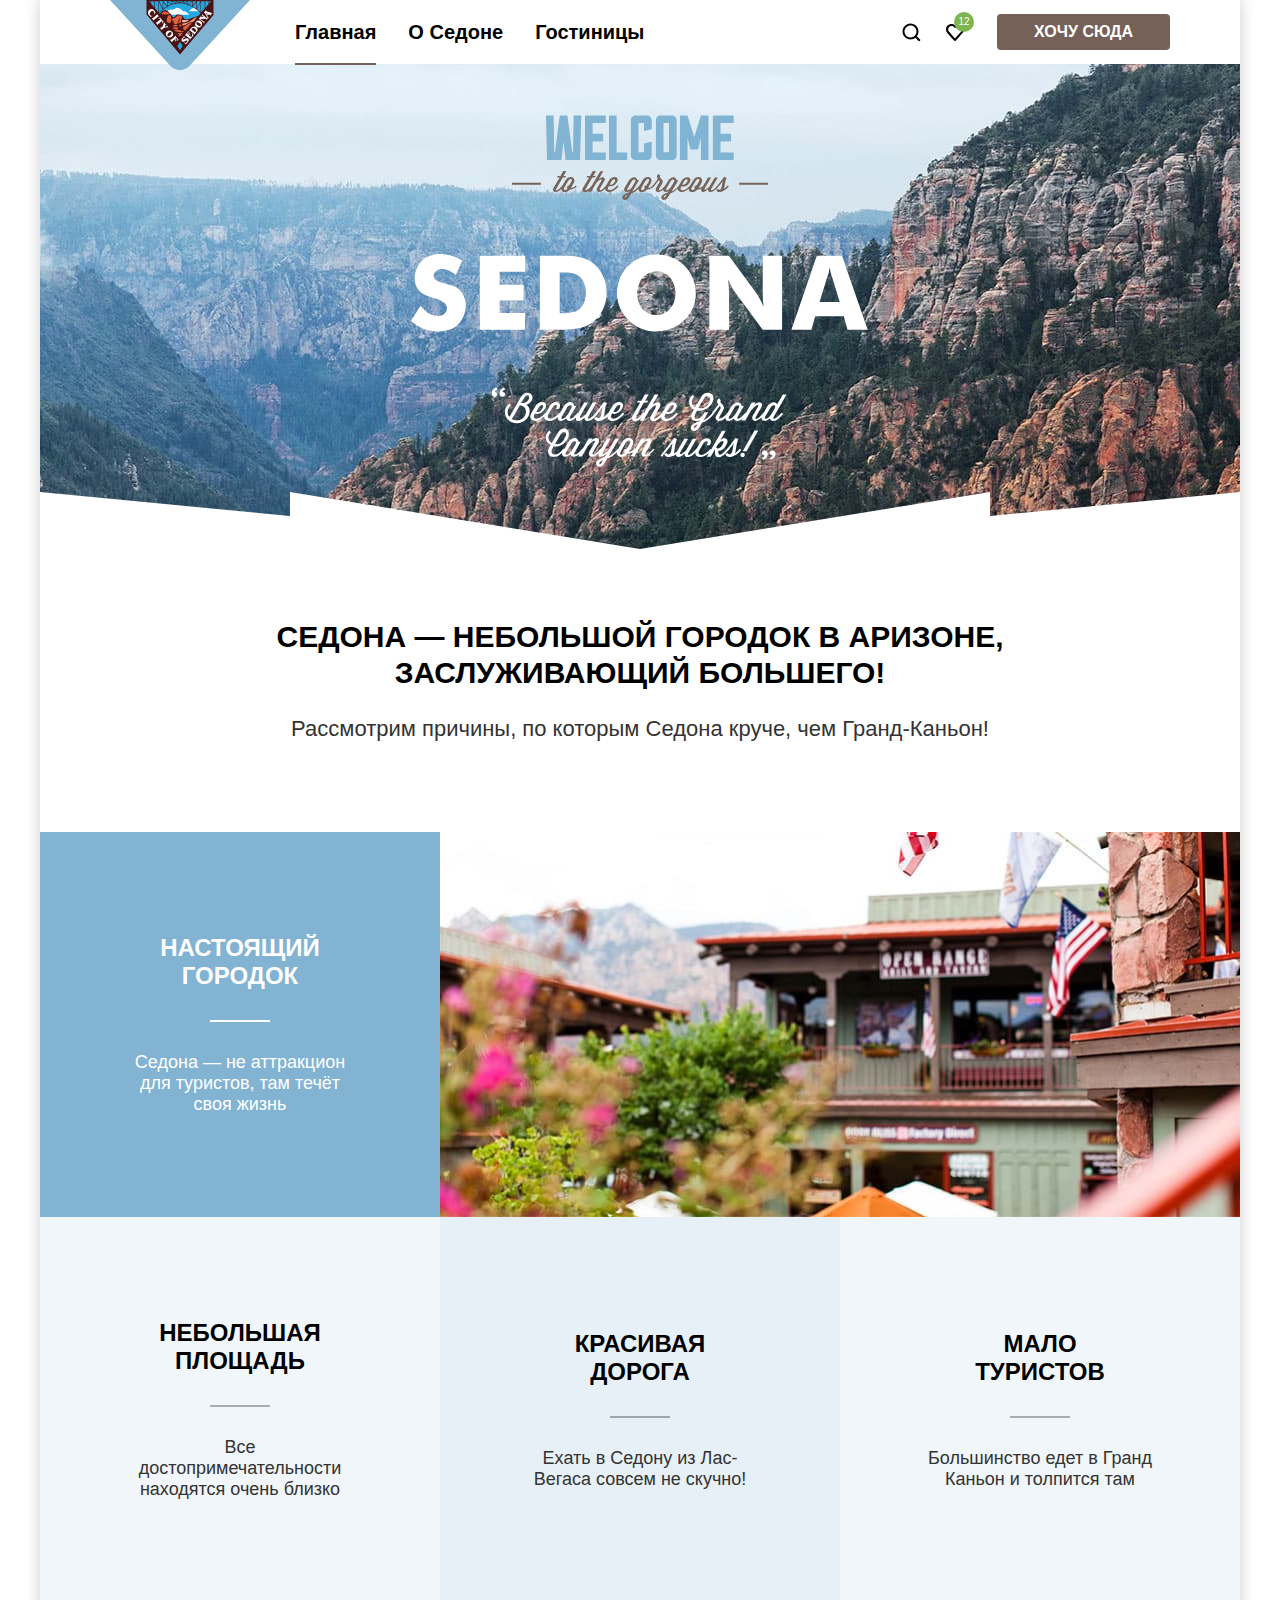
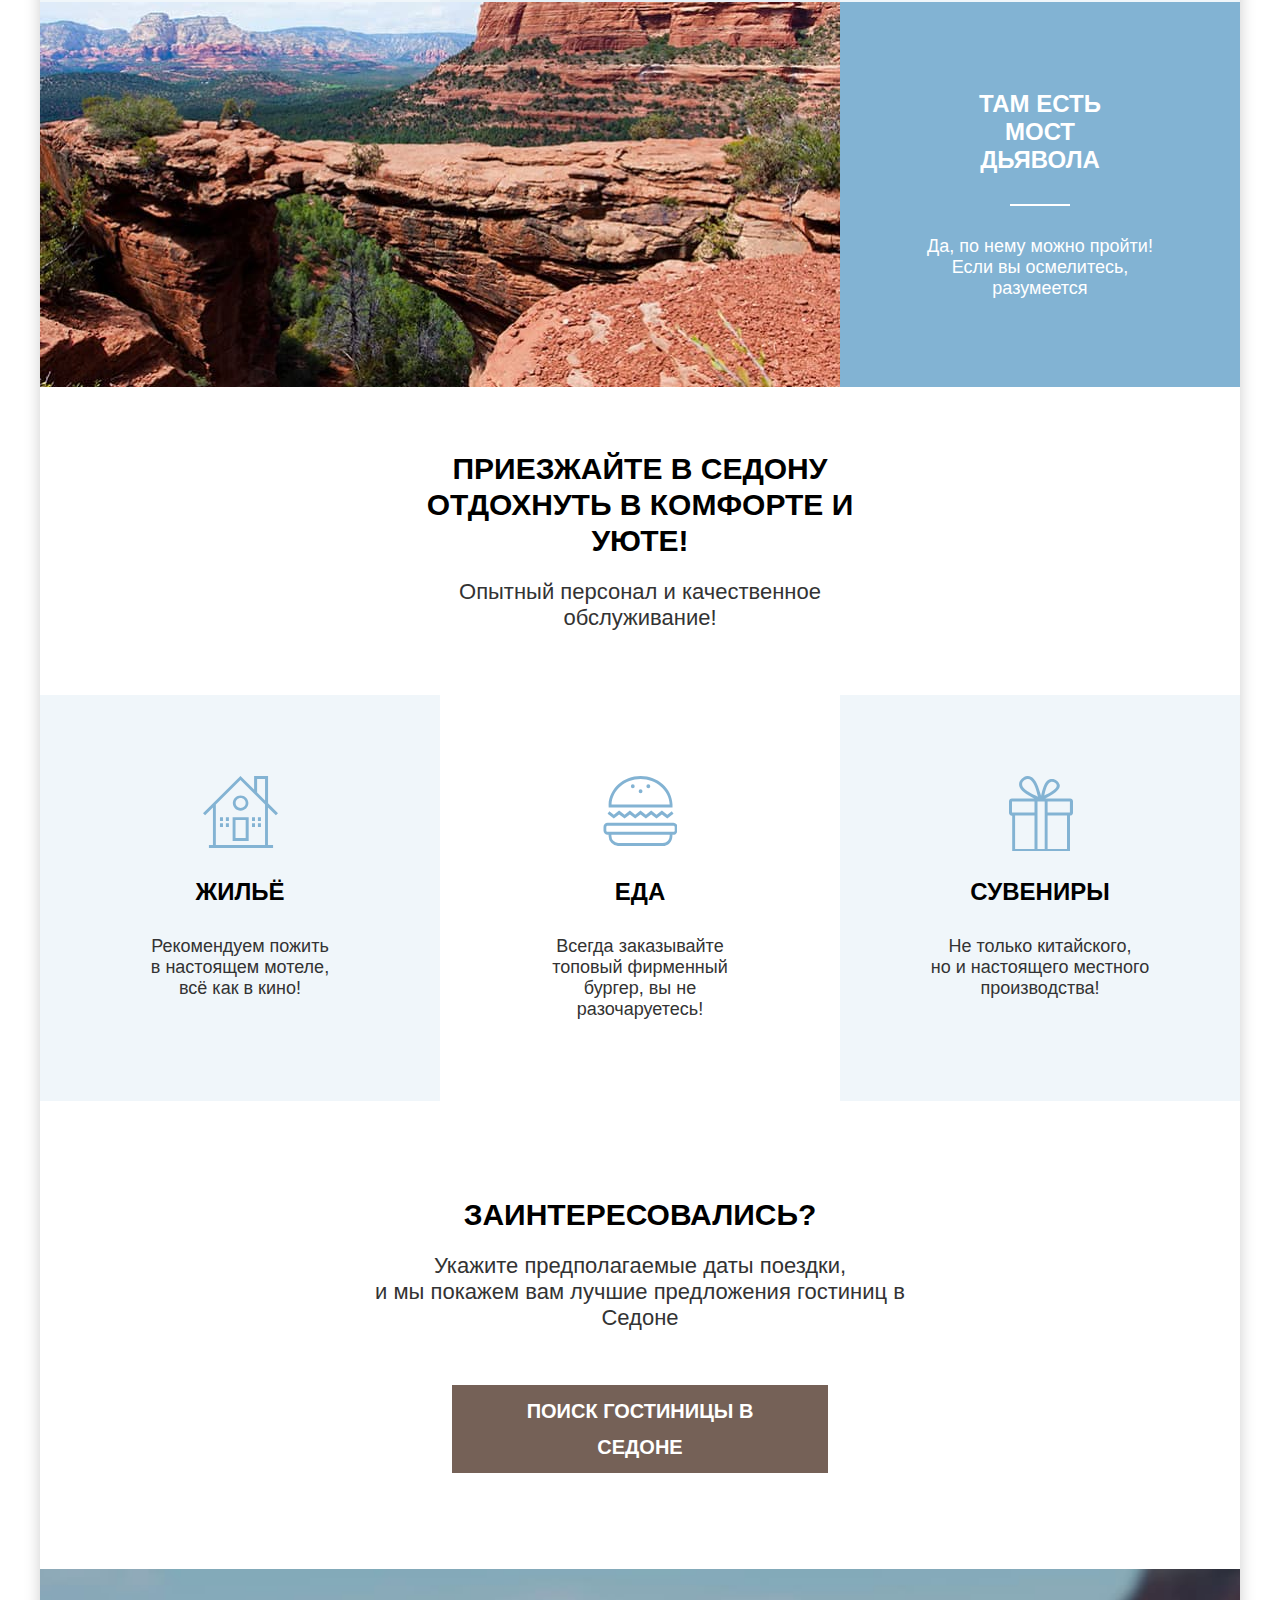
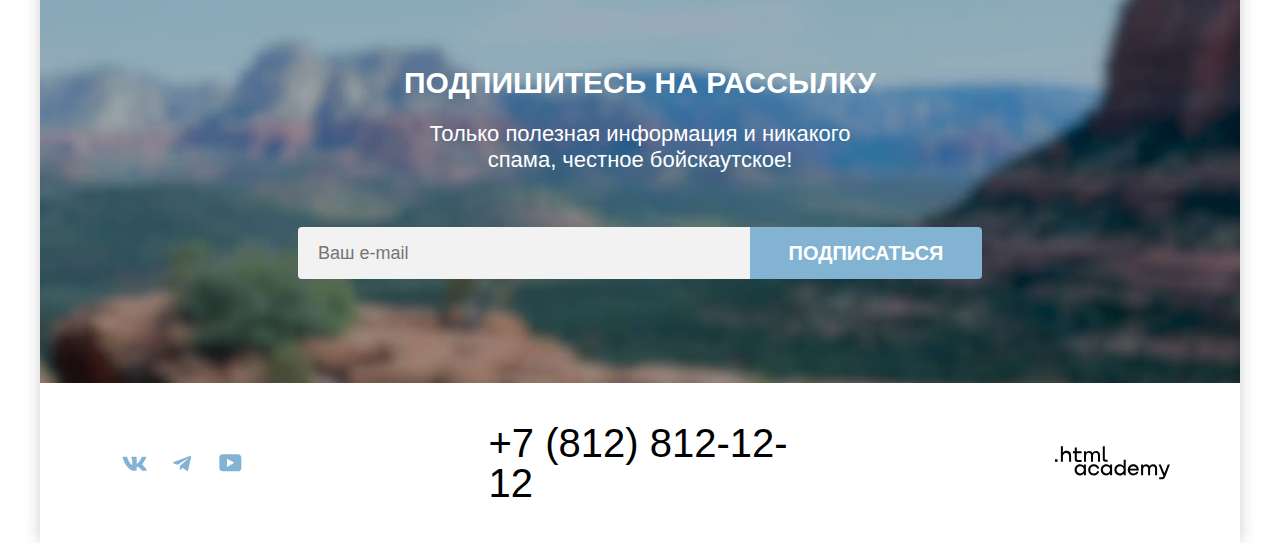
==== commit 37d8d429: "Merge pull request #1 from Naz-Vlad/master" ====
--- a/index.html
+++ b/index.html
@@ -10,7 +10,7 @@
     <div class="page-container">
       <header class="main-header" data-test="header">
         <nav class="navigation">
-          <a class="base-effect" href="index.html" aria-current="page">
+          <a class="header-logo-link" href="index.html" aria-current="page">
             <img class="header-logo" src="images/logo.svg" width="140" height="70" alt="Логотип Седона" >
           </a>
           <ul class="navigation-list base-list">
@@ -103,18 +103,18 @@
             </li>
             <li class="service-item service-item-food">
               <h3 class="service-item-title heading-3">Еда</h3>
-              <p class="service-item-text text-block">Всегда заказывайте<br>топовый фирменный бургер,<br>вы не разочаруетесь!</p>
+              <p class="service-item-text text-block">Всегда заказывайте<br>топовый фирменный бургер, вы не разочаруетесь!</p>
             </li>
             <li class="service-item service-item-souvenirs">
               <h3 class="service-item-title heading-3">Сувениры</h3>
-              <p class="service-item-text text-block">Не только китайского,<br>но и настоящего местного<br>производства!</p>
+              <p class="service-item-text text-block">Не только китайского,<br>но и настоящего местного производства!</p>
             </li>
           </ul>
         </section>
         <section class="search" data-test="search">
           <h2 class="search-title heading-2">Заинтересовались?</h2>
           <p class= "search-text text-subtitle">Укажите предполагаемые даты поездки,<br> и мы покажем вам лучшие предложения гостиниц в Седоне</p>
-          <label for="modal-toggle" class="search-button button-search-subscription base-effect-button-1">Поиск гостиницы в Седоне</label>
+          <label tabindex="0" for="modal-toggle" class="search-button button-search-subscription base-effect-button-1">Поиск гостиницы в Седоне</label>
         </section>
         <section class="subscription-index subscription" data-test="subscribe">
           <h2 class="subscription-title heading-2">Подпишитесь на рассылку</h2>
@@ -130,32 +130,34 @@
         </section>
       </main>
       <footer class="main-footer" data-test="footer">
-        <ul class="footer-social-list base-list">
-          <li class="footer-social-item">
-            <a class="footer-social-link" href=" https://vk.com/htmlacademy">
-              <span class="visually-hidden">ВКонтакте</span>
-              <svg aria-hidden="true" focusable="false" width="25" height="15" viewBox="0 0 25 15" xmlns="http://www.w3.org/2000/svg">
-                <path fill-rule="evenodd" clip-rule="evenodd" d="M24.1164 1.80445C24.2824 1.25845 24.1164 0.856445 23.3214 0.856445H20.6964C20.0284 0.856445 19.7204 1.20345 19.5534 1.58645C19.5534 1.58645 18.2184 4.78245 16.3274 6.85845C15.7154 7.46045 15.4374 7.65145 15.1034 7.65145C14.9364 7.65145 14.6854 7.46045 14.6854 6.91345V1.80445C14.6854 1.14845 14.5014 0.856445 13.9454 0.856445H9.81738C9.40038 0.856445 9.14938 1.16045 9.14938 1.44945C9.14938 2.07045 10.0954 2.21445 10.1924 3.96245V7.76045C10.1924 8.59345 10.0394 8.74444 9.70538 8.74444C8.81538 8.74444 6.65038 5.53345 5.36538 1.85945C5.11638 1.14445 4.86438 0.856445 4.19338 0.856445H1.56638C0.816382 0.856445 0.666382 1.20345 0.666382 1.58645C0.666382 2.26845 1.55638 5.65645 4.81138 10.1374C6.98138 13.1974 10.0364 14.8564 12.8194 14.8564C14.4884 14.8564 14.6944 14.4884 14.6944 13.8534V11.5404C14.6944 10.8034 14.8524 10.6564 15.3814 10.6564C15.7714 10.6564 16.4384 10.8484 17.9964 12.3234C19.7764 14.0724 20.0694 14.8564 21.0714 14.8564H23.6964C24.4464 14.8564 24.8224 14.4884 24.6064 13.7604C24.3684 13.0364 23.5184 11.9854 22.3914 10.7384C21.7794 10.0284 20.8614 9.26345 20.5824 8.88045C20.1934 8.38945 20.3044 8.17044 20.5824 7.73345C20.5824 7.73345 23.7824 3.30745 24.1154 1.80445H24.1164Z"/>
-              </svg>
-            </a>
-          </li>
-          <li class="footer-social-item">
-            <a class="footer-social-link footer-social-telegram" href="https://t.me/htmlacademy">
-              <span class="visually-hidden">Телеграм</span>
-              <svg aria-hidden="true" focusable="false" width="18" height="16" viewBox="0 0 18 16" xmlns="http://www.w3.org/2000/svg">
-                <path d="M16.785 0.955705L0.840489 7.1042C-0.247661 7.54126 -0.241365 8.14828 0.640845 8.41897L4.73445 9.69597L14.2058 3.72014C14.6537 3.44766 15.0629 3.59424 14.7265 3.89281L7.05283 10.8183H7.05103L7.05283 10.8192L6.77045 15.0387C7.18413 15.0387 7.36669 14.8489 7.59871 14.625L9.58705 12.6915L13.7229 15.7464C14.4855 16.1664 15.0332 15.9506 15.2229 15.0405L17.9379 2.2453C18.2158 1.13107 17.5126 0.626562 16.785 0.955705Z"/>
-              </svg>
-            </a>
-          </li>
-          <li class="footer-social-item">
-            <a class="footer-social-link footer-social-youtube" href="https://www.youtube.com/user/htmlacademyru">
-              <span class="visually-hidden">Ютуб</span>
-              <svg aria-hidden="true" focusable="false" width="23" height="18" viewBox="0 0 23 18" xmlns="http://www.w3.org/2000/svg">
-                <path d="M18.9402 0.356445H3.50738C1.64668 0.356445 0.333252 1.9502 0.333252 3.75645V13.8502C0.333252 15.7627 1.64668 17.3564 3.50738 17.3564H19.1591C20.8009 17.3564 22.3333 15.7627 22.3333 13.9564V3.75645C22.1143 1.9502 20.8009 0.356445 18.9402 0.356445ZM7.99494 12.8939V4.81894L15.3283 8.85645L7.99494 12.8939Z"/>
-              </svg>
-            </a>
-          </li>
-        </ul>
+        <div class="footer-social-container">
+          <ul class="footer-social-list base-list">
+            <li class="footer-social-item">
+              <a class="footer-social-link" href=" https://vk.com/htmlacademy">
+                <span class="visually-hidden">ВКонтакте</span>
+                <svg aria-hidden="true" focusable="false" width="25" height="15" viewBox="0 0 25 15" xmlns="http://www.w3.org/2000/svg">
+                  <path fill-rule="evenodd" clip-rule="evenodd" d="M24.1164 1.80445C24.2824 1.25845 24.1164 0.856445 23.3214 0.856445H20.6964C20.0284 0.856445 19.7204 1.20345 19.5534 1.58645C19.5534 1.58645 18.2184 4.78245 16.3274 6.85845C15.7154 7.46045 15.4374 7.65145 15.1034 7.65145C14.9364 7.65145 14.6854 7.46045 14.6854 6.91345V1.80445C14.6854 1.14845 14.5014 0.856445 13.9454 0.856445H9.81738C9.40038 0.856445 9.14938 1.16045 9.14938 1.44945C9.14938 2.07045 10.0954 2.21445 10.1924 3.96245V7.76045C10.1924 8.59345 10.0394 8.74444 9.70538 8.74444C8.81538 8.74444 6.65038 5.53345 5.36538 1.85945C5.11638 1.14445 4.86438 0.856445 4.19338 0.856445H1.56638C0.816382 0.856445 0.666382 1.20345 0.666382 1.58645C0.666382 2.26845 1.55638 5.65645 4.81138 10.1374C6.98138 13.1974 10.0364 14.8564 12.8194 14.8564C14.4884 14.8564 14.6944 14.4884 14.6944 13.8534V11.5404C14.6944 10.8034 14.8524 10.6564 15.3814 10.6564C15.7714 10.6564 16.4384 10.8484 17.9964 12.3234C19.7764 14.0724 20.0694 14.8564 21.0714 14.8564H23.6964C24.4464 14.8564 24.8224 14.4884 24.6064 13.7604C24.3684 13.0364 23.5184 11.9854 22.3914 10.7384C21.7794 10.0284 20.8614 9.26345 20.5824 8.88045C20.1934 8.38945 20.3044 8.17044 20.5824 7.73345C20.5824 7.73345 23.7824 3.30745 24.1154 1.80445H24.1164Z"/>
+                </svg>
+              </a>
+            </li>
+            <li class="footer-social-item">
+              <a class="footer-social-link footer-social-telegram" href="https://t.me/htmlacademy">
+                <span class="visually-hidden">Телеграм</span>
+                <svg aria-hidden="true" focusable="false" width="18" height="16" viewBox="0 0 18 16" xmlns="http://www.w3.org/2000/svg">
+                  <path d="M16.785 0.955705L0.840489 7.1042C-0.247661 7.54126 -0.241365 8.14828 0.640845 8.41897L4.73445 9.69597L14.2058 3.72014C14.6537 3.44766 15.0629 3.59424 14.7265 3.89281L7.05283 10.8183H7.05103L7.05283 10.8192L6.77045 15.0387C7.18413 15.0387 7.36669 14.8489 7.59871 14.625L9.58705 12.6915L13.7229 15.7464C14.4855 16.1664 15.0332 15.9506 15.2229 15.0405L17.9379 2.2453C18.2158 1.13107 17.5126 0.626562 16.785 0.955705Z"/>
+                </svg>
+              </a>
+            </li>
+            <li class="footer-social-item">
+              <a class="footer-social-link footer-social-youtube" href="https://www.youtube.com/user/htmlacademyru">
+                <span class="visually-hidden">Ютуб</span>
+                <svg aria-hidden="true" focusable="false" width="23" height="18" viewBox="0 0 23 18" xmlns="http://www.w3.org/2000/svg">
+                  <path d="M18.9402 0.356445H3.50738C1.64668 0.356445 0.333252 1.9502 0.333252 3.75645V13.8502C0.333252 15.7627 1.64668 17.3564 3.50738 17.3564H19.1591C20.8009 17.3564 22.3333 15.7627 22.3333 13.9564V3.75645C22.1143 1.9502 20.8009 0.356445 18.9402 0.356445ZM7.99494 12.8939V4.81894L15.3283 8.85645L7.99494 12.8939Z"/>
+                </svg>
+              </a>
+            </li>
+          </ul>
+        </div>
         <a class="footer-phone base-effect" href="tel:+78128121212">+7 (812) 812-12-12</a>
         <a class="footer-author base-effect-icon" href="https://htmlacademy.ru/">
           <svg aria-hidden="true" focusable="false" width="115" height="34" viewBox="0 0 115 34" xmlns="http://www.w3.org/2000/svg">
@@ -180,7 +182,7 @@
       <input type="checkbox" hidden class="modal-toggle" name="modal-toggle" id="modal-toggle">
       <div class="modal-inner-container">
         <div class="modal modal-auth">
-          <label for="modal-toggle" class="modal-close-button">
+          <label tabindex="0" for="modal-toggle" class="modal-close-button">
             <span class="visually-hidden">Закрыть</span>
           </label>
           <section class="modal-content">
@@ -204,7 +206,7 @@
               </div>
               <div class="field-group">
                 <label class="form-label" for="departure">
-                  Дата выезда:
+                  Дата  Выезда:
                 </label>
                 <input
                   class="nput-check-in"
@@ -222,13 +224,13 @@
                 <div class="field-group">
                   <label class="form-label">Взрослые:</label>
                   <div class="label-container adults">
-                    <button class="form-label-min base-effect-min" type="button">
+                    <button class="form-label-min base-effect-min" type="button" onclick="handleChangeCount('adults-check', 'minus')">
                       <svg aria-hidden="true" focusable="false" width="14" height="2" viewBox="0 0 14 2" xmlns="http://www.w3.org/2000/svg">
                         <path d="M0 0L0 2L14 2V0L0 0Z"/>
                       </svg>
                       <span class="visually-hidden">Укажите количество взрослых</span>
                     </button>
-                    <button class="form-label-max base-effect-max" type="button">
+                    <button  class="form-label-max base-effect-max" type="button" onclick="handleChangeCount('adults-check', 'plus')">
                       <svg aria-hidden="true" focusable="false" width="14" height="14" viewBox="0 0 14 14" xmlns="http://www.w3.org/2000/svg">
                         <path d="M14 6H8V0H6V6H0V8H6V14H8V8H14V6Z"/>
                       </svg>
@@ -238,6 +240,7 @@
                       type="number"
                       name="adults"
                       placeholder="2"
+                      id="adults-check"
                     >
                   </div>
                 </div>
@@ -250,12 +253,12 @@
                     <p class="form-nation">Укажите количество детей, которые будут с вами, возраст которых от 6 до 18 лет. Дети до 6 лет размещаются бесплатно.</p>
                   </div>
                   <div class="label-container">
-                    <button class="form-label-min base-effect-min" type="button">
+                    <button class="form-label-min base-effect-min" type="button" onclick="handleChangeCount('children-check', 'minus')">
                       <svg aria-hidden="true" focusable="false" width="14" height="2" viewBox="0 0 14 2" xmlns="http://www.w3.org/2000/svg">
                         <path d="M0 0L0 2L14 2V0L0 0Z"/>
                       </svg>
                     </button>
-                    <button class="form-label-max base-effect-max" type="button">
+                    <button class="form-label-max base-effect-max" type="button" onclick="handleChangeCount('children-check', 'plus')">
                       <svg aria-hidden="true" focusable="false" width="14" height="14" viewBox="0 0 14 14" xmlns="http://www.w3.org/2000/svg">
                         <path d="M14 6H8V0H6V6H0V8H6V14H8V8H14V6Z"/>
                       </svg>
@@ -265,15 +268,25 @@
                       type="number"
                       name="children"
                       placeholder="2"
+                      id="children-check"
                     >
+                  </div>
                 </div>
               </div>
-            </div>
             <button class="button-date base-effect-button" type="submit">Найти</button>
           </form>
         </section>
         </div>
       </div>
     </div>
+    <script>
+      const handleChangeCount = (inputId, action) => {
+        const input = document.getElementById(inputId);
+        const min = Number(input.min);
+        const diff = action === 'minus' ? -1 : 1;
+        const newValue = Number(input.value) + diff;
+        input.value = newValue < min ? min : newValue;
+      }
+    </script>
   </body>
 </html>
--- a/styles/styles.css
+++ b/styles/styles.css
@@ -1,1321 +1,1329 @@
-  @font-face {
-    font-family: 'PT Sans';
-    font-style: normal;
-    font-weight: 400;
-    src: url('../fonts/ptsans-400.woff2') format('woff2');
-    font-display: swap;
-  }
-
-  @font-face {
-    font-family: 'PT Sans';
-    font-style: normal;
-    font-weight: 700;
-    src: url('../fonts/ptsans-700.woff2') format('woff2');
-    font-display: swap;
-  }
-
-  :root {
-    --color-text-basic-1: #000000;
-    --color-text-basic-2: #333333;
-    --color-text-basic-3: #ffffff;
-    --color-text-basic-4: rgba(255, 255, 255, 0.3);
-
-    --background-basic-1: rgba(131, 179, 211, 0.12);
-    --background-basic-2: rgba(131, 179, 211, 0.2);
-    --background-basic-3: #82B3D3;
-    --background-basic-4: #ffffff;
-    --background-basic-5: #f2f2f2;
-    --background-basic-6: #e6e6e6;
-
-    --color-botton-basic: #756157;
-    --color-botton-second: #82B3D3;
-    --color-botton-select: #7DB54F;
-
-    --color-effect-1: rgba(117, 97, 87, 0.3);
-    --color-effect-2: #756157;
-    --color-effect-3: rgba(0, 0, 0, 0.2);
-
-    --font-weight-bold: 700;
-  }
-
-  html {
-    height: 100%;
-  }
-
-  .visually-hidden {
-    position: absolute;
-    width: 1px;
-    height: 1px;
-    margin: -1px;
-    padding: 0;
-    border: 0;
-    clip: rect(0 0 0 0);
-    overflow: hidden;
-  }
-
-  body {
-    width: 1280px;
-    margin: 0 auto;
-    height: 100%;
-    font-family: 'PT Sans', sans-serif;
-    font-style: normal;
-    font-weight: 400;
-    font-size: 16px;
-    line-height: 20px;
-    background-color: var(--background-basic-4);
-    color: var(--color-text-basic-2);
-  }
-
-  .base-list {
-    margin: 0;
-    padding: 0;
-    list-style: none;
-  }
-
-  .page-container {
-    display: flex;
-    flex-direction: column;
-    width: 1200px;
-    margin: 0 40px;
-    min-height: 100%;
-    box-shadow: 0 0 15px 0 rgba(0, 0, 0, 0.2);
-  }
-
-  /* заголовки */
-
-  .heading-1{
-    font-weight: var(--font-weight-bold);
-    font-size: 60px;
-    line-height: 78px;
-  }
-
-  .heading-2 {
-    font-weight: var(--font-weight-bold);
-    font-size: 30px;
-    line-height: 36px;
-    text-transform: uppercase;
-    color: var(--color-text-basic-1);
-  }
-
-  .heading-3 {
-    font-weight: var(--font-weight-bold);
-    font-size: 24px;
-    line-height: 28px;
-    margin: 0;
-  }
-
-  /* тексты */
-
-  .text-subtitle {
-    font-size: 22px;
-    line-height: 26px;
-    margin: 0;
-  }
-
-  .text-block {
-    font-family: inherit;
-    font-size: 18px;
-    line-height: 21px;
-    margin: 0;
-  }
-
-  /*кнопки*/
-
-  .button {
-    display: flex;
-    align-items: center;
-    justify-content: center;
-    font-family: inherit;
-    padding: 8px;
-    font-size: 16px;
-    line-height: 20px;
-    text-transform: uppercase;
-    text-decoration: none;
-    font-weight: var(--font-weight-bold);
-    color: var(--color-text-basic-3);
-    background-color: var(--color-botton-basic);
-    border-radius: 4px;
-    border: none;
-    cursor: pointer;
-    word-break: break-word;
-    transition:all;
-  }
-
-  .button-search-subscription {
-    display: flex;
-    align-items: center;
-    justify-content: center;
-    font-family: inherit;
-    font-weight: var(--font-weight-bold);
-    font-size: 20px;
-    line-height: 36px;
-    text-transform: uppercase;
-    color: var(--color-text-basic-3);
-    padding: 8px 30px;
-    border: none;
-    cursor: pointer;
-    transition:all;
-  }
-
-  .button-select {
-    background-color: var(--color-botton-second);
-  }
-
-  .button-rating {
-    font-weight: 400;
-    color: var(--color-text-basic-2);
-    background-color: var(--background-basic-5);
-  }
-
-  .base-effect:hover,
-  .base-effect:focus  {
-      color: var(--color-effect-2);
-  }
-
-  .base-effect:focus:active {
-      color: var(--color-effect-1);
-  }
-
-  .base-effect-icon:hover,
-  .base-effect-icon:focus {
-    fill: var(--color-effect-2);
-  }
-
-  .base-effect-icon:active {
-    fill: var(--color-effect-1);
-  }
-
-  .base-effect-button:hover,
-  .base-effect-button:focus {
-    background-color: #68A2CA
-  }
-
-  .base-effect-button-1:hover,
-  .base-effect-button-1:focus {
-   background-color: #615048;
-  }
-
-  .base-effect-button-1:active,
-  .base-effect-button:active {
-    color: var(--color-text-basic-4);
-  }
-
-  /* шапка */
-
-  .main-header {
-    padding: 0 70px;
-  }
-
-  .header-logo {
-    position: absolute;
-    display: block;
-    width: 140px;
-    height: 70px;
-  }
-
-  .navigation {
-    position: relative;
-    display: flex;
-  }
-
-  .navigation-list {
-    display: flex;
-    flex-wrap: wrap;
-    margin-left: 169px;
-    margin-right: auto;
-  }
-
-  .navigation-user{
-    min-width: 310px;
-    justify-content: flex-end;
-    margin-right: 0;
-  }
-
-  .navigation-link {
-    position: relative;
-    display: block;
-    padding: 20px 0;
-    font-weight: var(--font-weight-bold);
-    font-size: 20px;
-    line-height: 24px;
-    color: var(--color-text-basic-1);
-    text-decoration: none;
-  }
-
-  .navigation-item {
-    padding: 0 16px;
-  }
-
-  .navigation-user .navigation-item {
-    display: flex;
-    justify-content: center;
-    align-content: center;
-    min-width: 20px;
-    min-height: 20px;
-    padding: 0 12px;
-    padding-top: 2px;
-  }
-
-  .navigation-user {
-    flex-wrap: wrap;
-    max-width: 300px;
-  }
-
-  .favorites-link {
-    position: relative;
-  }
-
-  .number-favorites {
-    position: absolute;
-    display: flex;
-    justify-content: center;
-    align-items: center;
-    font-weight: 400;
-    font-size: 10px;
-    line-height: 10px;
-    min-width: 20px;
-    height: 20px;
-    border-radius: 10vw;
-    color: var(--background-basic-4);
-    background-color: var(--color-botton-select);
-    left: 8px;
-    top: 10px;
-  }
-
-   .navigation-button {
-    margin: 14px 0 14px 20px;
-    padding: 8px 37px;
-  }
-
-   .navigation-link.navigation-link-current::after {
-    content: '';
-    position: absolute;
-    left: 0;
-    bottom: -1px;
-    width: 100%;
-    border-bottom: 2px solid #756257;
-  }
-
-  .main-content {
-    flex-grow: 1;
-    margin-top: -3px;
-  }
-
-    /* приветствие */
-
-  .hero {
-    background-image: url('../images/divider.png'),
-    url('../images/index-background.jpg');
-    background-position: bottom, top;
-    background-size: 100% auto;
-    background-repeat: no-repeat;
-    background-color: var(--color-botton-select);
-    height: 485px;
-  }
-
-  .business-card {
-    display: block;
-    width: 458px;
-    margin: 0 auto;
-    padding-top: 51px;
-  }
-
-      /*преимущества*/
-  .advantages {
-    text-align: center;
-  }
-
-  .advantages-header-container {
-    width: 885px;
-    margin: 70px auto 90px;
-  }
-
-  .advantages-title {
-    margin: 0 auto 25px;
-  }
-
-  .advantages-list {
-    display: flex;
-    flex-wrap: wrap;
-    width: 1200px;
-  }
-
-  .advantages-list-img {
-    background-color: var(--background-basic-3);
-    color:  var(--color-text-basic-3);
-    display: flex;
-    justify-content: space-between;
-    flex-wrap: wrap;
-  }
-
-  .advantages-list li:last-child {
-    flex-direction: row-reverse;
-  }
-
-  .list-img-item,
-  .advantages-list-item {
-    box-sizing: border-box;
-    display: flex;
-    flex-direction: column;
-    justify-content: center;
-    width: 400px;
-    min-height: 385px;
-    padding: 85px;
-  }
-
-  .list-img-title {
-    text-transform: uppercase;
-    width: 172px;
-    margin: 0 auto;
-  }
-
-  .advantages-list-title {
-    text-transform: uppercase;
-    color: var(--color-text-basic-1);
-    width: 175px;
-    margin: 0 auto;
-  }
-
-  .background-basic-1 {
-    background-color: var(--background-basic-1);
-  }
-
-  .background-basic-2 {
-    background-color: var(--background-basic-2);
-  }
-
-  .list-img-item .list-img-title::after {
-    content: '';
-    display: block;
-    width: 60px;
-    height: 2px;
-    margin: 30px auto;
-    background-color: var(--background-basic-4);
-  }
-
-  .advantages-list-item .advantages-list-title::after {
-    content: '';
-    display: block;
-    width: 60px;
-    height: 2px;
-    margin: 30px auto;
-    background-color: rgba(0, 0, 0, 0.3);
-  }
-
-    /*сервис*/
-
-  .service {
-    text-align: center;
-  }
-
-  .service-header-container {
-    width: 515px;
-    margin: 64px auto;
-  }
-
-  .service-title {
-    margin: 0 auto 20px;
-  }
-
-  .service-list {
-    display: flex;
-    flex-wrap: wrap;
-    background-color: var(--background-basic-1);
-  }
-
-  .service-item {
-    position: relative;
-    box-sizing: border-box;
-    display: flex;
-    flex-direction: column;
-    justify-content: center;
-    width: 400px;
-    padding: 183px 85px 81px;
-  }
-
-  .service-item-title {
-    text-transform: uppercase;
-    color: var(--color-text-basic-1);
-    margin: 0 auto 30px;
-  }
-
-  .service-list li:nth-of-type(2) {
-    background-color: var(--background-basic-4);
-  }
-
-  .service-item-housing::before {
-    content: "";
-    width: 75px;
-    height: 72px;
-    position: absolute;
-    background-image: url("../images/icon/housing.svg");
-    top: 81px;
-    left: 50%;
-    transform: translateX(-50%)
-  }
-
-  .service-item-food::before {
-    content: "";
-    width: 74px;
-    height: 70px;
-    position: absolute;
-    background-image: url("../images/icon/food.svg");
-    top: 81px;
-    left: 50%;
-    transform: translateX(-50%)
-  }
-
-  .service-item-souvenirs::before {
-    content: "";
-    width: 64px;
-    height: 76px;
-    position: absolute;
-    background-image: url("../images/icon/souvenirs.svg");
-    top: 81px;
-    left: 50%;
-    transform: translateX(-50%)
-  }
-
-  .search {
-    text-align: center;
-    width: 600px;
-    margin: 96px auto;
-  }
-
-  .search-title {
-    margin: 0 auto 20px;
-  }
-
-  .search-button {
-    background-color: var(--color-botton-basic);
-    width: 316px;
-    margin: 54px auto 0;
-  }
-
-     /* блок подписка */
-
-  .subscription-index {
-    background-color: var(--background-basic-3);
-    background-image: url('../images/subscription.jpg');
-    background-size: cover;
-    background-repeat: no-repeat;
-    background-position: center;
-    color: var(--color-text-basic-3);
-  }
-
-  .subscription {
-    text-align: center;
-    padding-top: 96px;
-    padding-bottom: 104px;
-  }
-
-  .subscription-title  {
-    margin: 0 auto 20px;
-    max-width: 685px;
-  }
-
-  .subscription-text {
-    width: 475px;
-    margin: 0 auto;
-  }
-
-  .subscription-index .subscription-title {
-    color: var(--color-text-basic-3);
-  }
-
-  .subscription-index .text-basic {
-    color: var(--color-text-basic-3);
-  }
-
-  .subscription-form {
-    display: flex;
-    justify-content: center;
-    flex-wrap: wrap;
-    max-width: 700px;
-    margin: 54px auto 0;
-   }
-
-  .input {
-    width: 412px;
-    min-height: 100%;
-    padding: 0 20px;
-    font: inherit;
-    font-size: 18px;
-    line-height: 24px;
-    border-radius: 4px 0 0 4px;
-    background-color: var(--background-basic-5);
-    border: none;
-  }
-
-  .button-subscription {
-    width: 232px;
-    background-color: var(--color-botton-second);
-    border-radius: 0 4px 4px 0;
-  }
-
-  /* каталог  - фильтр */
-
-  .filter {
-    padding: 35px 70px 70px;
-    background-color: var(--background-basic-3);
-    color: var(--color-text-basic-3);
-    background-image: url('../images/filter-background.jpg');
-    background-repeat: no-repeat;
-    background-size: cover;
-    background-position: center;
-  }
-
-  .filter-title {
-    margin: 0 0 8px;
-  }
-
-  .breadcrumbs-list{
-    display: flex;
-    align-items: center;
-    margin-bottom: 40px;
-  }
-
-  .breadcrumbs-list-link {
-    display: flex;
-    align-items: center;
-    line-height: 21px;
-    text-decoration: none;
-    cursor: pointer;
-  }
-
-  .icon-home {
-    fill: var(--background-basic-4);
-  }
-
-  .breadcrumbs-list-icon::after {
-    content: '';
-    width: 7px;
-    height: 10px;
-    margin: 0 10px;
-    background-image: url(../images/arrow.svg);
-    background-repeat: no-repeat;
-
-  }
-
-  .catalog-filter {
-    display: flex;
-
-  }
-
-  .catalog-filter-group {
-    display: flex;
-    padding: 0;
-    margin: 0;
-    border: none;
-    margin-right: 70px;
-  }
-
-  .catalog-filter-group-price {
-    margin-left: auto;
-  }
-
-  .catalog-filter-title {
-    font-weight: var(--font-weight-bold);
-    font-size: 20px;
-    line-height: 24px;
-    max-width: 153px;
-    margin-bottom: 32px;
-  }
-
-  .catalog-filter-list {
-    display: flex;
-    flex-direction: column;
-    gap: 16px;
-  }
-
-  .catalog-filter-item{
-    font-size: 18px;
-    line-height: 23px;
-  }
-
-  /* консоль */
-  .control {
-    position: relative;
-    display: block;
-    padding-left: 36px;
-    cursor: pointer;
-  }
-
-  /* маркер */
-  .control-mark {
-    position: absolute;
-    top: 2px;
-    left: -1px;
-    width: 20px;
-    height: 20px;
-    background-color:  var(--background-basic-4);
-    border-radius: 4px;
-  }
-
-  .catalog-filter-effect:hover {
-    opacity: 60%;
-  }
-
-  .catalog-filter-effect:active  {
-    opacity: 30%;
-  }
-
-  .control-input:focus-visible + .control-mark {
-    outline: 3px solid #83B3D3
-  }
-
-  .control:has(.control-input:disabled) {
-    opacity: 30%;
-    pointer-events: none;
-  }
-
-  .control-input[type="checkbox"]:checked + .control-mark::after {
-    content: "";
-    position: absolute;
-    display: block;
-    top: 5px;
-    left: 5px;
-    width: 12px;
-    height: 10px;
-    background-image: url(../images/checkbox.svg);
-    background-repeat: no-repeat;
-    background-size: contain;
-  }
-
-  .control-input[type="radio"] + .control-mark {
-    border-radius: 50%;
-  }
-
-  .control-input[type="radio"]:checked + .control-mark::before {
-    position: absolute;
-    top: 5px;
-    left: 5px;
-    width: 10px;
-    height: 10px;
-    background-color: #3F5E72;
-    border-radius: 50%;
-    content: "";
-  }
-
-
-  .button-container {
-    display: flex;
-    flex-direction: column;
-    margin-top: 56px;
-  }
-
-  .range-scale {
-    position: relative;
-    width: 226px;
-    height: 4px;
-    margin-top: 44px;
-    background-color: var(--background-basic-4);
-  }
-
-  .range-bar {
-    position: absolute;
-    height: 4px;
-    background-color: var(--color-text-basic-4);
-  }
-
-  .range-toggle {
-    position: absolute;
-    width: 20px;
-    height: 20px;
-    background-color: var(--background-basic-4);
-    border-radius: 5px;
-    border: none;
-    cursor: pointer;
-  }
-
-  .range-wrapper-inputs {
-    display: flex;
-    flex-wrap: wrap;
-    min-width: 288px;
-  }
-
-  .control-price {
-    position: relative;
-  }
-
-  .control-max-price,
-  .control-min-price {
-    box-sizing: border-box;
-    width: 143px;
-    height: 48px;
-    font-family: inherit;
-    font-weight: var(--font-weight-bold);
-    font-size: 18px;
-    line-height:24px;
-    color: var(--color-text-basic-1);
-    background-color: var(--background-basic-5);
-    border: 1px solid var(--background-basic-5);
-    padding: 12px 20px;
-    cursor: pointer;
-  }
-
-  .control-min-price {
-   border-radius: 4px 0 0 4px;
-  }
-
-  .control-max-price:hover,
-  .control-min-price:hover {
-    background-color: var(--background-basic-6);
-  }
-
-  .control-max-price {
-    border-radius: 0 4px 4px 0;
-    margin-left: 1px;
-  }
-
-  .control-price span {
-    position: absolute;
-    font-family: inherit;
-    font-size: 18px;
-    line-height:24px;
-    left: 103px;
-    top: 12px;
-    color: var(--color-text-basic-2);
-
-  }
-
-  .toggle-min {
-    top: -8px;
-    right: 267px;
-  }
-
-  .toggle-max {
-    top: -8px;
-    right: 61px;
-  }
-
-  .range-toggle:active:hover,
-  .range-toggle:active :focus {
-    box-shadow: 0px 4px 10px 0px rgba(0, 0, 0, 0.25);
-  }
-
-  .range-toggle:active  {
-    outline: 2px solid #83B3D3;
-    box-shadow: 0 7px 15px 0 rgba(0, 0, 0, 0.4);
-
-  }
-
-  .button-apply {
-    padding: 8px 50px;
-  }
-
-  .button-reset  {
-    background-color: transparent;
-    margin-top: 32px;
-  }
-
-  .button-reset:hover {
-    opacity: 60%;
-  }
-
-  .button-reset:active {
-    opacity: 30%;
-  }
-
-  /* каталог-гостиницы*/
-
-  .catalog-hotel {
-    padding: 50px 70px 60px;
-  }
-
-  .sorting-container {
-   display: flex;
-   justify-content: flex-end;
-   margin-bottom: 39px;
-  }
-
-  .found {
-    display: flex;
-    align-items: center;
-    margin: 6px auto 6px 0;
-    color: var(--color-text-basic-1);
-  }
-
-  .select-control {
-    margin: 0;
-    display: block;
-    appearance: none;
-    width: 293px;
-    min-height: 49px;
-    padding: 0 18px;
-    border: 2px solid #E5E5E5;
-    color: var(--color-text-basic-2);
-    border-radius: 4px;
-  }
-
-  .select-container {
-    position: relative;
-  }
-
-  .select-arrow {
-    position: absolute;
-    width: 12px;
-    height: 8px;
-    background-image: url(../images/arrow-select.svg);
-    background-repeat: no-repeat;
-    background-position: center;
-    right: 21px;
-    top:50%;
-    transform: translateY(-50%);
-  }
-
-  .select-control:hover  {
-    border: 2px solid #68A2CA
-  }
-
-  .switcher-list{
-    max-width: 260px;
-    display: flex;
-    flex-wrap: wrap;
-    gap: 8px;
-    margin-left: 68px;
-  }
-
-  .button-card {
-    display: flex;
-    justify-content: center;
-    align-items: center;
-    max-width: 48px;
-    max-height: 48px;
-    border-radius: 4px;
-    padding: 17px 16px;
-    outline: 2px solid #E5E5E5;
-  }
-
-   .card-toggle {
-     opacity: var(--color-text-basic-1)
-  }
-
-   .button-card:hover {
-    outline: 2px solid var(--color-text-basic-1);
-  }
-
-  .hotels-list {
-    display: grid;
-    grid-template-columns: repeat(3, 340px);
-    gap: 20px;
-    padding: 0 0 40px;
-    margin: 0 0 40px;
-    border-bottom: 1px solid var(--background-basic-6);
-  }
-
-  .hotels-card {
-    display: grid;
-    align-content: space-between;
-    align-items: center;
-    grid-template-columns: 1fr 20px 1fr;
-    grid-template-rows: auto max-content;
-    row-gap: 16px;
-    padding: 20px;
-    border: 1px solid var(--background-basic-6);
-    border-radius: 4px;
-  }
-
-  .hotels-card-image {
-    display: block;
-    object-fit: cover;
-  }
-
-  .hotels-card-link {
-    display: block;
-    color: var(--color-text-basic-1);
-    text-decoration: none;
-    grid-column: 1/-1;
-  }
-
-  .button-details,
-  .rating-tall,
-  .hotels-card-price {
-    grid-column: 1/2;
-  }
-
-  .button-select,
-  .button-rating,
-  .price {
-    grid-column: 3/4;
-  }
-
-  .hotels-card-price {
-    word-break: break-word;
-  }
-
-  .price {
-    margin-left: auto;
-    word-break: break-word;
-  }
-
-  .selected-button {
-    background-color: var(--color-botton-select);
-    grid-column: 3/4;
-  }
-
-  .selected-button:active {
-    color: var(--color-text-basic-4);
-  }
-
-  .selected-button:hover,
-  .selected-button:focus {
-    background-color: #6C9E42;
-  }
-
-   /* пагинация */
-
-  .pagination-list {
-    display: flex;
-    flex-wrap: wrap;
-    gap: 8px;
-  }
-
-  .pagination-link {
-    display: flex;
-    align-items: center;
-    justify-content: center;
-    box-sizing: border-box;
-    min-width: 60px;
-    min-height: 60px;
-    padding: 10px;
-    border-radius: 4px;
-    font-weight: var(--font-weight-bold);
-    font-size: 20px;
-    line-height: 36px;
-    color: var(--color-text-basic-3);
-    text-decoration: none;
-    background-color: var(--color-botton-second);
-  }
-
-  .pagination-item span {
-    display: flex;
-    justify-content: center;
-    align-items: center;
-    height: 60px;
-    width: 60px;
-    color: var(--color-text-basic-1);
-  }
-
-  .pagination-current {
-    background-color: var(--background-basic-5);
-    color: var(--color-text-basic-1);
-  }
-
-  .pagination-current:hover,
-  .pagination-current:focus {
-    background-color: var(--background-basic-5);
-    color: var(--color-text-basic-1);
-  }
-
-  /* подвал */
-
-  .main-footer {
-    display: flex;
-    justify-content: space-between;
-    padding: 40px 70px;
-  }
-
-  .footer-phone,
-  .footer-author,
-  .footer-social-link {
-    display: flex;
-    align-items: center;
-    justify-content: center;
-  }
-
-  .footer-social-list  {
-    display: flex;
-    align-items: center;
-    flex-wrap: wrap;
-    margin: 5px 0;
-  }
-
-  .footer-social-link {
-    box-sizing: border-box;
-    min-width: 48px;
-    min-height: 40px;
-    padding: 8px;
-    fill: #83B3D3;
-  }
-
-  .footer-social-link:hover,
-  .footer-social-link:focus{
-    fill: #68A2CA;
-  }
-
-  .footer-social-link:active {
-    fill:rgba(104, 162, 202, 0.3);
-  }
-
-  .footer-phone {
-    font-size: 40px;
-    line-height: 40px;
-    width: 335px;
-    color:var(--color-text-basic-1);
-    text-decoration: none;
-  }
-
-  .footer-author {
-    width: 115px;
-    margin: 8px 0;
-    fill: var(--color-text-basic-1);
-  }
+@font-face {
+  font-family: "PT Sans";
+  font-style: normal;
+  font-weight: 400;
+  src: url("../fonts/ptsans-400.woff2") format("woff2");
+  font-display: swap;
+}
+
+@font-face {
+  font-family: "PT Sans";
+  font-style: normal;
+  font-weight: 700;
+  src: url("../fonts/ptsans-700.woff2") format("woff2");
+  font-display: swap;
+}
+
+:root {
+  --color-text-basic-1: #000000;
+  --color-text-basic-2: #333333;
+  --color-text-basic-3: #ffffff;
+  --color-text-basic-4: rgba(255, 255, 255, 0.3);
+
+  --background-basic-1: rgba(131, 179, 211, 0.12);
+  --background-basic-2: rgba(131, 179, 211, 0.2);
+  --background-basic-3: #82b3d3;
+  --background-basic-4: #ffffff;
+  --background-basic-5: #f2f2f2;
+  --background-basic-6: #e6e6e6;
+
+  --color-botton-basic: #756157;
+  --color-botton-second: #82b3d3;
+  --color-botton-select: #7db54f;
+
+  --color-effect-1: rgba(117, 97, 87, 0.3);
+  --color-effect-2: #756157;
+  --color-effect-3: rgba(0, 0, 0, 0.2);
+
+  --font-weight-bold: 700;
+}
+
+html {
+  height: 100%;
+}
+
+.visually-hidden {
+  position: absolute;
+  width: 1px;
+  height: 1px;
+  margin: -1px;
+  padding: 0;
+  border: 0;
+  clip: rect(0 0 0 0);
+  overflow: hidden;
+}
+
+body {
+  width: 1280px;
+  margin: 0 auto;
+  height: 100%;
+  font-family: "PT Sans", sans-serif;
+  font-style: normal;
+  font-weight: 400;
+  font-size: 16px;
+  line-height: 20px;
+  background-color: var(--background-basic-4);
+  color: var(--color-text-basic-2);
+}
+
+.base-list {
+  margin: 0;
+  padding: 0;
+  list-style: none;
+}
+
+.page-container {
+  display: flex;
+  flex-direction: column;
+  width: 1200px;
+  margin: 0 40px;
+  min-height: 100%;
+  box-shadow: 0 0 15px 0 rgba(0, 0, 0, 0.2);
+}
+
+/* заголовки */
+
+.heading-1 {
+  font-weight: var(--font-weight-bold);
+  font-size: 60px;
+  line-height: 78px;
+}
+
+.heading-2 {
+  font-weight: var(--font-weight-bold);
+  font-size: 30px;
+  line-height: 36px;
+  text-transform: uppercase;
+  color: var(--color-text-basic-1);
+}
+
+.heading-3 {
+  font-weight: var(--font-weight-bold);
+  font-size: 24px;
+  line-height: 28px;
+  margin: 0;
+}
+
+/* тексты */
+
+.text-subtitle {
+  font-size: 22px;
+  line-height: 26px;
+  margin: 0;
+}
+
+.text-block {
+  font-family: inherit;
+  font-size: 18px;
+  line-height: 21px;
+  margin: 0;
+}
+
+/* кнопки */
+
+.button {
+  display: flex;
+  align-items: center;
+  justify-content: center;
+  font-family: inherit;
+  padding: 8px;
+  font-size: 16px;
+  line-height: 20px;
+  text-transform: uppercase;
+  text-decoration: none;
+  font-weight: var(--font-weight-bold);
+  color: var(--color-text-basic-3);
+  background-color: var(--color-botton-basic);
+  border-radius: 4px;
+  border: none;
+  cursor: pointer;
+  word-break: break-word;
+  transition: all;
+}
+
+.button-search-subscription {
+  display: flex;
+  align-items: center;
+  justify-content: center;
+  font-family: inherit;
+  font-weight: var(--font-weight-bold);
+  font-size: 20px;
+  line-height: 36px;
+  text-transform: uppercase;
+  color: var(--color-text-basic-3);
+  padding: 8px 30px;
+  border: none;
+  cursor: pointer;
+  transition: all;
+}
+
+.button-select {
+  background-color: var(--color-botton-second);
+}
+
+.button-rating {
+  font-weight: 400;
+  color: var(--color-text-basic-2);
+  background-color: var(--background-basic-5);
+}
+
+.base-effect:hover,
+.base-effect:focus {
+  color: var(--color-effect-2);
+}
+
+.base-effect:focus:active {
+  color: var(--color-effect-1);
+}
+
+.base-effect-icon:hover,
+.base-effect-icon:focus {
+  fill: var(--color-effect-2);
+}
+
+.base-effect-icon:active {
+  fill: var(--color-effect-1);
+}
+
+.base-effect-button:hover,
+.base-effect-button:focus {
+  background-color: #68a2ca;
+}
+
+.base-effect-button-1:hover,
+.base-effect-button-1:focus {
+  background-color: #615048;
+}
+
+.base-effect-button-1:active,
+.base-effect-button:active {
+  color: var(--color-text-basic-4);
+}
+
+/* шапка */
+
+.main-header {
+  padding: 0 70px;
+}
+
+.header-logo {
+  position: absolute;
+  display: block;
+  width: 140px;
+  height: 70px;
+}
+
+.header-logo-link:focus-visible .header-logo {
+  outline: 2px solid;
+}
+
+.navigation {
+  position: relative;
+  display: flex;
+}
+
+.navigation-list {
+  display: flex;
+  flex-wrap: wrap;
+  margin-left: 169px;
+  margin-right: auto;
+}
+
+.navigation-link {
+  position: relative;
+  display: block;
+  padding: 20px 0;
+  font-weight: var(--font-weight-bold);
+  font-size: 20px;
+  line-height: 24px;
+  color: var(--color-text-basic-1);
+  text-decoration: none;
+}
+
+.navigation-item {
+  padding: 0 16px;
+}
+
+.navigation-user .navigation-item {
+  display: flex;
+  place-content: center center;
+  min-width: 20px;
+  min-height: 20px;
+  padding: 0 12px;
+  padding-top: 2px;
+}
+
+.navigation-user {
+  flex-wrap: wrap;
+  max-width: 300px;
+  justify-content: flex-end;
+  margin-right: 0;
+}
+
+.favorites-link {
+  position: relative;
+}
+
+.number-favorites {
+  position: absolute;
+  display: flex;
+  justify-content: center;
+  align-items: center;
+  font-weight: 400;
+  font-size: 10px;
+  line-height: 10px;
+  min-width: 20px;
+  height: 20px;
+  border-radius: 10vw;
+  color: var(--background-basic-4);
+  background-color: var(--color-botton-select);
+  left: 8px;
+  top: 10px;
+}
+
+.navigation-button {
+  margin: 14px 0 14px 20px;
+  padding: 8px 37px;
+}
+
+.navigation-link.navigation-link-current::after {
+  content: "";
+  position: absolute;
+  left: 0;
+  bottom: -1px;
+  width: 100%;
+  border-bottom: 2px solid #756257;
+}
+
+.main-content {
+  flex-grow: 1;
+  margin-top: -3px;
+}
+
+/* приветствие */
+
+.hero {
+  background-image:
+    url("../images/divider.png"),
+    url("../images/index-background.jpg");
+  background-position: bottom, top;
+  background-size: 100% auto;
+  background-repeat: no-repeat;
+  background-color: var(--color-botton-select);
+  height: 485px;
+}
+
+.business-card {
+  display: block;
+  width: 458px;
+  margin: 0 auto;
+  padding-top: 51px;
+}
+
+/* преимущества */
+.advantages {
+  text-align: center;
+}
+
+.advantages-header-container {
+  width: 885px;
+  margin: 70px auto 90px;
+}
+
+.advantages-title {
+  margin: 0 auto 25px;
+}
+
+.advantages-list {
+  display: flex;
+  flex-wrap: wrap;
+  width: 1200px;
+}
+
+.advantages-list-img {
+  background-color: var(--background-basic-3);
+  color: var(--color-text-basic-3);
+  display: flex;
+  justify-content: space-between;
+  flex-wrap: wrap;
+}
+
+.advantages-list li:last-child {
+  flex-direction: row-reverse;
+}
+
+.list-img-item,
+.advantages-list-item {
+  box-sizing: border-box;
+  display: flex;
+  flex-direction: column;
+  justify-content: center;
+  width: 400px;
+  min-height: 385px;
+  padding: 85px;
+}
+
+.list-img-title {
+  text-transform: uppercase;
+  width: 172px;
+  margin: 0 auto;
+}
+
+.advantages-list-title {
+  text-transform: uppercase;
+  color: var(--color-text-basic-1);
+  width: 175px;
+  margin: 0 auto;
+}
+
+.background-basic-1 {
+  background-color: var(--background-basic-1);
+}
+
+.background-basic-2 {
+  background-color: var(--background-basic-2);
+}
+
+.list-img-item .list-img-title::after {
+  content: "";
+  display: block;
+  width: 60px;
+  height: 2px;
+  margin: 30px auto;
+  background-color: var(--background-basic-4);
+}
+
+.advantages-list-item .advantages-list-title::after {
+  content: "";
+  display: block;
+  width: 60px;
+  height: 2px;
+  margin: 30px auto;
+  background-color: rgba(0, 0, 0, 0.3);
+}
+
+/* сервис */
+
+.service {
+  text-align: center;
+}
+
+.service-header-container {
+  width: 515px;
+  margin: 64px auto;
+}
+
+.service-title {
+  margin: 0 auto 20px;
+}
+
+.service-list {
+  display: flex;
+  flex-wrap: wrap;
+  background-color: var(--background-basic-1);
+}
+
+.service-item {
+  position: relative;
+  box-sizing: border-box;
+  display: flex;
+  flex-direction: column;
+  width: 400px;
+  padding: 183px 85px 81px;
+}
+
+.service-item-title {
+  text-transform: uppercase;
+  color: var(--color-text-basic-1);
+  margin: 0 auto 30px;
+  min-width: 230px;
+}
+
+.service-list li:nth-of-type(2) {
+  background-color: var(--background-basic-4);
+}
+
+.service-item-housing::before {
+  content: "";
+  width: 75px;
+  height: 72px;
+  position: absolute;
+  background-image: url("../images/icon/housing.svg");
+  background-repeat: no-repeat;
+  top: 81px;
+  left: 50%;
+  transform: translateX(-50%);
+}
+
+.service-item-food::before {
+  content: "";
+  width: 74px;
+  height: 70px;
+  position: absolute;
+  background-image: url("../images/icon/food.svg");
+  background-repeat: no-repeat;
+  top: 81px;
+  left: 50%;
+  transform: translateX(-50%);
+}
+
+.service-item-souvenirs::before {
+  content: "";
+  width: 75px;
+  height: 75px;
+  position: absolute;
+  background-image: url("../images/icon/souvenirs.svg");
+  background-repeat: no-repeat;
+  top: 81px;
+  left: 50%;
+  transform: translateX(-50%);
+}
+
+.search {
+  text-align: center;
+  width: 600px;
+  margin: 96px auto;
+}
+
+.search-title {
+  margin: 0 auto 20px;
+}
+
+.search-button {
+  background-color: var(--color-botton-basic);
+  width: 316px;
+  margin: 54px auto 0;
+}
+
+/* блок подписка */
+
+.subscription-index {
+  background-color: var(--background-basic-3);
+  background-image: url("../images/subscription.jpg");
+  background-size: cover;
+  background-repeat: no-repeat;
+  background-position: center;
+  color: var(--color-text-basic-3);
+}
+
+.subscription {
+  text-align: center;
+  padding-top: 96px;
+  padding-bottom: 104px;
+}
+
+.subscription-title {
+  margin: 0 auto 20px;
+  max-width: 685px;
+}
+
+.subscription-text {
+  width: 475px;
+  margin: 0 auto;
+}
+
+.subscription-index .subscription-title {
+  color: var(--color-text-basic-3);
+}
+
+.subscription-index .text-basic {
+  color: var(--color-text-basic-3);
+}
+
+.subscription-form {
+  display: flex;
+  justify-content: center;
+  flex-wrap: wrap;
+  max-width: 700px;
+  margin: 54px auto 0;
+}
+
+.input {
+  width: 412px;
+  min-height: 100%;
+  padding: 0 20px;
+  font: inherit;
+  font-size: 18px;
+  line-height: 24px;
+  border-radius: 4px 0 0 4px;
+  background-color: var(--background-basic-5);
+  border: none;
+}
+
+.button-subscription {
+  width: 232px;
+  background-color: var(--color-botton-second);
+  border-radius: 0 4px 4px 0;
+}
+
+/* каталог  - фильтр */
+
+.filter {
+  padding: 35px 70px 70px;
+  background-color: var(--background-basic-3);
+  color: var(--color-text-basic-3);
+  background-image: url("../images/filter-background.jpg");
+  background-repeat: no-repeat;
+  background-size: cover;
+  background-position: center;
+}
+
+.filter-title {
+  margin: 0 0 8px;
+}
+
+.breadcrumbs-list {
+  display: flex;
+  align-items: center;
+  margin-bottom: 40px;
+}
+
+.breadcrumbs-list-link {
+  display: flex;
+  align-items: center;
+  line-height: 21px;
+  text-decoration: none;
+  cursor: pointer;
+}
+
+.icon-home {
+  fill: var(--background-basic-4);
+}
+
+.breadcrumbs-list-icon::after {
+  content: "";
+  width: 7px;
+  height: 10px;
+  margin: 0 10px;
+  background-image: url("../images/arrow.svg");
+  background-repeat: no-repeat;
+}
+
+.catalog-filter {
+  display: flex;
+}
+
+.catalog-filter-group {
+  display: flex;
+  padding: 0;
+  margin: 0;
+  border: none;
+  margin-right: 70px;
+}
+
+.catalog-filter-group-price {
+  margin-left: auto;
+}
+
+.catalog-filter-title {
+  font-weight: var(--font-weight-bold);
+  font-size: 20px;
+  line-height: 24px;
+  max-width: 153px;
+  margin-bottom: 32px;
+}
+
+.catalog-filter-list {
+  display: flex;
+  flex-direction: column;
+  gap: 16px;
+}
+
+.catalog-filter-item {
+  font-size: 18px;
+  line-height: 23px;
+}
+
+/* консоль */
+.control {
+  position: relative;
+  display: block;
+  padding-left: 36px;
+  cursor: pointer;
+}
+
+/* маркер */
+.control-mark {
+  position: absolute;
+  top: 2px;
+  left: -1px;
+  width: 20px;
+  height: 20px;
+  background-color: var(--background-basic-4);
+  border-radius: 4px;
+}
+
+.catalog-filter-effect:hover {
+  opacity: 60%;
+}
+
+.catalog-filter-effect:active {
+  opacity: 30%;
+}
+
+.control-input:focus-visible + .control-mark {
+  outline: 3px solid #83b3d3;
+}
+
+.control:has(.control-input:disabled) {
+  opacity: 30%;
+  pointer-events: none;
+}
+
+.control-input[type="checkbox"]:checked + .control-mark::after {
+  content: "";
+  position: absolute;
+  display: block;
+  top: 5px;
+  left: 5px;
+  width: 12px;
+  height: 10px;
+  background-image: url("../images/checkbox.svg");
+  background-repeat: no-repeat;
+  background-size: contain;
+}
+
+.control-input[type="radio"] + .control-mark {
+  border-radius: 50%;
+}
+
+.control-input[type="radio"]:checked + .control-mark::before {
+  position: absolute;
+  top: 5px;
+  left: 5px;
+  width: 10px;
+  height: 10px;
+  background-color: #3f5e72;
+  border-radius: 50%;
+  content: "";
+}
+
+
+.button-container {
+  display: flex;
+  flex-direction: column;
+  margin-top: 56px;
+}
+
+.range-scale {
+  position: relative;
+  width: 226px;
+  height: 4px;
+  margin-top: 44px;
+  background-color: var(--background-basic-4);
+}
+
+.range-bar {
+  position: absolute;
+  height: 4px;
+  background-color: var(--color-text-basic-4);
+}
+
+.range-toggle {
+  position: absolute;
+  width: 20px;
+  height: 20px;
+  background-color: var(--background-basic-4);
+  border-radius: 5px;
+  border: none;
+  cursor: pointer;
+}
+
+.range-wrapper-inputs {
+  display: flex;
+  flex-wrap: wrap;
+  min-width: 288px;
+}
+
+.control-price {
+  position: relative;
+}
+
+.control-max-price,
+.control-min-price {
+  box-sizing: border-box;
+  width: 143px;
+  height: 48px;
+  font-family: inherit;
+  font-weight: var(--font-weight-bold);
+  font-size: 18px;
+  line-height: 24px;
+  color: var(--color-text-basic-1);
+  background-color: var(--background-basic-5);
+  border: 1px solid var(--background-basic-5);
+  padding: 12px 20px;
+  cursor: pointer;
+}
+
+.control-min-price {
+  border-radius: 4px 0 0 4px;
+}
+
+.control-max-price:hover,
+.control-min-price:hover {
+  background-color: var(--background-basic-6);
+}
+
+.control-max-price {
+  border-radius: 0 4px 4px 0;
+  margin-left: 1px;
+}
+
+.control-price span {
+  position: absolute;
+  font-family: inherit;
+  font-size: 18px;
+  line-height: 24px;
+  left: 103px;
+  top: 12px;
+  color: var(--color-text-basic-2);
+}
+
+.toggle-min {
+  top: -8px;
+  right: 267px;
+}
+
+.toggle-max {
+  top: -8px;
+  right: 61px;
+}
+
+.range-toggle:active:hover,
+.range-toggle:active :focus {
+  box-shadow: 0 4px 10px 0 rgba(0, 0, 0, 0.25);
+}
+
+.range-toggle:active {
+  outline: 2px solid #83b3d3;
+  box-shadow: 0 7px 15px 0 rgba(0, 0, 0, 0.4);
+}
+
+.button-apply {
+  padding: 8px 50px;
+}
+
+.button-reset {
+  background-color: transparent;
+  margin-top: 32px;
+}
+
+.button-reset:hover {
+  opacity: 60%;
+}
+
+.button-reset:active {
+  opacity: 30%;
+}
+
+/* каталог-гостиницы */
+
+.catalog-hotel {
+  padding: 50px 70px 60px;
+}
+
+.sorting-container {
+  width: 1060px;
+  display: flex;
+  align-items: center;
+  margin-bottom: 39px;
+}
+
+.found {
+  min-width: 340px;
+  display: flex;
+  align-items: center;
+  margin: 6px auto 6px 0;
+  color: var(--color-text-basic-1);
+}
+
+.select-control {
+  margin: 0;
+  display: flex;
+  appearance: none;
+  width: 293px;
+  min-height: 49px;
+  padding: 0 18px;
+  border: 2px solid #e5e5e5;
+  color: var(--color-text-basic-2);
+  background-color: var(--background-basic-4);
+  border-radius: 4px;
+  background-image: url("../images/arrow-select.svg");
+  background-repeat: no-repeat;
+  background-position: right 20px center;
+}
+
+.select-control:hover {
+  border: 2px solid #68a2ca;
+}
+
+.switcher-list {
+  min-width: 160px;
+  display: flex;
+  justify-content: flex-end;
+  flex-wrap: wrap;
+  gap: 8px;
+  margin-left: 69px;
+}
+
+.button-card {
+  display: flex;
+  justify-content: center;
+  align-items: center;
+  max-width: 48px;
+  max-height: 48px;
+  border-radius: 4px;
+  padding: 17px 16px;
+  outline: 2px solid #e5e5e5;
+}
+
+.card-toggle-checked {
+  outline: 2px solid var(--color-text-basic-1);
+}
+
+.button-card:hover {
+  outline: 2px solid var(--color-text-basic-1);
+}
+
+.button-card :focus {
+  outline: 2px solid #68a2ca;
+}
+
+.hotels-list {
+  display: grid;
+  grid-template-columns: repeat(3, 340px);
+  gap: 20px;
+  padding: 0 0 40px;
+  margin: 0 0 40px;
+  border-bottom: 1px solid var(--background-basic-6);
+}
+
+.hotels-card {
+  display: grid;
+  align-content: space-between;
+  align-items: center;
+  grid-template-columns: 1fr 20px 1fr;
+  grid-template-rows: auto max-content;
+  row-gap: 16px;
+  padding: 20px;
+  border: 1px solid var(--background-basic-6);
+  border-radius: 4px;
+}
+
+.hotels-card-image {
+  display: block;
+  object-fit: cover;
+}
+
+.hotels-card-link {
+  display: block;
+  color: var(--color-text-basic-1);
+  text-decoration: none;
+  grid-column: 1/-1;
+}
+
+.button-details,
+.rating-tall,
+.hotels-card-price {
+  grid-column: 1/2;
+}
+
+.button-select,
+.button-rating,
+.price {
+  grid-column: 3/4;
+}
+
+.hotels-card-price {
+  word-break: break-word;
+}
+
+.price {
+  margin-left: auto;
+  word-break: break-word;
+}
+
+.selected-button {
+  background-color: var(--color-botton-select);
+  grid-column: 3/4;
+}
+
+.selected-button:active {
+  color: var(--color-text-basic-4);
+}
+
+.selected-button:hover,
+.selected-button:focus {
+  background-color: #6c9e42;
+}
+
+/* пагинация */
+
+.pagination-list {
+  display: flex;
+  gap: 8px;
+}
+
+.pagination-link {
+  display: flex;
+  align-items: center;
+  justify-content: center;
+  box-sizing: border-box;
+  min-width: 60px;
+  height: 60px;
+  padding: 10px;
+  border-radius: 4px;
+  font-weight: var(--font-weight-bold);
+  font-size: 20px;
+  line-height: 36px;
+  color: var(--color-text-basic-3);
+  text-decoration: none;
+  background-color: var(--color-botton-second);
+}
+
+.pagination-item span {
+  display: flex;
+  justify-content: center;
+  align-items: center;
+  min-height: 60px;
+  width: 60px;
+  color: var(--color-text-basic-1);
+}
+
+.pagination-current {
+  background-color: var(--background-basic-5);
+  color: var(--color-text-basic-1);
+}
+
+.pagination-current:hover,
+.pagination-current:focus {
+  background-color: var(--background-basic-5);
+  color: var(--color-text-basic-1);
+}
+
+/* подвал */
+
+.main-footer {
+  display: flex;
+  justify-content: space-between;
+  padding: 40px 70px;
+}
+
+.footer-social-container {
+  display: flex;
+  flex-wrap: wrap;
+  width: 144px;
+}
+
+.footer-phone,
+.footer-author,
+.footer-social-link {
+  display: flex;
+  align-items: center;
+  justify-content: center;
+}
+
+.footer-social-list {
+  display: flex;
+  flex-wrap: wrap;
+  align-items: center;
+  margin: 5px 0;
+}
+
+.footer-social-link {
+  box-sizing: border-box;
+  min-width: 48px;
+  min-height: 40px;
+  padding: 8px;
+  fill: #83b3d3;
+}
+
+.footer-social-link:hover,
+.footer-social-link:focus {
+  fill: #68a2ca;
+}
+
+.footer-social-link:active {
+  fill: rgba(104, 162, 202, 0.3);
+}
+
+.footer-phone {
+  font-size: 40px;
+  line-height: 40px;
+  width: 332px;
+  color: var(--color-text-basic-1);
+  text-decoration: none;
+}
+
+.footer-author {
+  width: 115px;
+  margin: 8px 0;
+  fill: var(--color-text-basic-1);
+}
 
 /*   модальное окно      */
 
-  .modal-inner-container {
-    position: fixed;
-    top: 0;
-    left: 0;
-    width: 100%;
-    height: 100%;
-    background-color:rgba(242, 242, 242, 0.8);
-    display: none;
-  }
-
-  .modal-toggle:checked + .modal-inner-container {
-    display: flex;
-  }
-
-  .modal {
-    width: 647px;
-    position: relative;
-    margin: auto ;
-    padding: 64px 70px;
-    border-radius: 30px;
-    background-color: var(--background-basic-4);
-  }
-
-  .modal-close-button {
-    position: absolute;
-    padding: 0;
-    top: 64px;
-    right: 52px;
-    width: 52px;
-    height: 52px;
-    background-color: var(--background-basic-5);
-    border-radius: 50%;
-    border: none;
-    background-image: url('../images/cross.svg');
-    background-repeat: no-repeat;
-    background-position: center;
-    cursor: pointer;
-  }
-
-  .modal-close-button:hover,
-  .modal-close-button:focus,
-  .modal-close-button:active {
-    background-color: var(--background-basic-6);
-  }
-
-  .modal-title {
-    margin: 0 auto 64px;
-  }
-
-  .auth-form{
-    display: grid;
-    grid-template-columns: 1fr;
-  }
-
-  .field-group {
-    margin: 0;
-    display: grid;
-    align-items: center;
-    grid-template-columns: 140px 1fr;
-  }
-
-  .form-label {
-    grid-column: 1/2;
-    font-family: inherit;
-    font-size: 20px;
-    line-height: 24px;
-    font-weight: var(--font-weight-bold);
-    color: var(--color-text-basic-1);
-    word-break: break-word;
-  }
-
-  .nput-check-in {
-    grid-column: 2/3;
-    font-family: inherit;
-    font-size: 18px;
-    line-height: 24px;
-    padding: 12px 20px;
-    background-color: var(--background-basic-5);
-    font-weight: var(--font-weight-bold);
-    color: var(--color-text-basic-1);
-    border-radius: 4px;
-    background-image: url(../images/icon/calendar.svg);
-    background-repeat: no-repeat;
-    background-position: 95%;
-    border: none;
-    cursor: pointer;
-  }
-
-  .nput-check-in:hover,
-  .nput-check-in:focus {
-    background-color:var(--background-basic-6);
-  }
-
-  .label-container {
-    position: relative;
-    fill: var(--color-effect-1);
-  }
-
-  .form-label-min {
-    position: absolute;
-    display: flex;
-    justify-content: center;
-    align-items: center;
-    width: 40px;
-    height: 48px;
-    right: 40px;
-    top:0;
-    left: 0;
-    border: none;
-    cursor: pointer;
-  }
-
-  .form-label-max{
-    position: absolute;
-    display: flex;
-    justify-content: center;
-    align-items: center;
-    width: 40px;
-    height: 48px;
-    right: 40px;
-    top:0;
-    right: 0;
-    border: none;
-    cursor: pointer;
-  }
-
-  .base-effect-min:hover,
-  .base-effect-min:focus {
-    fill: var(--color-text-basic-1);
-  }
-
-  .base-effect-min:active {
-    fill:var(--color-effect-3);
-  }
-
-  .base-effect-max:hover,
-  .base-effect-max:focus  {
-    fill: var(--color-text-basic-1);
-  }
-
-  .base-effect-max:active {
-    fill: var(--color-effect-3);
-  }
-
-  .field-age::-webkit-outer-spin-button,
-  .field-age::-webkit-inner-spin-button {
-      -webkit-appearance: none;
-  }
-
-  .availability {
-    grid-column: 2/3;
-    line-height: 21px;
-    padding: 0 20px;
-    margin-bottom: 23px;
-  }
-
-  .availability-past {
-    color: #FF5757;
-  }
-
-  .age-container {
-    grid-column:1/-1;
-    display: flex;
-    flex-wrap: wrap;
-    justify-content: space-between;
-  }
-
-  .field-age{
-    display: flex;
-    max-width: 110px;
-    font-family: inherit;
-    font-size: 18px;
-    line-height: 20px;
-    padding: 14px;
-    font-weight: var(--font-weight-bold);
-    color: var(--color-text-basic-1);
-    text-align: center;
-    border-radius: 4px;
-    border: none;
-    background-color: var(--background-basic-5);
-    cursor: pointer;
-  }
-
-  .form-nation-container{
-    position: relative;
-    display: flex;
-    align-items: center;
-    margin-right: 46px;
-    gap: 10px;
-  }
-
-  .form-nation-control {
-    width: 26px;
-    height: 26px;
-    border-radius: 50%;
-    background-color: #83B3D3;
-    border: none;
-    background-image: url(../images/info.svg);
-    background-repeat: no-repeat;
-    background-position:center;
-  }
-
-  .form-nation-control:hover + .form-nation,
-  .form-nation-control:focus + .form-nation {
-    opacity: 1;
-    pointer-events: auto;
-  }
-
-  .form-nation {
-    position: absolute;
-    box-sizing: border-box;
-    width: 256px;
-    height: 143px;
-    padding: 15px 20px;
-    border-radius: 10px;
-    min-height: 143px;
-    left: 50%;
-    transform: translateX(-40%);
-    top:25px;
-    background-color:var(--color-text-basic-2);
-    color: var(--color-text-basic-3);
-    box-shadow: 0 15px 30 0 #0000004D;
-    opacity: 0;
-    pointer-events: none;
-  }
-
-  .form-nation::before {
-    position: absolute;
-    content: "";
-    width: 0;
-    height: 0;
-    border-left: 11px solid transparent;
-    border-right: 11px solid transparent;
-    border-bottom: 10px solid var(--color-text-basic-2);
-    top:-9px;
-    right: 119px;
-  }
-
-  .button-date {
-    font-family: inherit;
-    font-size: 20px;
-    line-height: 24px;
-    margin-top: 48px;
-    text-align: center;
-    font-weight: var(--font-weight-bold);
-    color: var(--background-basic-4);
-    background-color: var(--background-basic-3);
-    text-transform: uppercase;
-    padding: 18px;
-    border-radius: 10px;
-    border: none;
-    cursor: pointer;
-  }
-
-
+.modal-inner-container {
+  position: fixed;
+  top: 0;
+  left: 0;
+  width: 100%;
+  height: 100%;
+  background-color: rgba(242, 242, 242, 0.8);
+  display: none;
+}
+
+.modal-toggle:checked + .modal-inner-container {
+  display: flex;
+}
+
+.modal {
+  box-sizing: border-box;
+  width: 717px;
+  position: relative;
+  margin: auto;
+  padding: 65px 70px;
+  border-radius: 30px;
+  background-color: var(--background-basic-4);
+}
+
+.modal-close-button {
+  position: absolute;
+  padding: 0;
+  top: 64px;
+  right: 52px;
+  width: 52px;
+  height: 52px;
+  background-color: var(--background-basic-5);
+  border-radius: 50%;
+  border: none;
+  background-image: url("../images/cross.svg");
+  background-repeat: no-repeat;
+  background-position: center;
+  cursor: pointer;
+}
+
+.modal-close-button:hover,
+.modal-close-button:focus,
+.modal-close-button:active {
+  background-color: var(--background-basic-6);
+}
+
+.modal-title {
+  margin: 0 auto 64px;
+}
+
+.auth-form {
+  display: grid;
+  grid-template-columns: 1fr;
+}
+
+.field-group {
+  margin: 0;
+  display: grid;
+  align-items: center;
+  grid-template-columns: 140px 1fr;
+}
+
+.form-label {
+  grid-column: 1/2;
+  font-family: inherit;
+  font-size: 20px;
+  line-height: 24px;
+  font-weight: var(--font-weight-bold);
+  color: var(--color-text-basic-1);
+  word-break: break-word;
+}
+
+.nput-check-in {
+  grid-column: 2/3;
+  font-family: inherit;
+  font-size: 18px;
+  line-height: 24px;
+  padding: 12px 17px;
+  background-color: var(--background-basic-5);
+  font-weight: var(--font-weight-bold);
+  color: var(--color-text-basic-1);
+  border-radius: 4px;
+  background-image: url("../images/icon/calendar.svg");
+  background-repeat: no-repeat;
+  background-position: 95%;
+  border: none;
+  cursor: pointer;
+}
+
+.nput-check-in:hover,
+.nput-check-in:focus {
+  background-color: var(--background-basic-6);
+}
+
+.label-container {
+  position: relative;
+  fill: var(--color-effect-1);
+}
+
+.form-label-min {
+  position: absolute;
+  display: flex;
+  justify-content: center;
+  align-items: center;
+  width: 40px;
+  height: 48px;
+  right: 40px;
+  padding: 0;
+  border-radius: 4px;
+  top: 0;
+  left: 0;
+  border: none;
+  cursor: pointer;
+  fill: rgba(117, 97, 87, 0.3);
+  background-color: transparent;
+}
+
+.form-label-max {
+  position: absolute;
+  display: flex;
+  justify-content: center;
+  align-items: center;
+  width: 40px;
+  height: 48px;
+  padding: 0;
+  border-radius: 4px;
+  right: 0;
+  border: none;
+  cursor: pointer;
+  fill: rgba(117, 97, 87, 0.3);
+  background-color: transparent;
+}
+
+.base-effect-min:hover,
+.base-effect-min:focus {
+  fill: var(--color-text-basic-1);
+}
+
+.base-effect-min:active {
+  fill: var(--color-effect-3);
+}
+
+.base-effect-max:hover,
+.base-effect-max:focus {
+  fill: var(--color-text-basic-1);
+}
+
+.base-effect-max:active {
+  fill: var(--color-effect-3);
+}
+
+.field-age::-webkit-outer-spin-button,
+.field-age::-webkit-inner-spin-button {
+  appearance: none;
+}
+
+.availability {
+  display: block;
+  margin: 0;
+  grid-column: 2/3;
+  font-size: 18px;
+  line-height: 21px;
+  padding-left: 20px;
+  margin-bottom: 27px;
+}
+
+.availability-past {
+  color: #ff5757;
+}
+
+.age-container {
+  grid-column: 1/-1;
+  display: flex;
+  flex-wrap: wrap;
+  justify-content: space-between;
+}
+
+.field-age {
+  display: flex;
+  max-width: 80px;
+  font-family: inherit;
+  font-size: 18px;
+  line-height: 20px;
+  padding: 14px;
+  font-weight: var(--font-weight-bold);
+  color: var(--color-text-basic-1);
+  text-align: center;
+  border-radius: 4px;
+  border: none;
+  background-color: var(--background-basic-5);
+  cursor: pointer;
+}
+
+.form-nation-container {
+  position: relative;
+  display: flex;
+  justify-content: center;
+  align-items: center;
+  gap: 10px;
+  margin-right: 42px;
+}
+
+.form-nation-control {
+  width: 26px;
+  height: 26px;
+  border-radius: 50%;
+  background-color: #83b3d3;
+  border: none;
+  background-image: url("../images/info.svg");
+  background-repeat: no-repeat;
+  background-position: center;
+}
+
+.form-nation-control:hover + .form-nation,
+.form-nation-control:focus + .form-nation {
+  opacity: 1;
+  pointer-events: auto;
+}
+
+.form-nation {
+  position: absolute;
+  box-sizing: border-box;
+  width: 256px;
+  height: 143px;
+  padding: 15px 20px;
+  border-radius: 10px;
+  min-height: 143px;
+  left: 50%;
+  transform: translateX(-40%);
+  top: 25px;
+  background-color: var(--color-text-basic-2);
+  color: var(--color-text-basic-3);
+  box-shadow: 0 15px 30px 0 rgba(0, 0, 0, 0.3);
+  opacity: 0;
+  pointer-events: none;
+}
+
+.form-nation::before {
+  position: absolute;
+  content: "";
+  width: 0;
+  height: 0;
+  border-left: 11px solid transparent;
+  border-right: 11px solid transparent;
+  border-bottom: 10px solid var(--color-text-basic-2);
+  top: -9px;
+  right: 119px;
+}
+
+.button-date {
+  font-family: inherit;
+  font-size: 20px;
+  line-height: 24px;
+  margin-top: 48px;
+  text-align: center;
+  font-weight: var(--font-weight-bold);
+  color: var(--background-basic-4);
+  background-color: var(--background-basic-3);
+  text-transform: uppercase;
+  padding: 18px;
+  border-radius: 10px;
+  border: none;
+  cursor: pointer;
+}
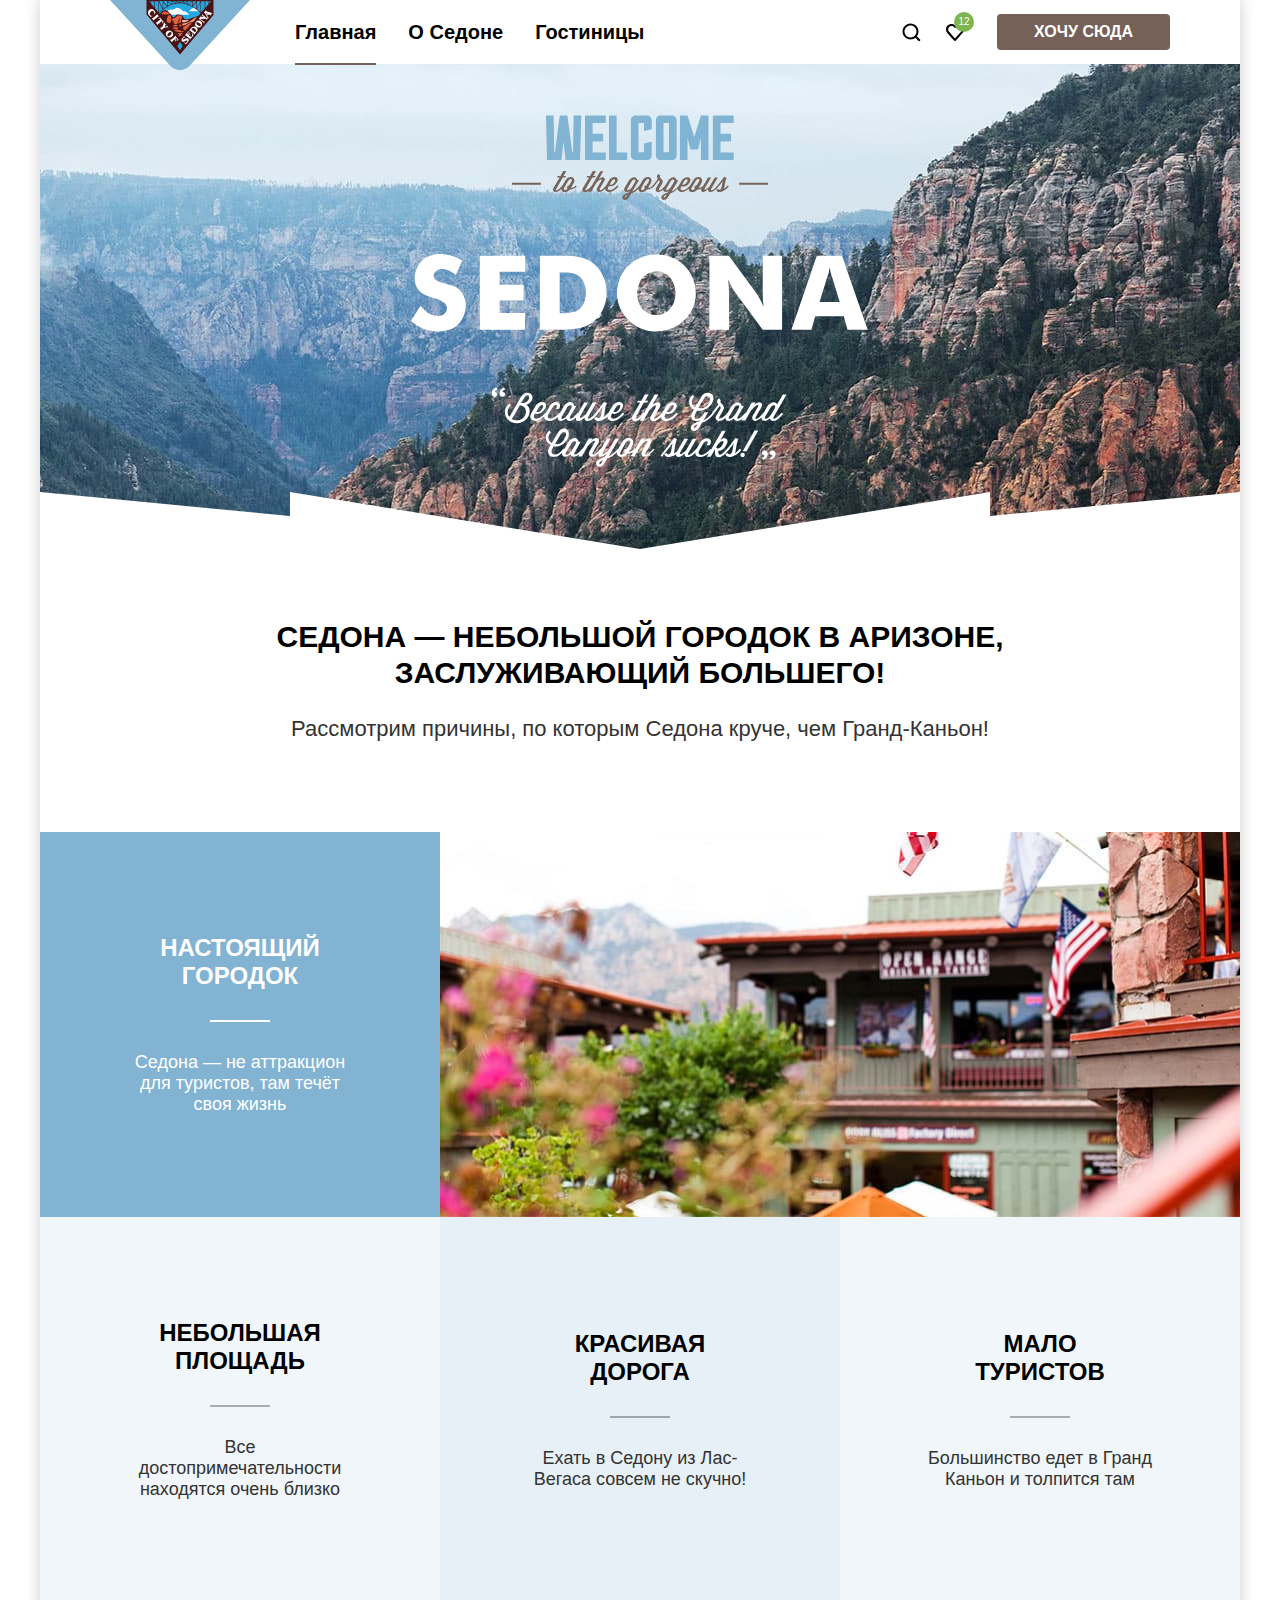
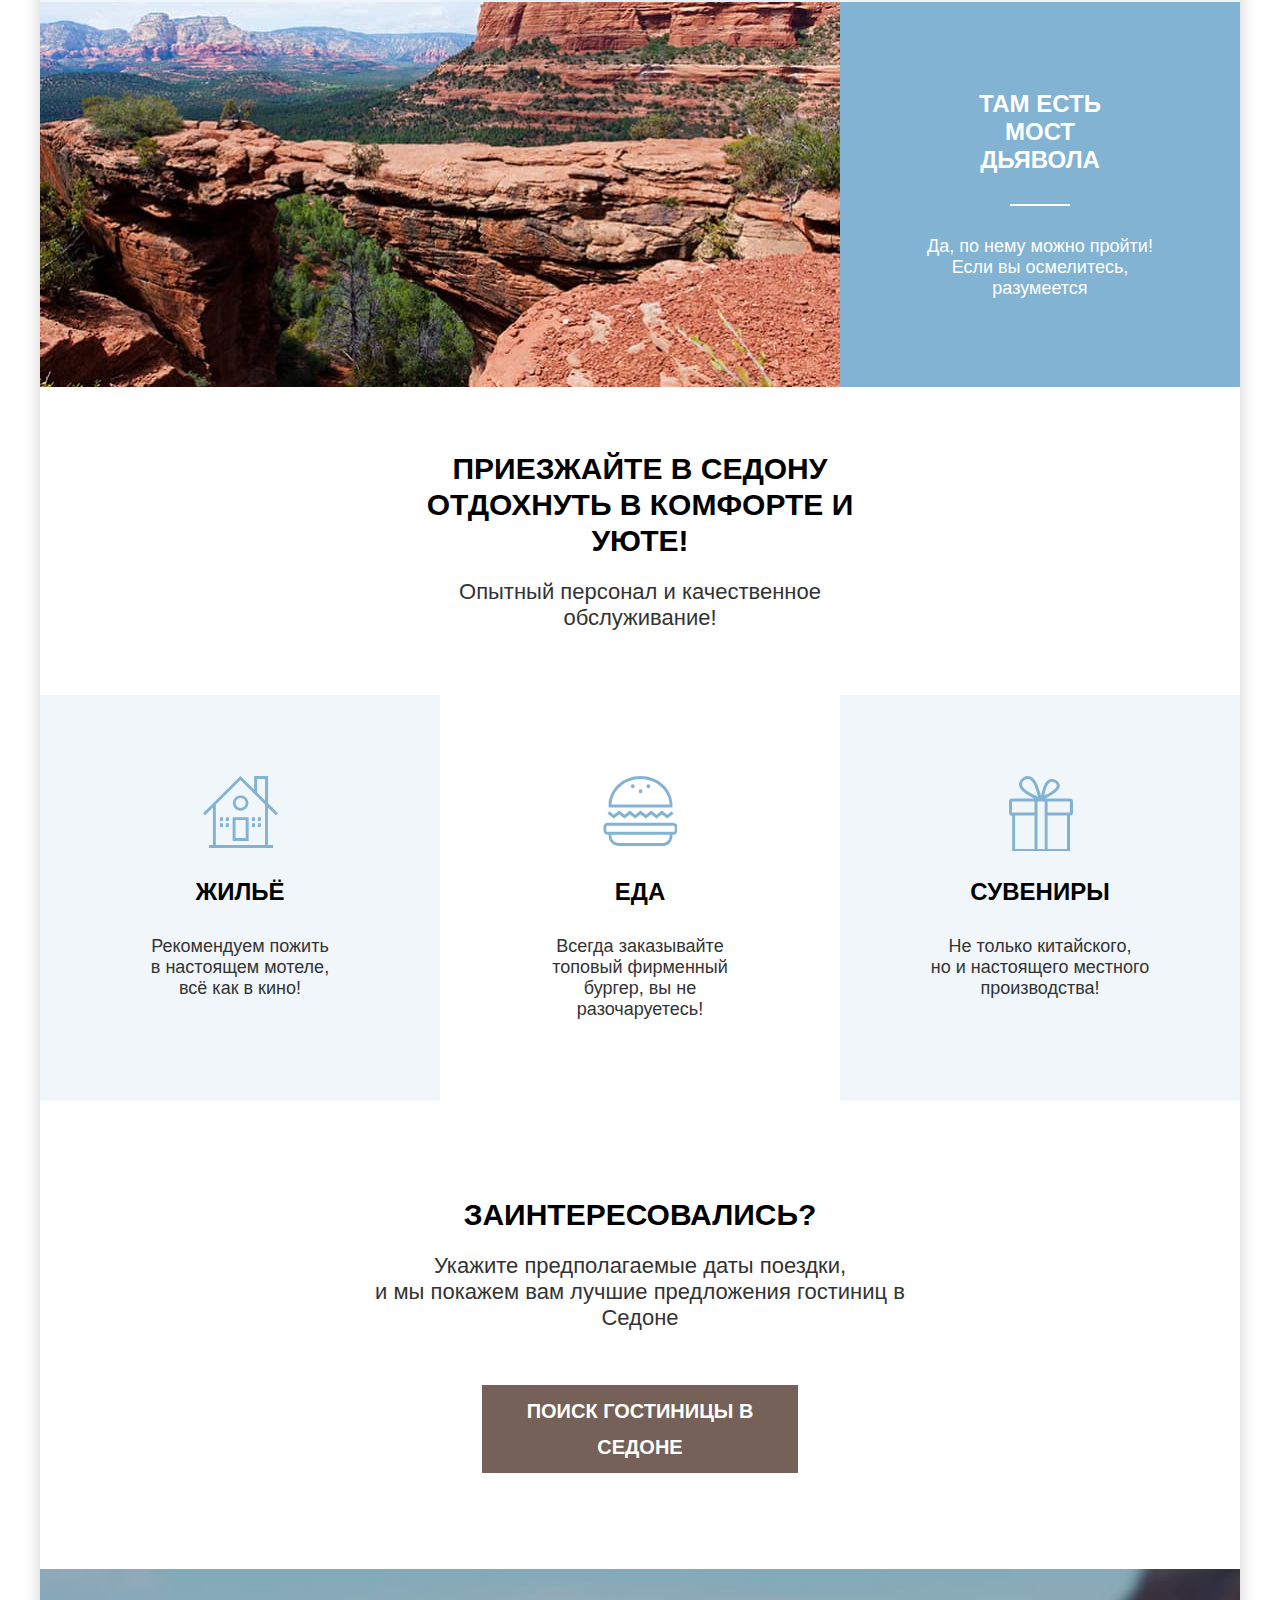
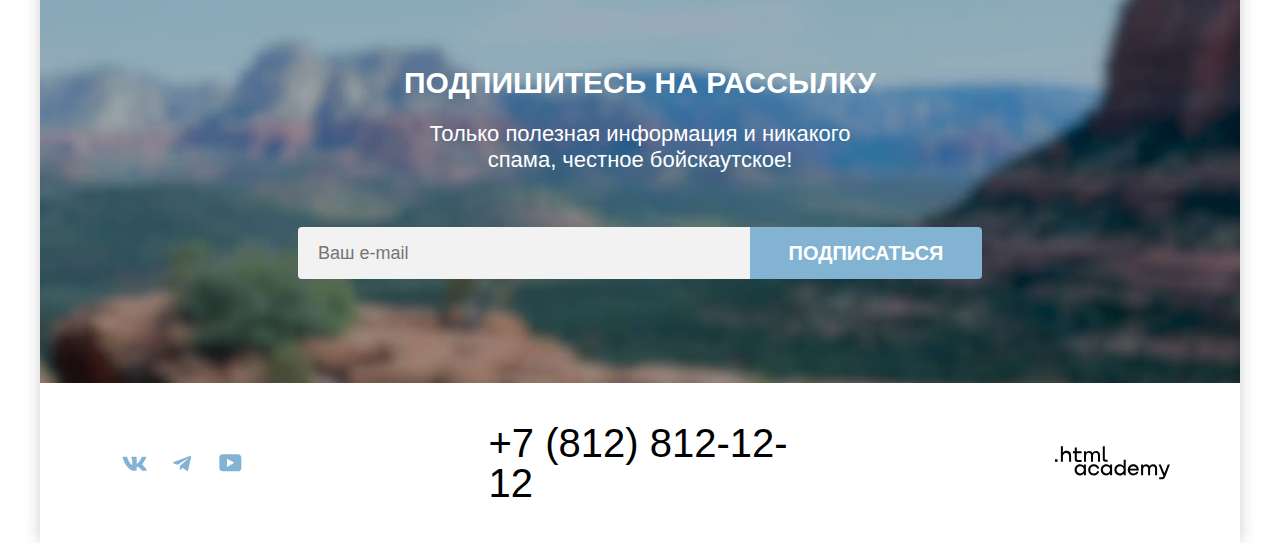
==== commit f7745bbb: "доработка модального окна" ====
--- a/index.html
+++ b/index.html
@@ -114,7 +114,7 @@
         <section class="search" data-test="search">
           <h2 class="search-title heading-2">Заинтересовались?</h2>
           <p class= "search-text text-subtitle">Укажите предполагаемые даты поездки,<br> и мы покажем вам лучшие предложения гостиниц в Седоне</p>
-          <label tabindex="0" for="modal-toggle" class="search-button button-search-subscription base-effect-button-1">Поиск гостиницы в Седоне</label>
+          <button class="search-button button-search-subscription base-effect-button-1" type="button">Поиск гостиницы в Седоне</button>
         </section>
         <section class="subscription-index subscription" data-test="subscribe">
           <h2 class="subscription-title heading-2">Подпишитесь на рассылку</h2>
@@ -179,104 +179,101 @@
     </div>
     <!--       модальное окно          -->
     <div class="modal-container modal-container-close">
-      <input type="checkbox" hidden class="modal-toggle" name="modal-toggle" id="modal-toggle">
-      <div class="modal-inner-container">
-        <div class="modal modal-auth">
-          <label tabindex="0" for="modal-toggle" class="modal-close-button">
-            <span class="visually-hidden">Закрыть</span>
-          </label>
-          <section class="modal-content">
-            <h2 class="modal-title heading-2">Поиск гостиницы в Седоне</h2>
-            <form class="auth-form" action="https://echo.htmlacademy.ru/" method="post">
+      <div class="modal modal-auth">
+        <button class="modal-close-button">
+          <span class="visually-hidden">Закрыть</span>
+        </button>
+        <section class="modal-content">
+          <h2 class="modal-title heading-2">Поиск гостиницы в Седоне</h2>
+          <form class="auth-form" action="https://echo.htmlacademy.ru/" method="post">
+            <div class="field-group">
+              <label class="form-label" for="check-in">
+                Дата Заезда:
+              </label>
+              <input
+                class="nput-check-in"
+                type="text"
+                id="check-in"
+                name="check-in"
+                value="27 апреля 2020"
+                placeholder="Укажите дату"
+              >
+              <span class="availability availability-past">
+                Мы не можем отправить вас в прошлое.
+              </span>
+            </div>
+            <div class="field-group">
+              <label class="form-label" for="departure">
+                Дата  Выезда:
+              </label>
+              <input
+                class="nput-check-in"
+                type="text"
+                id="departure"
+                name="departure"
+                value="1 сентября 2023"
+                placeholder="Укажите дату"
+              >
+              <span class="availability">
+                На эти даты есть свободные номера. Пока есть.
+              </span>
+            </div>
+            <div class="age-container">
               <div class="field-group">
-                <label class="form-label" for="check-in">
-                  Дата Заезда:
-                </label>
-                <input
-                  class="nput-check-in"
-                  type="text"
-                  id="check-in"
-                  name="check-in"
-                  value="27 апреля 2020"
-                  placeholder="Укажите дату"
-                >
-                <span class="availability availability-past">
-                  Мы не можем отправить вас в прошлое.
-                </span>
-              </div>
-              <div class="field-group">
-                <label class="form-label" for="departure">
-                  Дата  Выезда:
-                </label>
-                <input
-                  class="nput-check-in"
-                  type="text"
-                  id="departure"
-                  name="departure"
-                  value="1 сентября 2023"
-                  placeholder="Укажите дату"
-                >
-                <span class="availability">
-                  На эти даты есть свободные номера. Пока есть.
-                </span>
-              </div>
-              <div class="age-container">
-                <div class="field-group">
-                  <label class="form-label">Взрослые:</label>
-                  <div class="label-container adults">
-                    <button class="form-label-min base-effect-min" type="button" onclick="handleChangeCount('adults-check', 'minus')">
-                      <svg aria-hidden="true" focusable="false" width="14" height="2" viewBox="0 0 14 2" xmlns="http://www.w3.org/2000/svg">
-                        <path d="M0 0L0 2L14 2V0L0 0Z"/>
-                      </svg>
-                      <span class="visually-hidden">Укажите количество взрослых</span>
-                    </button>
-                    <button  class="form-label-max base-effect-max" type="button" onclick="handleChangeCount('adults-check', 'plus')">
-                      <svg aria-hidden="true" focusable="false" width="14" height="14" viewBox="0 0 14 14" xmlns="http://www.w3.org/2000/svg">
-                        <path d="M14 6H8V0H6V6H0V8H6V14H8V8H14V6Z"/>
-                      </svg>
-                    </button>
-                    <input
-                      class="field-age"
-                      type="number"
-                      name="adults"
-                      placeholder="2"
-                      id="adults-check"
-                    >
-                  </div>
+                <label class="form-label">Взрослые:</label>
+                <div class="label-container adults">
+                  <button class="form-label-min base-effect-min" type="button" onclick="handleChangeCount('adults-check', 'minus')">
+                    <svg aria-hidden="true" focusable="false" width="14" height="2" viewBox="0 0 14 2" xmlns="http://www.w3.org/2000/svg">
+                      <path d="M0 0L0 2L14 2V0L0 0Z"/>
+                    </svg>
+                    <span class="visually-hidden">Укажите количество взрослых</span>
+                  </button>
+                  <button  class="form-label-max base-effect-max" type="button" onclick="handleChangeCount('adults-check', 'plus')">
+                    <svg aria-hidden="true" focusable="false" width="14" height="14" viewBox="0 0 14 14" xmlns="http://www.w3.org/2000/svg">
+                      <path d="M14 6H8V0H6V6H0V8H6V14H8V8H14V6Z"/>
+                    </svg>
+                  </button>
+                  <input
+                    class="field-age"
+                    type="number"
+                    name="adults"
+                    placeholder="2"
+                    id="adults-check"
+                  >
                 </div>
-                <div class="field-group children">
-                  <div class="form-nation-container">
-                    <label class="form-label label-children"> Дети:</label>
-                    <button class="form-nation-control" type="button">
-                      <span class="visually-hidden">Укажите количество дитей</span>
-                    </button>
-                    <p class="form-nation">Укажите количество детей, которые будут с вами, возраст которых от 6 до 18 лет. Дети до 6 лет размещаются бесплатно.</p>
-                  </div>
-                  <div class="label-container">
-                    <button class="form-label-min base-effect-min" type="button" onclick="handleChangeCount('children-check', 'minus')">
-                      <svg aria-hidden="true" focusable="false" width="14" height="2" viewBox="0 0 14 2" xmlns="http://www.w3.org/2000/svg">
-                        <path d="M0 0L0 2L14 2V0L0 0Z"/>
-                      </svg>
-                    </button>
-                    <button class="form-label-max base-effect-max" type="button" onclick="handleChangeCount('children-check', 'plus')">
-                      <svg aria-hidden="true" focusable="false" width="14" height="14" viewBox="0 0 14 14" xmlns="http://www.w3.org/2000/svg">
-                        <path d="M14 6H8V0H6V6H0V8H6V14H8V8H14V6Z"/>
-                      </svg>
-                    </button>
-                    <input
-                      class="field-age"
-                      type="number"
-                      name="children"
-                      placeholder="2"
-                      id="children-check"
-                    >
-                  </div>
+              </div>
+              <div class="field-group children">
+                <div class="form-nation-container">
+                  <label class="form-label label-children"> Дети:</label>
+                  <button class="form-nation-control" type="button">
+                    <span class="visually-hidden">Укажите количество дитей</span>
+                  </button>
+                  <p class="form-nation">Укажите количество детей, которые будут с вами, возраст которых от 6 до 18 лет. Дети до 6 лет размещаются бесплатно.</p>
                 </div>
-              </div>
+                <div class="label-container">
+                  <button class="form-label-min base-effect-min" type="button" onclick="handleChangeCount('children-check', 'minus')">
+                    <svg aria-hidden="true" focusable="false" width="14" height="2" viewBox="0 0 14 2" xmlns="http://www.w3.org/2000/svg">
+                      <path d="M0 0L0 2L14 2V0L0 0Z"/>
+                    </svg>
+                  </button>
+                  <button class="form-label-max base-effect-max" type="button" onclick="handleChangeCount('children-check', 'plus')">
+                    <svg aria-hidden="true" focusable="false" width="14" height="14" viewBox="0 0 14 14" xmlns="http://www.w3.org/2000/svg">
+                      <path d="M14 6H8V0H6V6H0V8H6V14H8V8H14V6Z"/>
+                    </svg>
+                  </button>
+                  <input
+                    class="field-age"
+                    type="number"
+                    name="children"
+                    placeholder="2"
+                    id="children-check"
+                  >
+                </div>
+              </div>
+            </div>
             <button class="button-date base-effect-button" type="submit">Найти</button>
           </form>
         </section>
-        </div>
       </div>
     </div>
     <script>
--- a/styles/styles.css
+++ b/styles/styles.css
@@ -1063,19 +1063,16 @@
 
 /*   модальное окно      */
 
-.modal-inner-container {
+.modal-container {
   position: fixed;
   top: 0;
   left: 0;
+  display: flex;
   width: 100%;
   height: 100%;
   background-color: rgba(242, 242, 242, 0.8);
-  display: none;
-}
-
-.modal-toggle:checked + .modal-inner-container {
-  display: flex;
-}
+}
+
 
 .modal {
   box-sizing: border-box;
@@ -1327,3 +1324,7 @@
   border: none;
   cursor: pointer;
 }
+
+.modal-container-close {
+  display: none;
+}
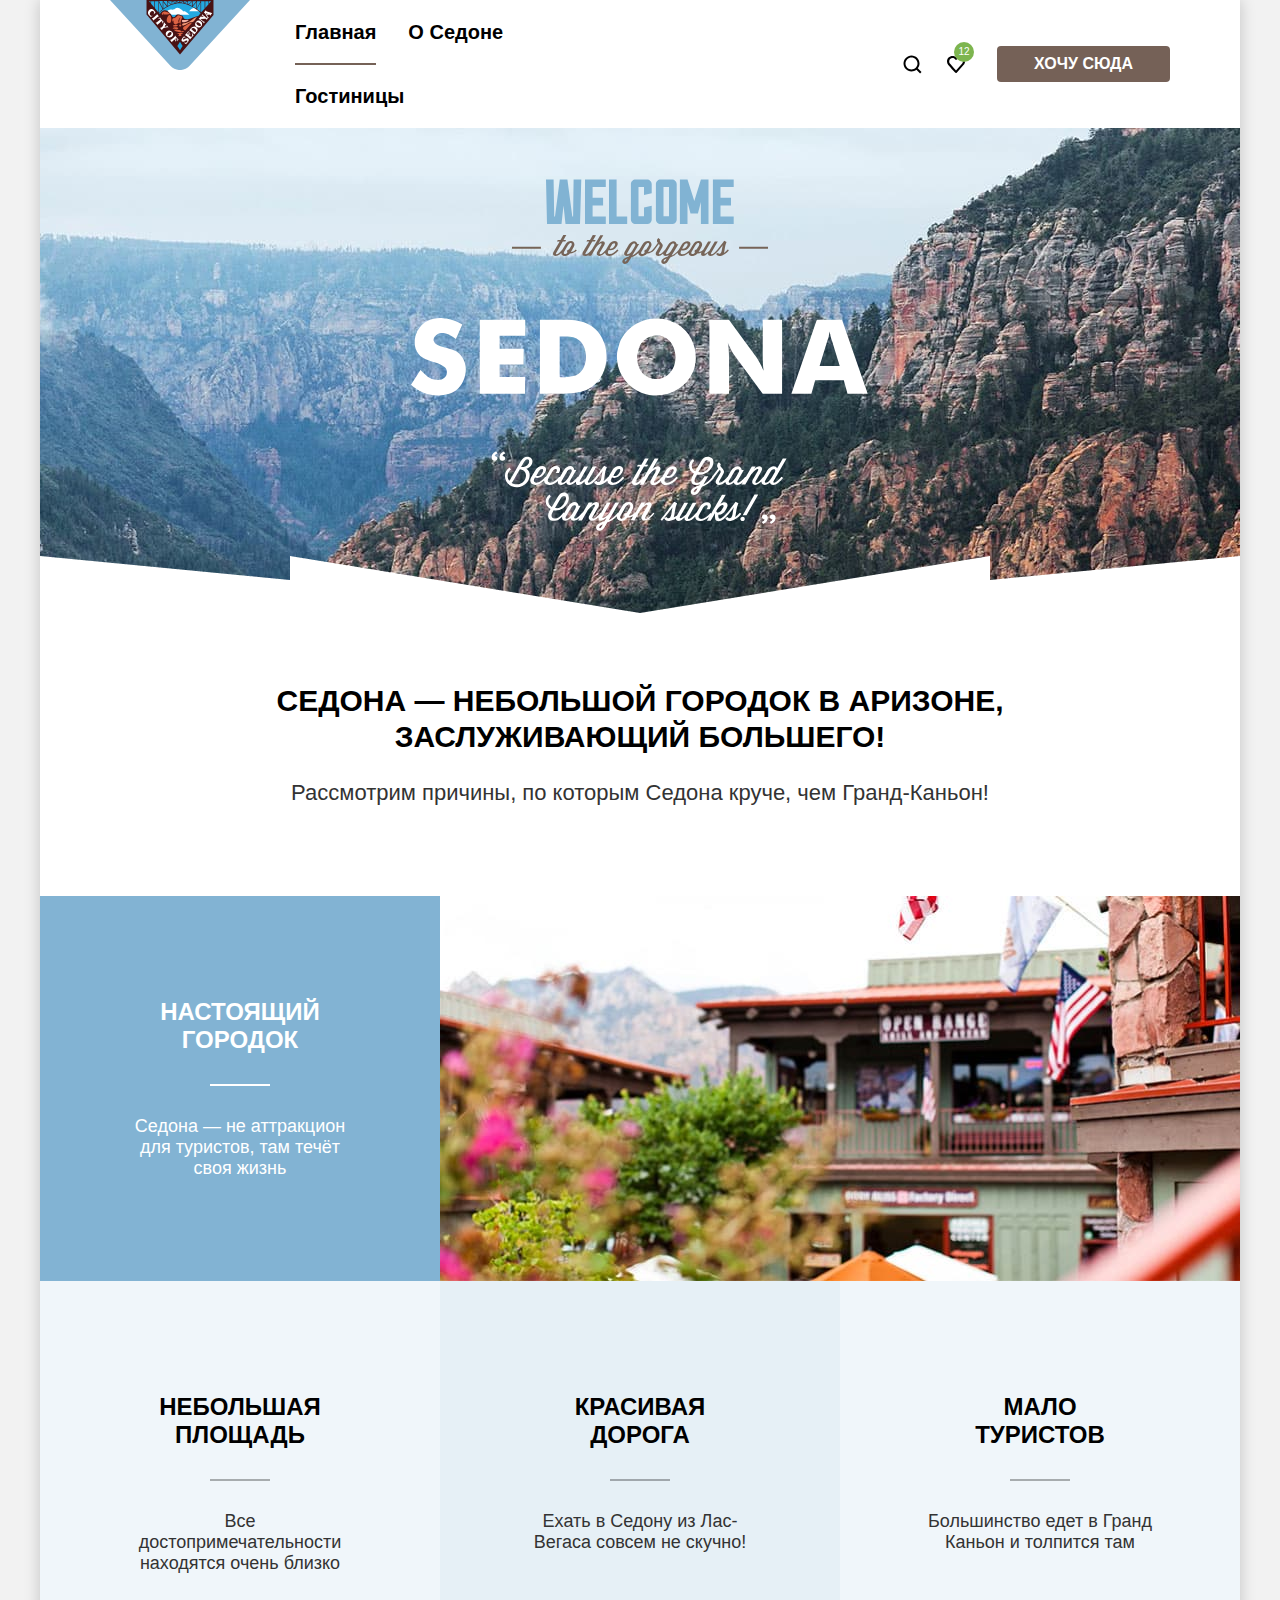
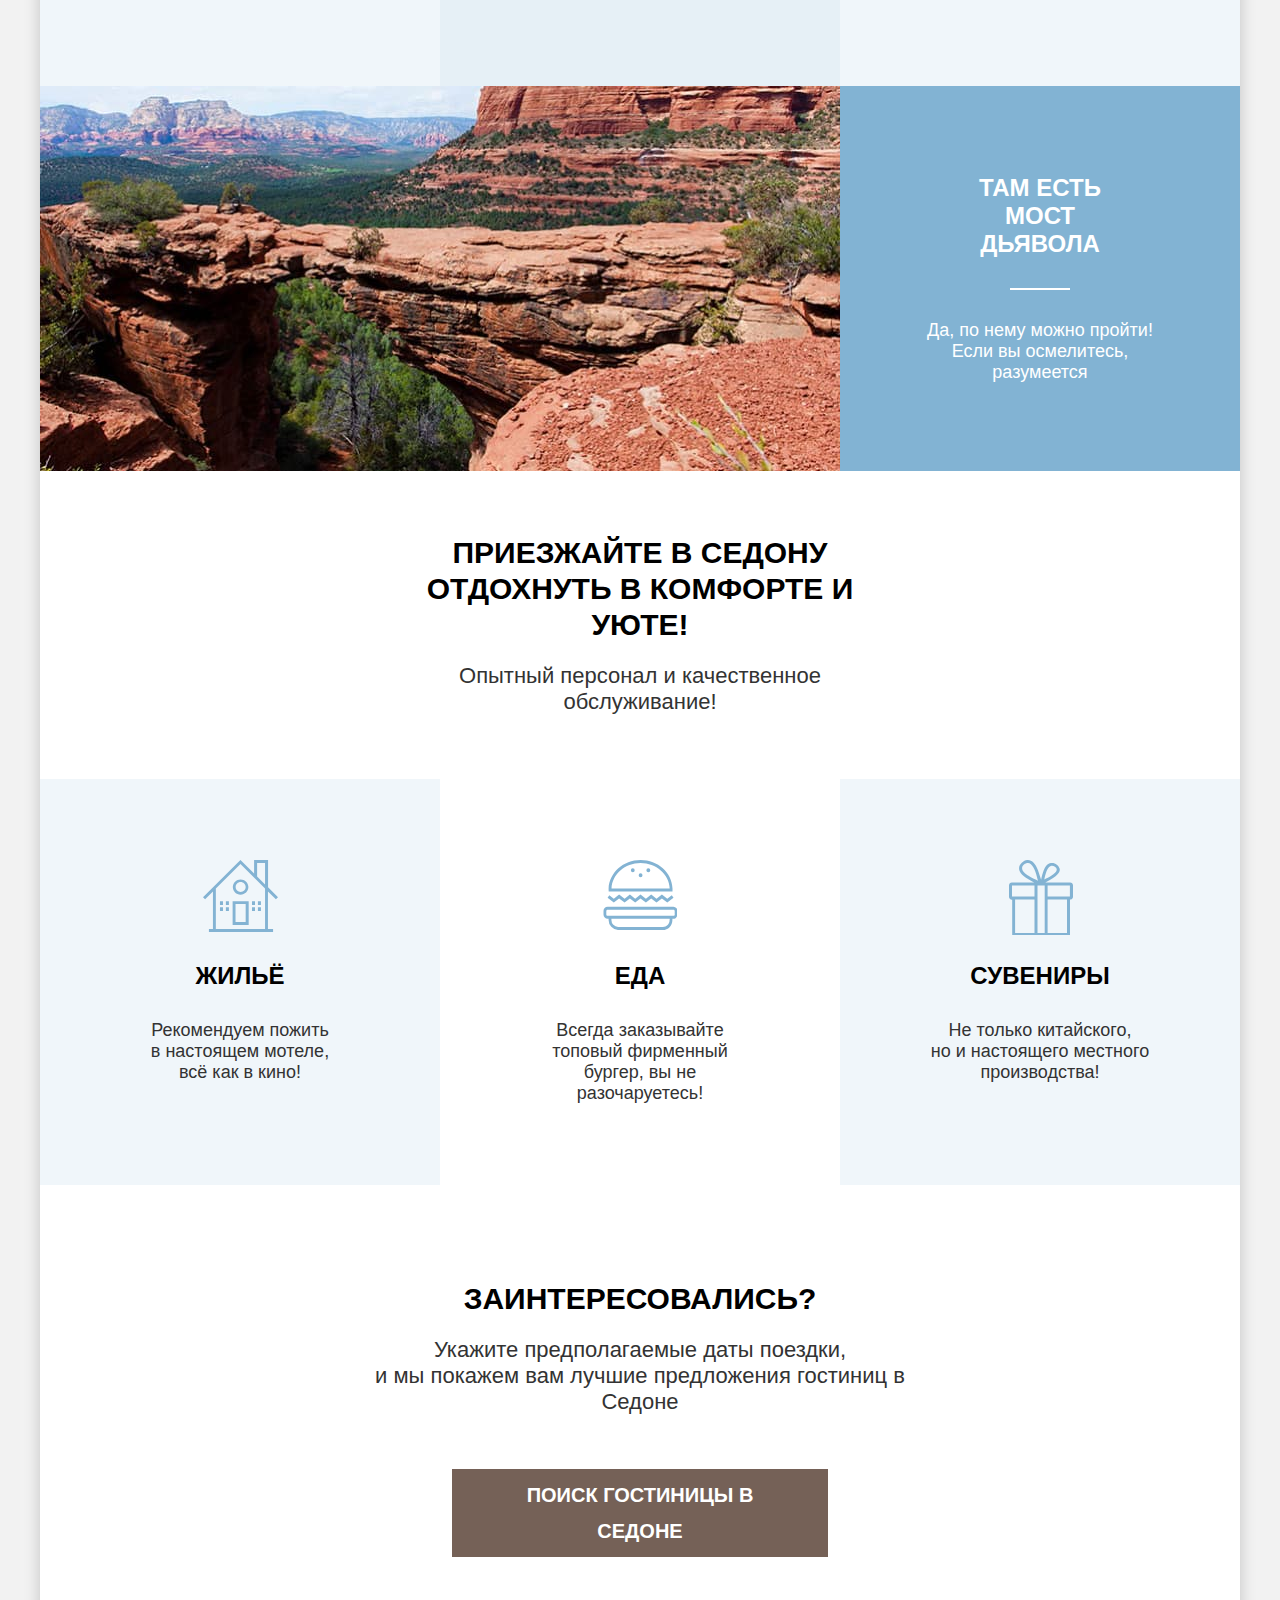
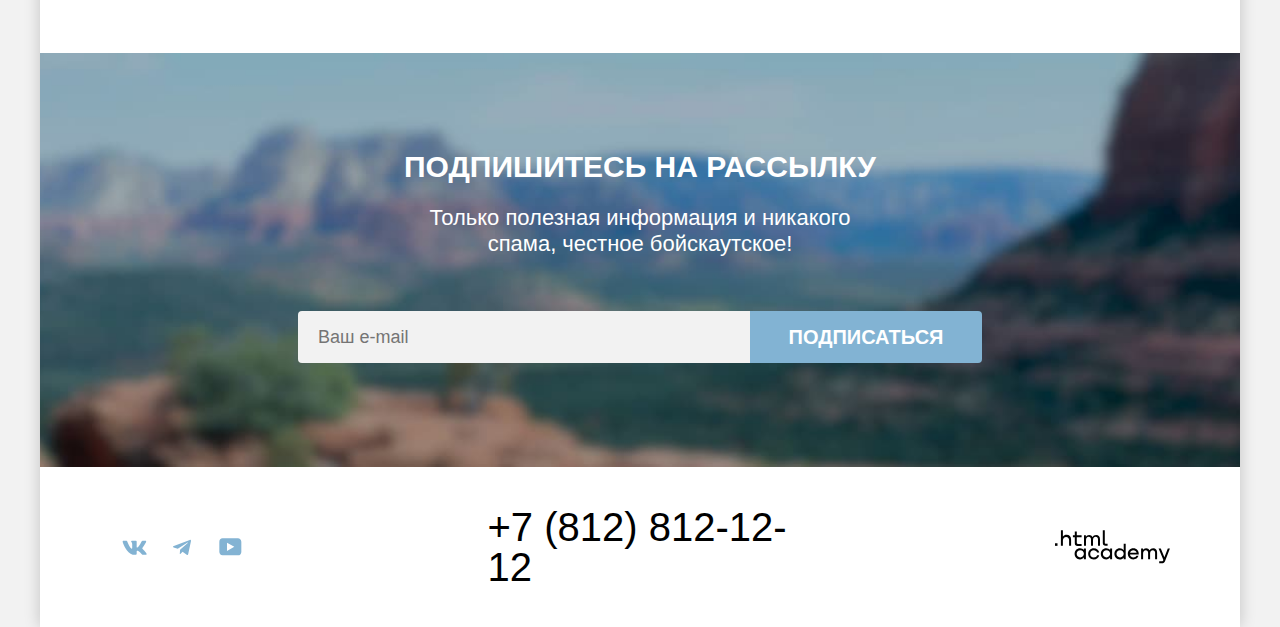
==== commit 3527619d: "убрал комментарии" ====
--- a/index.html
+++ b/index.html
@@ -15,7 +15,7 @@
           </a>
           <ul class="navigation-list base-list">
             <li class="navigation-item">
-              <a class="navigation-link base-effect navigation-link-current" href="index.html" aria-current="page">Главная</a>
+              <a class="navigation-link base-effect navigation-link-current" href="" aria-current="page">Главная</a>
             </li>
             <li class="navigation-item">
               <a class="navigation-link base-effect" href="index.html">О Седоне</a>
@@ -25,18 +25,18 @@
             </li>
           </ul>
           <ul class= "navigation-list navigation-user base-list">
-            <li class="navigation-item">
-              <a class="navigation-link" href="search.html">
+            <li class="navigation-item-user">
+              <a class="navigation-link-user base-effect-icon" href="search.html">
                 <span class="visually-hidden">Поиск</span>
                 <svg class="base-effect-icon" aria-hidden="true" focusable="false" width="20" height="20" viewBox="0 0 20 20" xmlns="http://www.w3.org/2000/svg">
                   <path d="M19.5 18.0083L15.8 14.3287C16.8 13.0359 17.5 11.3453 17.5 9.4558C17.5 5.08011 13.9 1.5 9.5 1.5C5.1 1.5 1.5 5.17956 1.5 9.55525C1.5 13.9309 5.1 17.511 9.5 17.511C11.3 17.511 13 16.9144 14.4 15.8204L18.1 19.5L19.5 18.0083ZM9.5 15.5221C6.2 15.5221 3.5 12.837 3.5 9.55525C3.5 6.27348 6.2 3.5884 9.5 3.5884C12.8 3.5884 15.5 6.27348 15.5 9.55525C15.5 12.837 12.8 15.5221 9.5 15.5221Z"/>
                 </svg>
               </a>
             </li>
-            <li class="navigation-item">
-              <a class="navigation-link favorites-link" href="catalog.html">
+            <li class="navigation-item-user base-effect-icon">
+              <a class="navigation-link-user favorites-link" href="catalog.html">
                 <span class="visually-hidden">Отелей в избранном:</span>
-                <svg class="base-effect-icon" aria-hidden="true" focusable="false" width="18" height="17" viewBox="0 0 18 17" xmlns="http://www.w3.org/2000/svg">
+                <svg aria-hidden="true" focusable="false" width="18" height="17" viewBox="0 0 18 17" xmlns="http://www.w3.org/2000/svg">
                   <path d="M8.9 17C8.6 17 8.3 16.9 8.1 16.6C2.7 10.5 1.4 9.1 1.1 8.7C0.4 7.8 0 6.6 0 5.4C0 2.4 2.4 0 5.5 0C6.8 0 8 0.5 9 1.3C10 0.5 11.3 0 12.5 0C15.5 0 18 2.4 18 5.4C18 6.7 17.5 7.9 16.7 8.8L9.7 16.7C9.5 16.9 9.3 17 8.9 17ZM2.9 7.5C3.2 7.9 6.4 11.5 9 14.4L15.2 7.4C15.7 6.9 15.9 6.2 15.9 5.4C15.9 3.6 14.4 2.1 12.6 2.1C11.6 2.1 10.6 2.6 9.9 3.4C9.6 3.7 9.3 3.8 9 3.8C8.7 3.8 8.4 3.6 8.2 3.4C7.5 2.6 6.5 2.1 5.5 2.1C3.7 2.1 2.2 3.6 2.2 5.4C2.1 6.3 2.5 7 2.9 7.5C2.8 7.5 2.8 7.5 2.9 7.5Z"/>
                 </svg>
                 <span class="number-favorites">12</span>
@@ -159,7 +159,7 @@
           </ul>
         </div>
         <a class="footer-phone base-effect" href="tel:+78128121212">+7 (812) 812-12-12</a>
-        <a class="footer-author base-effect-icon" href="https://htmlacademy.ru/">
+        <a class="footer-author base-effect-icon" href="https://htmlacademy.ru/intensive/htmlcss">
           <svg aria-hidden="true" focusable="false" width="115" height="34" viewBox="0 0 115 34" xmlns="http://www.w3.org/2000/svg">
             <path d="M0 13.2564V15.8564H2.5V13.2564H0Z"/>
             <path d="M11.6 4.85645C10 4.85645 8.8 5.55645 8 6.55645H7.9V0.356445H5.9V15.8564H7.9V10.5564C7.9 8.45645 9.2 6.95645 11.2 6.95645C13 6.95645 14.1 8.35645 14.1 10.1564V15.8564H16.1V9.75644C16.2 6.75644 14.3 4.85645 11.6 4.85645Z"/>
@@ -177,12 +177,8 @@
         </a>
       </footer>
     </div>
-    <!--       модальное окно          -->
     <div class="modal-container modal-container-close">
       <div class="modal modal-auth">
-        <button class="modal-close-button">
-          <span class="visually-hidden">Закрыть</span>
-        </button>
         <section class="modal-content">
           <h2 class="modal-title heading-2">Поиск гостиницы в Седоне</h2>
           <form class="auth-form" action="https://echo.htmlacademy.ru/" method="post">
@@ -223,12 +219,13 @@
                 <label class="form-label">Взрослые:</label>
                 <div class="label-container adults">
                   <button class="form-label-min base-effect-min" type="button" onclick="handleChangeCount('adults-check', 'minus')">
+                    <span class="visually-hidden">Уменьшить количество взрослых</span>
                     <svg aria-hidden="true" focusable="false" width="14" height="2" viewBox="0 0 14 2" xmlns="http://www.w3.org/2000/svg">
                       <path d="M0 0L0 2L14 2V0L0 0Z"/>
                     </svg>
-                    <span class="visually-hidden">Укажите количество взрослых</span>
                   </button>
                   <button  class="form-label-max base-effect-max" type="button" onclick="handleChangeCount('adults-check', 'plus')">
+                    <span class="visually-hidden">Увеличить количество взрослых</span>
                     <svg aria-hidden="true" focusable="false" width="14" height="14" viewBox="0 0 14 14" xmlns="http://www.w3.org/2000/svg">
                       <path d="M14 6H8V0H6V6H0V8H6V14H8V8H14V6Z"/>
                     </svg>
@@ -246,17 +243,19 @@
                 <div class="form-nation-container">
                   <label class="form-label label-children"> Дети:</label>
                   <button class="form-nation-control" type="button">
-                    <span class="visually-hidden">Укажите количество дитей</span>
+                    <span class="visually-hidden">Всплывающая подсказка про бронирование детей</span>
                   </button>
                   <p class="form-nation">Укажите количество детей, которые будут с вами, возраст которых от 6 до 18 лет. Дети до 6 лет размещаются бесплатно.</p>
                 </div>
                 <div class="label-container">
                   <button class="form-label-min base-effect-min" type="button" onclick="handleChangeCount('children-check', 'minus')">
+                    <span class="visually-hidden">Уменьшить количество детей</span>
                     <svg aria-hidden="true" focusable="false" width="14" height="2" viewBox="0 0 14 2" xmlns="http://www.w3.org/2000/svg">
                       <path d="M0 0L0 2L14 2V0L0 0Z"/>
                     </svg>
                   </button>
                   <button class="form-label-max base-effect-max" type="button" onclick="handleChangeCount('children-check', 'plus')">
+                    <span class="visually-hidden">Увеличить количество детей</span>
                     <svg aria-hidden="true" focusable="false" width="14" height="14" viewBox="0 0 14 14" xmlns="http://www.w3.org/2000/svg">
                       <path d="M14 6H8V0H6V6H0V8H6V14H8V8H14V6Z"/>
                     </svg>
@@ -274,6 +273,9 @@
             <button class="button-date base-effect-button" type="submit">Найти</button>
           </form>
         </section>
+        <button class="modal-close-button" type="button">
+          <span class="visually-hidden">Закрыть</span>
+        </button>
       </div>
     </div>
     <script>
--- a/styles/styles.css
+++ b/styles/styles.css
@@ -62,7 +62,7 @@
   font-weight: 400;
   font-size: 16px;
   line-height: 20px;
-  background-color: var(--background-basic-4);
+  background-color: var(--background-basic-5);
   color: var(--color-text-basic-2);
 }
 
@@ -79,9 +79,8 @@
   margin: 0 40px;
   min-height: 100%;
   box-shadow: 0 0 15px 0 rgba(0, 0, 0, 0.2);
-}
-
-/* заголовки */
+  background-color: var(--background-basic-4);
+}
 
 .heading-1 {
   font-weight: var(--font-weight-bold);
@@ -104,8 +103,6 @@
   margin: 0;
 }
 
-/* тексты */
-
 .text-subtitle {
   font-size: 22px;
   line-height: 26px;
@@ -118,8 +115,6 @@
   line-height: 21px;
   margin: 0;
 }
-
-/* кнопки */
 
 .button {
   display: flex;
@@ -157,6 +152,12 @@
   transition: all;
 }
 
+.button-search-subscription:disabled {
+  background-color: var(--background-basic-6);
+  color: var(--background-basic-4);
+  outline: none;
+}
+
 .button-select {
   background-color: var(--color-botton-second);
 }
@@ -200,8 +201,6 @@
   color: var(--color-text-basic-4);
 }
 
-/* шапка */
-
 .main-header {
   padding: 0 70px;
 }
@@ -223,7 +222,9 @@
 }
 
 .navigation-list {
-  display: flex;
+  width: 350px;
+  display: flex;
+  align-content: center;
   flex-wrap: wrap;
   margin-left: 169px;
   margin-right: auto;
@@ -244,20 +245,21 @@
   padding: 0 16px;
 }
 
-.navigation-user .navigation-item {
-  display: flex;
-  place-content: center center;
-  min-width: 20px;
-  min-height: 20px;
-  padding: 0 12px;
-  padding-top: 2px;
-}
-
 .navigation-user {
+  display: flex;
+  place-content: center flex-end;
+  align-items: center;
   flex-wrap: wrap;
   max-width: 300px;
-  justify-content: flex-end;
   margin-right: 0;
+}
+
+.navigation-link-user {
+  display: flex;
+  align-items: center;
+  justify-content: center;
+  min-width: 44px;
+  min-height: 64px;
 }
 
 .favorites-link {
@@ -277,12 +279,12 @@
   border-radius: 10vw;
   color: var(--background-basic-4);
   background-color: var(--color-botton-select);
-  left: 8px;
+  left: 20px;
   top: 10px;
 }
 
 .navigation-button {
-  margin: 14px 0 14px 20px;
+  margin: 14px 0 14px 19px;
   padding: 8px 37px;
 }
 
@@ -297,10 +299,7 @@
 
 .main-content {
   flex-grow: 1;
-  margin-top: -3px;
-}
-
-/* приветствие */
+}
 
 .hero {
   background-image:
@@ -320,7 +319,6 @@
   padding-top: 51px;
 }
 
-/* преимущества */
 .advantages {
   text-align: center;
 }
@@ -346,14 +344,14 @@
   display: flex;
   justify-content: space-between;
   flex-wrap: wrap;
+  width: 1200px;
 }
 
 .advantages-list li:last-child {
   flex-direction: row-reverse;
 }
 
-.list-img-item,
-.advantages-list-item {
+.list-img-item {
   box-sizing: border-box;
   display: flex;
   flex-direction: column;
@@ -363,10 +361,18 @@
   padding: 85px;
 }
 
+.advantages-list-item {
+  box-sizing: border-box;
+  width: 400px;
+  min-height: 385px;
+  padding: 112px 85px;
+}
+
 .list-img-title {
   text-transform: uppercase;
   width: 172px;
   margin: 0 auto;
+  padding-top: 0;
 }
 
 .advantages-list-title {
@@ -402,8 +408,6 @@
   background-color: rgba(0, 0, 0, 0.3);
 }
 
-/* сервис */
-
 .service {
   text-align: center;
 }
@@ -491,14 +495,12 @@
 
 .search-button {
   background-color: var(--color-botton-basic);
-  width: 316px;
+  width: 376px;
   margin: 54px auto 0;
 }
 
-/* блок подписка */
-
 .subscription-index {
-  background-color: var(--background-basic-3);
+  background-color: var(--color-botton-select);
   background-image: url("../images/subscription.jpg");
   background-size: cover;
   background-repeat: no-repeat;
@@ -556,11 +558,9 @@
   border-radius: 0 4px 4px 0;
 }
 
-/* каталог  - фильтр */
-
 .filter {
   padding: 35px 70px 70px;
-  background-color: var(--background-basic-3);
+  background-color: var(--color-botton-select);
   color: var(--color-text-basic-3);
   background-image: url("../images/filter-background.jpg");
   background-repeat: no-repeat;
@@ -634,7 +634,6 @@
   line-height: 23px;
 }
 
-/* консоль */
 .control {
   position: relative;
   display: block;
@@ -642,7 +641,6 @@
   cursor: pointer;
 }
 
-/* маркер */
 .control-mark {
   position: absolute;
   top: 2px;
@@ -697,7 +695,6 @@
   border-radius: 50%;
   content: "";
 }
-
 
 .button-container {
   display: flex;
@@ -803,6 +800,12 @@
   padding: 8px 50px;
 }
 
+.button-apply:disabled {
+  background-color: var(--background-basic-6);
+  color: var(--background-basic-4);
+  outline: none;
+}
+
 .button-reset {
   background-color: transparent;
   margin-top: 32px;
@@ -816,8 +819,6 @@
   opacity: 30%;
 }
 
-/* каталог-гостиницы */
-
 .catalog-hotel {
   padding: 50px 70px 60px;
 }
@@ -833,7 +834,7 @@
   min-width: 340px;
   display: flex;
   align-items: center;
-  margin: 6px auto 6px 0;
+  margin: 6px 200px 6px 0;
   color: var(--color-text-basic-1);
 }
 
@@ -851,6 +852,7 @@
   background-image: url("../images/arrow-select.svg");
   background-repeat: no-repeat;
   background-position: right 20px center;
+  margin-right: 66px;
 }
 
 .select-control:hover {
@@ -858,12 +860,11 @@
 }
 
 .switcher-list {
-  min-width: 160px;
+  max-width: 160px;
   display: flex;
   justify-content: flex-end;
   flex-wrap: wrap;
   gap: 8px;
-  margin-left: 69px;
 }
 
 .button-card {
@@ -957,10 +958,9 @@
   background-color: #6c9e42;
 }
 
-/* пагинация */
-
 .pagination-list {
   display: flex;
+  flex-wrap: wrap;
   gap: 8px;
 }
 
@@ -1001,8 +1001,6 @@
   color: var(--color-text-basic-1);
 }
 
-/* подвал */
-
 .main-footer {
   display: flex;
   justify-content: space-between;
@@ -1050,7 +1048,7 @@
 .footer-phone {
   font-size: 40px;
   line-height: 40px;
-  width: 332px;
+  width: 334px;
   color: var(--color-text-basic-1);
   text-decoration: none;
 }
@@ -1061,8 +1059,6 @@
   fill: var(--color-text-basic-1);
 }
 
-/*   модальное окно      */
-
 .modal-container {
   position: fixed;
   top: 0;
@@ -1072,7 +1068,6 @@
   height: 100%;
   background-color: rgba(242, 242, 242, 0.8);
 }
-
 
 .modal {
   box-sizing: border-box;
@@ -1250,6 +1245,7 @@
   border-radius: 4px;
   border: none;
   background-color: var(--background-basic-5);
+  appearance: textfield;
   cursor: pointer;
 }
 
@@ -1287,7 +1283,7 @@
   padding: 15px 20px;
   border-radius: 10px;
   min-height: 143px;
-  left: 50%;
+  left: 55%;
   transform: translateX(-40%);
   top: 25px;
   background-color: var(--color-text-basic-2);
@@ -1325,6 +1321,14 @@
   cursor: pointer;
 }
 
+.button-date:disabled {
+  background-color: var(--background-basic-6);
+  color: var(--background-basic-4);
+  outline: none;
+}
+ 
 .modal-container-close {
   display: none;
 }
+
+
